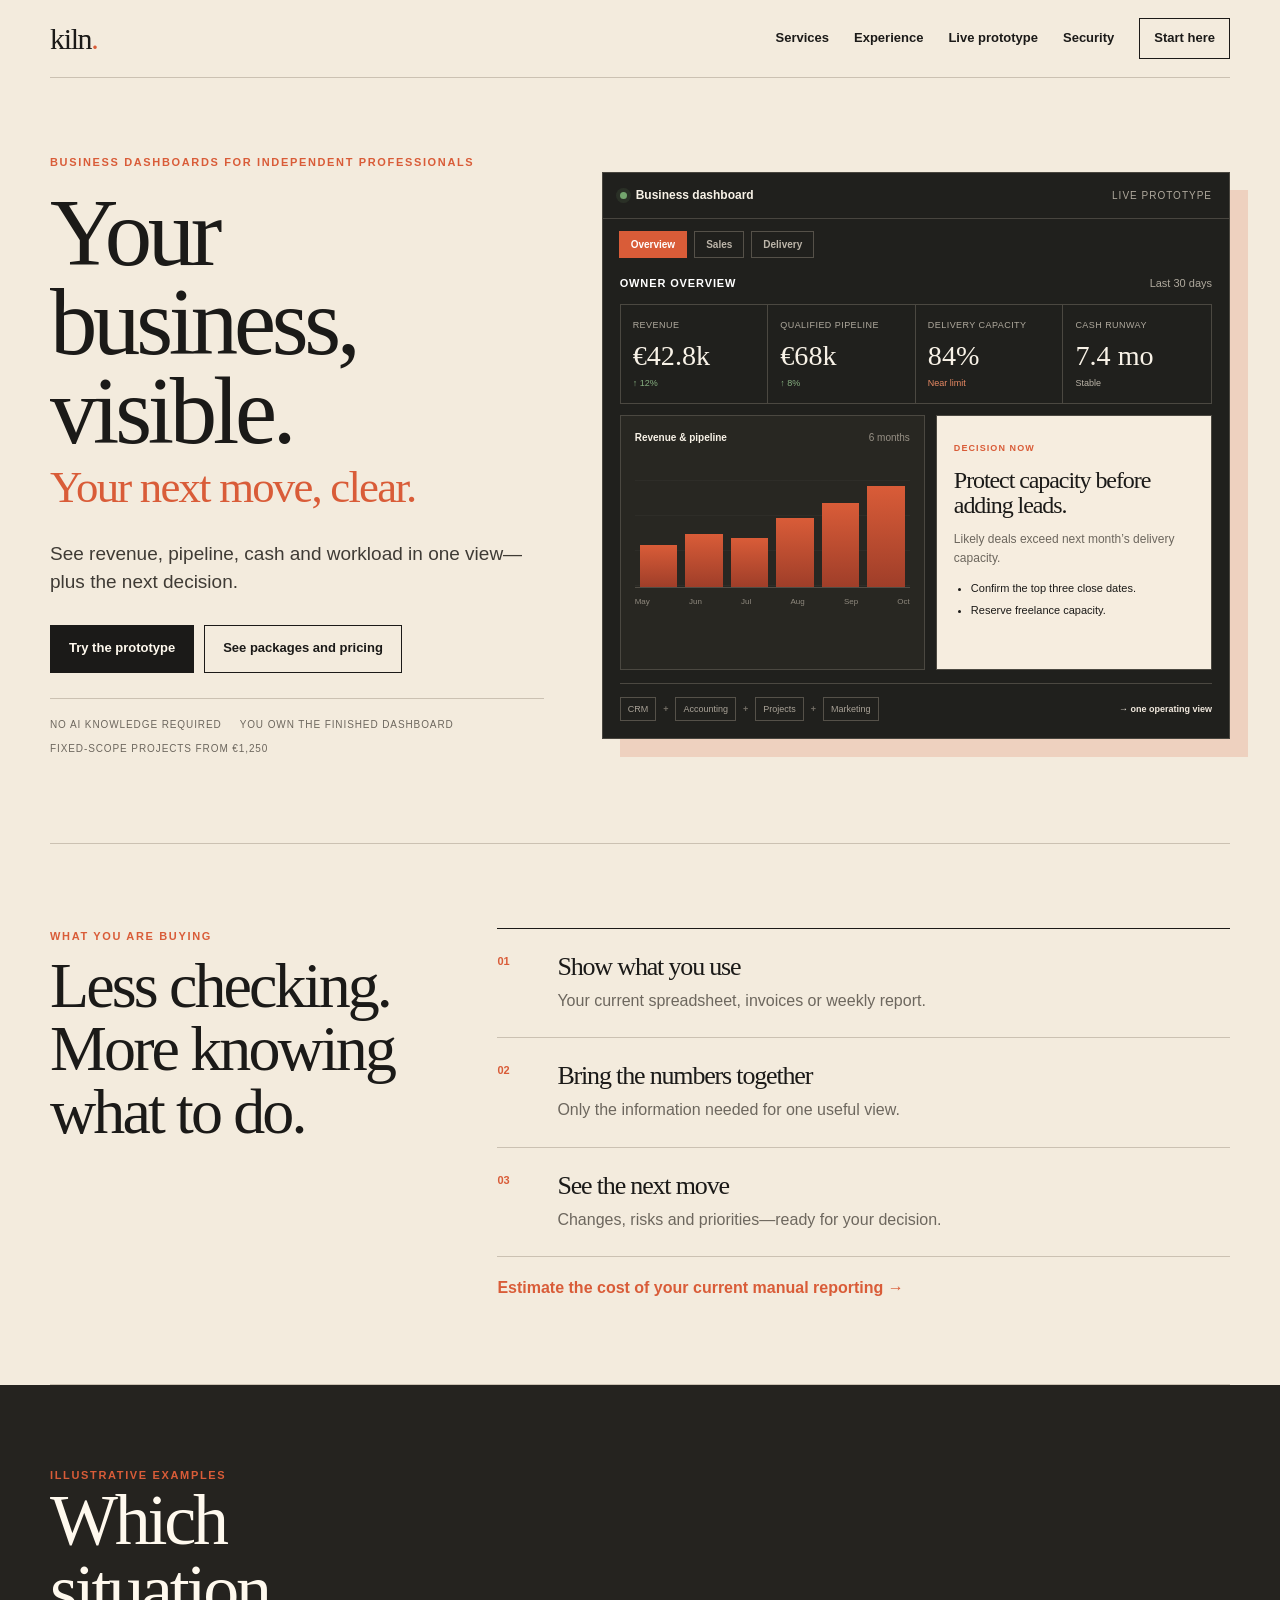
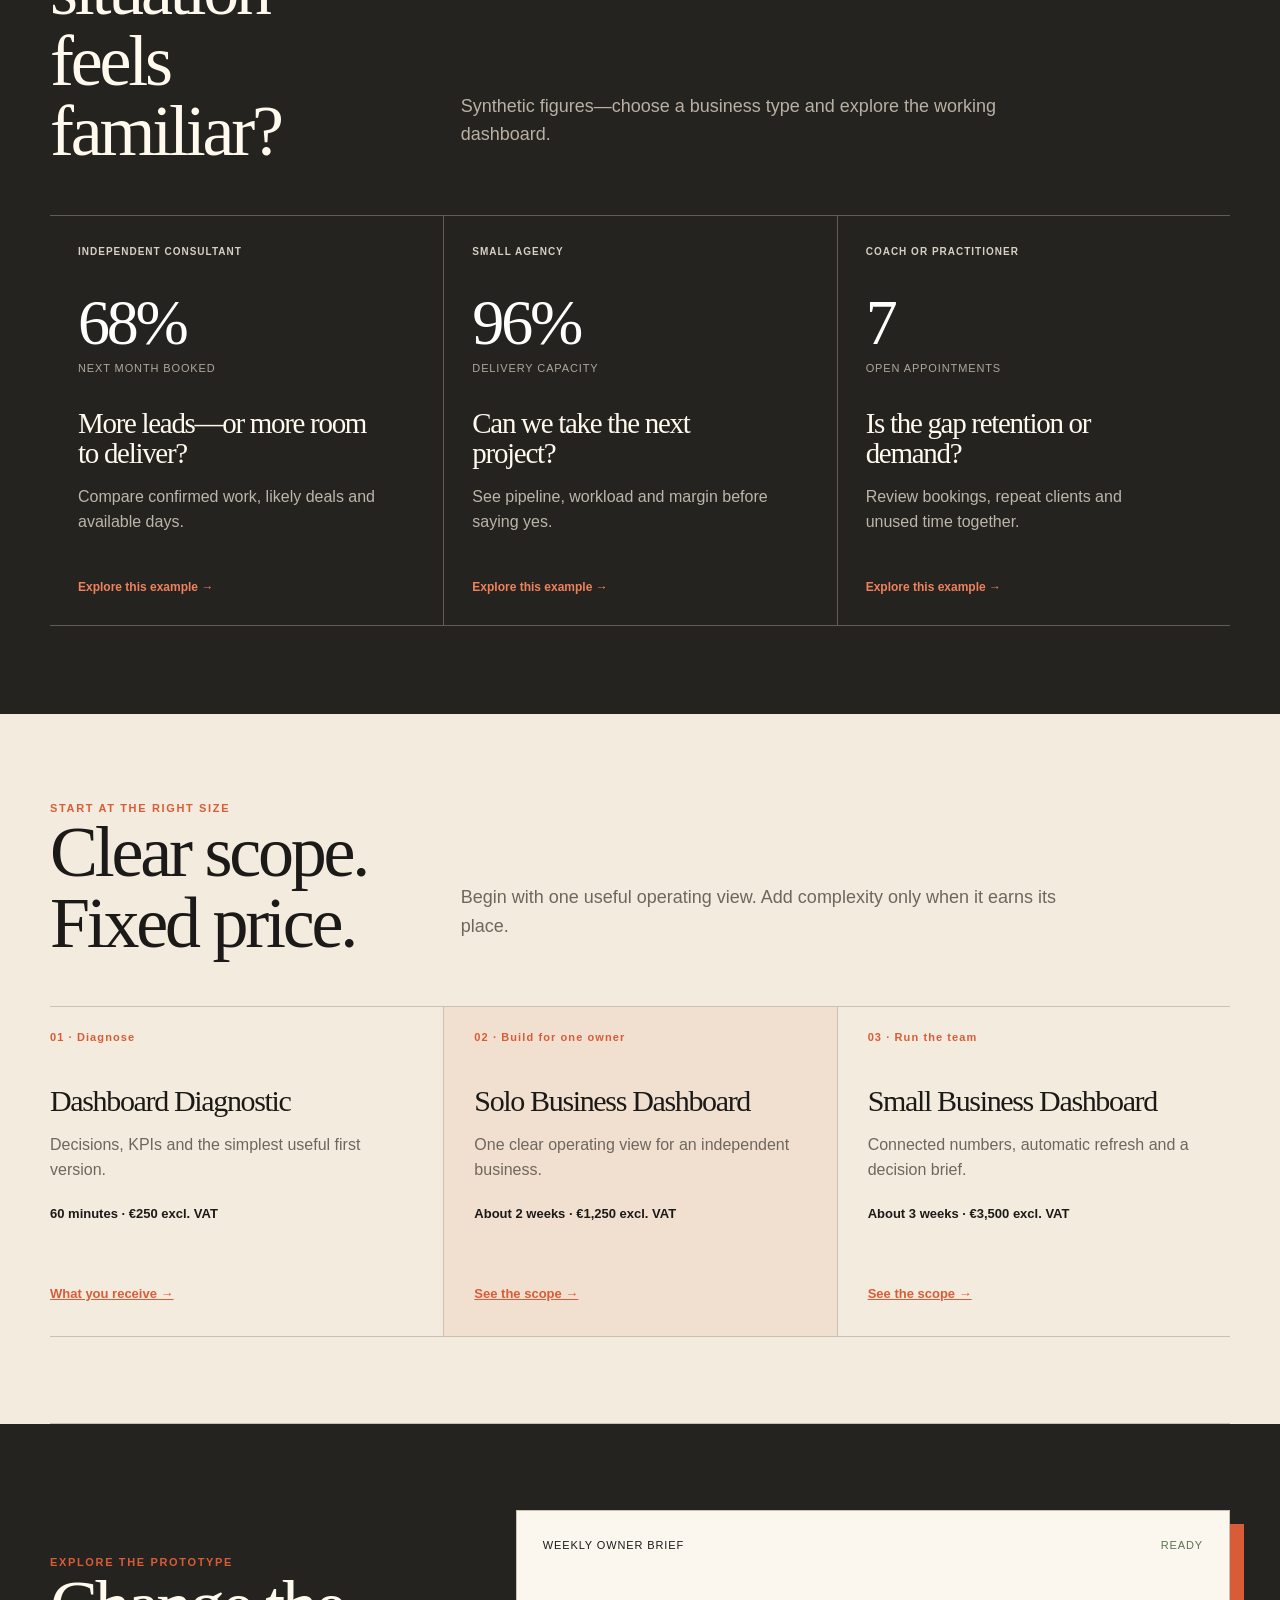
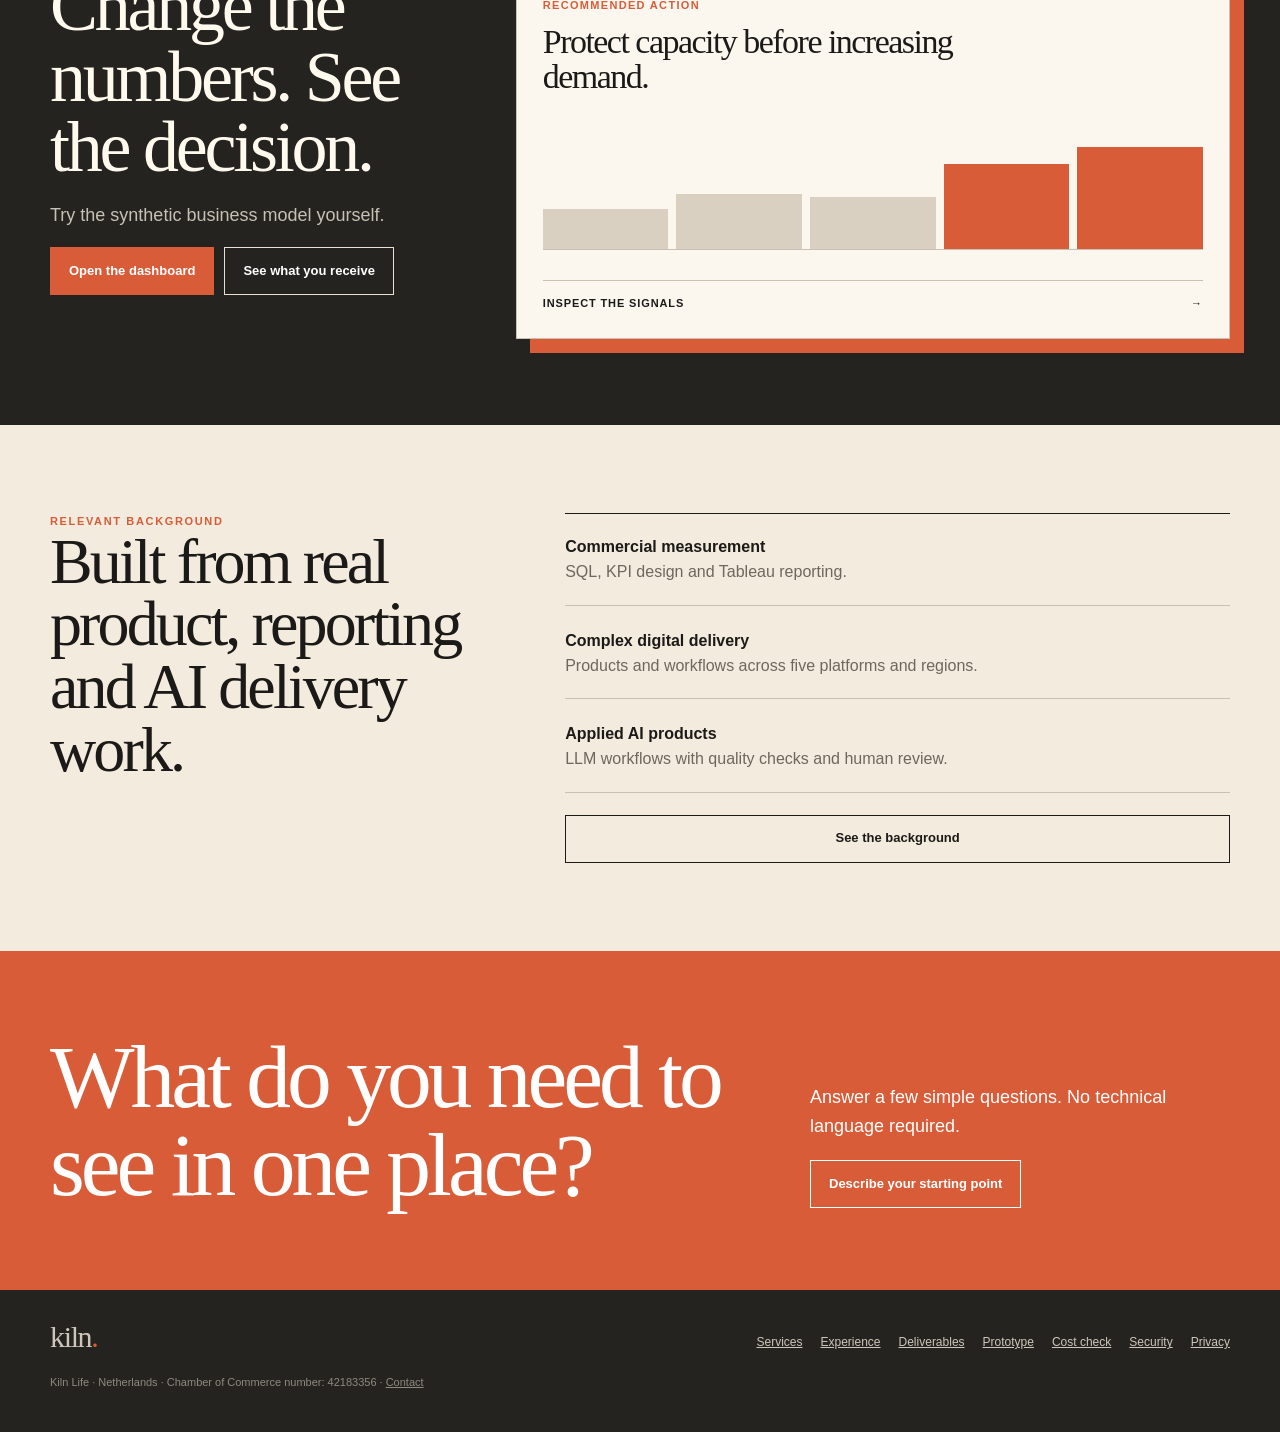
==== index.html @ 5aada0b3 "Add business examples and company registration" ====
<!doctype html>
<html lang="en">
<head>
  <meta charset="utf-8">
  <meta name="viewport" content="width=device-width,initial-scale=1">
  <title>Kiln — Your business, visible. Your next move, clear.</title>
  <meta name="description" content="Kiln builds clear business dashboards for independent professionals and small service businesses—bringing revenue, customers, workload and next actions into one view.">
  <link rel="icon" href="favicon.svg" type="image/svg+xml">
  <meta property="og:type" content="website"><meta property="og:site_name" content="Kiln"><meta property="og:title" content="Your business, visible. Your next move, clear."><meta property="og:description" content="Clear business dashboards for independent professionals and small service businesses."><meta property="og:url" content="https://kiln.life/"><meta property="og:image" content="https://kiln.life/og-card.png"><meta name="twitter:card" content="summary_large_image">
  <link rel="stylesheet" href="site.css">
</head>
<body>
  <header class="wrap top">
    <a class="brand" href="index.html">kiln<span>.</span></a>
    <nav aria-label="Primary">
      <a href="services.html">Services</a>
      <a href="work.html">Experience</a>
      <a href="sample.html">Live prototype</a>
      <a href="security.html">Security</a>
      <a class="nav-cta" href="start.html">Start here</a>
    </nav>
  </header>

  <main>
    <section class="wrap console-hero">
      <div class="console-hero-copy">
        <p class="eyebrow">Business dashboards for independent professionals</p>
        <h1>Your business,<br>visible.</h1>
        <p class="console-tagline">Your next move, clear.</p>
        <p class="hero-lead">See revenue, pipeline, cash and workload in one view—plus the next decision.</p>
        <div class="actions">
          <a class="button primary" href="#live-dashboard">Try the prototype</a>
          <a class="button" href="services.html">See packages and pricing</a>
        </div>
        <div class="hero-trust"><span>No AI knowledge required</span><span>You own the finished dashboard</span><span>Fixed-scope projects from €1,250</span></div>
      </div>

      <div class="business-console" id="live-dashboard" aria-label="Interactive small business dashboard prototype">
        <div class="console-topbar">
          <div><span class="console-dot"></span><strong>Business dashboard</strong></div>
          <span class="console-status">Live prototype</span>
        </div>
        <div class="console-tabs" role="tablist" aria-label="Business dashboard views">
          <button class="console-tab active" type="button" data-console="overview">Overview</button>
          <button class="console-tab" type="button" data-console="sales">Sales</button>
          <button class="console-tab" type="button" data-console="delivery">Delivery</button>
        </div>
        <div class="console-body">
          <div class="console-period"><span id="viewLabel">Owner overview</span><span id="consolePeriod">Last 30 days</span></div>
          <div class="console-kpis">
            <div class="console-kpi"><small>Revenue</small><strong id="kpiRevenue">€42.8k</strong><span id="kpiRevenueDelta" class="up">↑ 12%</span></div>
            <div class="console-kpi"><small>Qualified pipeline</small><strong id="kpiPipeline">€68k</strong><span id="kpiPipelineDelta" class="up">↑ 8%</span></div>
            <div class="console-kpi"><small>Delivery capacity</small><strong id="kpiCapacity">84%</strong><span id="kpiCapacityDelta" class="warn">Near limit</span></div>
            <div class="console-kpi"><small>Cash runway</small><strong id="kpiRunway">7.4 mo</strong><span id="kpiRunwayDelta">Stable</span></div>
          </div>
          <div class="console-main-grid">
            <div class="console-chart-card">
              <div class="console-card-head"><strong id="chartTitle">Revenue &amp; pipeline</strong><span>6 months</span></div>
              <div class="console-chart" id="consoleChart" aria-hidden="true">
                <span style="height:34%"></span><span style="height:43%"></span><span style="height:40%"></span><span style="height:56%"></span><span style="height:68%"></span><span style="height:82%"></span>
              </div>
              <div class="console-chart-labels"><span>May</span><span>Jun</span><span>Jul</span><span>Aug</span><span>Sep</span><span>Oct</span></div>
            </div>
            <div class="decision-card">
              <span class="decision-label">Decision now</span>
              <h3 id="decisionTitle">Protect capacity before adding leads.</h3>
              <p id="decisionText">Likely deals exceed next month’s delivery capacity.</p>
              <ul id="decisionActions"><li>Confirm the top three close dates.</li><li>Reserve freelance capacity.</li></ul>
            </div>
          </div>
          <div class="console-sources"><span>CRM</span><b>+</b><span>Accounting</span><b>+</b><span>Projects</span><b>+</b><span>Marketing</span><strong>→ one operating view</strong></div>
        </div>
      </div>
    </section>

    <section class="wrap plain-explainer" aria-labelledby="plain-title">
      <div><p class="kicker">What you are buying</p><h2 id="plain-title">Less checking. More knowing what to do.</h2></div>
      <div class="plain-steps">
        <article><span>01</span><h3>Show what you use</h3><p>Your current spreadsheet, invoices or weekly report.</p></article>
        <article><span>02</span><h3>Bring the numbers together</h3><p>Only the information needed for one useful view.</p></article>
        <article><span>03</span><h3>See the next move</h3><p>Changes, risks and priorities—ready for your decision.</p></article>
        <a class="text-cta" href="value.html">Estimate the cost of your current manual reporting →</a>
      </div>
    </section>

    <section class="owner-examples" aria-labelledby="examples-title">
      <div class="wrap">
        <div class="section-head compact-head"><div><p class="kicker">Illustrative examples</p><h2 id="examples-title">Which situation feels familiar?</h2></div><p>Synthetic figures—choose a business type and explore the working dashboard.</p></div>
        <div class="example-grid">
          <a class="example-card" href="sample.html?business=consultant"><span>Independent consultant</span><div class="example-stat"><strong>68%</strong><small>next month booked</small></div><h3>More leads—or more room to deliver?</h3><p>Compare confirmed work, likely deals and available days.</p><b>Explore this example →</b></a>
          <a class="example-card" href="sample.html?business=agency"><span>Small agency</span><div class="example-stat"><strong>96%</strong><small>delivery capacity</small></div><h3>Can we take the next project?</h3><p>See pipeline, workload and margin before saying yes.</p><b>Explore this example →</b></a>
          <a class="example-card" href="sample.html?business=coach"><span>Coach or practitioner</span><div class="example-stat"><strong>7</strong><small>open appointments</small></div><h3>Is the gap retention or demand?</h3><p>Review bookings, repeat clients and unused time together.</p><b>Explore this example →</b></a>
        </div>
      </div>
    </section>

    <section class="wrap section offer-section" id="offers">
      <div class="section-head compact-head"><div><p class="kicker">Start at the right size</p><h2>Clear scope. Fixed price.</h2></div><p>Begin with one useful operating view. Add complexity only when it earns its place.</p></div>
      <div class="offer-path clear-offers">
        <article class="offer-step"><span class="offer-num">01 · Diagnose</span><h3>Dashboard Diagnostic</h3><p>Decisions, KPIs and the simplest useful first version.</p><span class="price">60 minutes · €250 excl. VAT</span><a href="services.html#diagnostic">What you receive →</a></article>
        <article class="offer-step featured-offer"><span class="offer-num">02 · Build for one owner</span><h3>Solo Business Dashboard</h3><p>One clear operating view for an independent business.</p><span class="price">About 2 weeks · €1,250 excl. VAT</span><a href="services.html#solo">See the scope →</a></article>
        <article class="offer-step"><span class="offer-num">03 · Run the team</span><h3>Small Business Dashboard</h3><p>Connected numbers, automatic refresh and a decision brief.</p><span class="price">About 3 weeks · €3,500 excl. VAT</span><a href="services.html#business">See the scope →</a></article>
      </div>
    </section>

    <section class="sample-band">
      <div class="wrap sample-grid sample-grid-short">
        <div class="sample-copy"><p class="eyebrow">Explore the prototype</p><h2>Change the numbers. See the decision.</h2><p>Try the synthetic business model yourself.</p><div class="actions"><a class="button primary" href="sample.html">Open the dashboard</a><a class="button" href="deliverables.html">See what you receive</a></div></div>
        <a class="sample-visual-link" href="sample.html" aria-label="Open the full interactive business dashboard"><div class="mini-brief"><div class="mini-brief-top"><span>Weekly owner brief</span><span class="mini-status">Ready</span></div><p class="mini-label">Recommended action</p><h3>Protect capacity before increasing demand.</h3><div class="mini-chart" aria-hidden="true"><span></span><span></span><span></span><span></span><span></span></div><div class="mini-footer"><span>Inspect the signals</span><span>→</span></div></div></a>
      </div>
    </section>

    <section class="wrap proof-strip">
      <div><p class="kicker">Relevant background</p><h2>Built from real product, reporting and AI delivery work.</h2></div>
      <div class="proof-points"><p><strong>Commercial measurement</strong><br>SQL, KPI design and Tableau reporting.</p><p><strong>Complex digital delivery</strong><br>Products and workflows across five platforms and regions.</p><p><strong>Applied AI products</strong><br>LLM workflows with quality checks and human review.</p><a class="button" href="work.html">See the background</a></div>
    </section>

    <section class="final-cta"><div class="wrap final-grid"><h2>What do you need to see in one place?</h2><div><p>Answer a few simple questions. No technical language required.</p><a class="button" href="start.html">Describe your starting point</a></div></div></section>
  </main>

  <footer><div class="wrap"><div class="footer-grid"><a class="brand" href="index.html">kiln<span>.</span></a><div class="footer-links"><a href="services.html">Services</a><a href="work.html">Experience</a><a href="deliverables.html">Deliverables</a><a href="sample.html">Prototype</a><a href="value.html">Cost check</a><a href="security.html">Security</a><a href="privacy.html">Privacy</a></div></div><p class="legal">Kiln Life · Netherlands · Chamber of Commerce number: 42183356 · <a href="start.html">Contact</a></p></div></footer>

  <script>
    (() => {
      const states = {
        overview: {label:'Owner overview',period:'Last 30 days',chart:'Revenue & pipeline', revenue:'€42.8k', revenueDelta:'↑ 12%', pipeline:'€68k', pipelineDelta:'↑ 8%', capacity:'84%', capacityDelta:'Near limit', runway:'7.4 mo', runwayDelta:'Stable', bars:[34,43,40,56,68,82], title:'Protect capacity before adding leads.', text:'Likely deals exceed next month’s delivery capacity.', actions:['Confirm the top three close dates.','Reserve freelance capacity.']},
        sales: {label:'Sales view',period:'Current pipeline',chart:'Pipeline by stage', revenue:'€42.8k', revenueDelta:'↑ 12%', pipeline:'€92k', pipelineDelta:'↑ 35%', capacity:'84%', capacityDelta:'Near limit', runway:'7.4 mo', runwayDelta:'Stable', bars:[23,31,46,58,72,91], title:'Focus on the deals most likely to close.', text:'Nearly half of the pipeline is still early-stage.', actions:['Prioritise confirmed budgets.','Follow up stalled decisions.']},
        delivery: {label:'Delivery view',period:'Next 30 days',chart:'Committed workload', revenue:'€42.8k', revenueDelta:'↑ 12%', pipeline:'€68k', pipelineDelta:'↑ 8%', capacity:'96%', capacityDelta:'Over limit', runway:'7.4 mo', runwayDelta:'Stable', bars:[52,61,66,78,88,96], title:'Add support before accepting more work.', text:'Next month is already above sustainable capacity.', actions:['Reserve support for peak weeks.','Move one low-margin project.']}
      };
      const ids = ['Revenue','RevenueDelta','Pipeline','PipelineDelta','Capacity','CapacityDelta','Runway','RunwayDelta'];
      document.querySelectorAll('.console-tab').forEach(tab => tab.addEventListener('click', () => {
        document.querySelectorAll('.console-tab').forEach(t => t.classList.toggle('active', t === tab));
        const state = states[tab.dataset.console];
        document.getElementById('viewLabel').textContent = state.label;
        document.getElementById('consolePeriod').textContent = state.period;
        document.getElementById('chartTitle').textContent = state.chart;
        ids.forEach(id => document.getElementById('kpi' + id).textContent = state[id.charAt(0).toLowerCase() + id.slice(1)]);
        document.querySelectorAll('#consoleChart span').forEach((bar, i) => bar.style.height = state.bars[i] + '%');
        document.getElementById('decisionTitle').textContent = state.title;
        document.getElementById('decisionText').textContent = state.text;
        document.getElementById('decisionActions').innerHTML = state.actions.map(a => `<li>${a}</li>`).join('');
      }));
    })();
  </script>
</body>
</html>
---- site.css ----
:root{--ink:#1B1A18;--ivory:#F3EBDD;--paper:#FBF7EF;--clay:#D95C38;--clay-dark:#A83E24;--muted:#6D675E;--line:#CBC1B2;--coal:#25231F;--cream:#FFF9EE;--green:#587452;--max:1180px;--serif:"Iowan Old Style","Palatino Linotype",Palatino,Georgia,serif;--sans:"Avenir Next",Avenir,"Helvetica Neue",Helvetica,Arial,sans-serif}
*{box-sizing:border-box}html{scroll-behavior:smooth}body{margin:0;overflow-x:hidden;background:var(--ivory);color:var(--ink);font:16px/1.58 var(--sans)}a{color:inherit}.wrap{width:min(var(--max),calc(100% - 48px));margin:auto}.top{min-height:78px;display:flex;align-items:center;justify-content:space-between;border-bottom:1px solid var(--line);gap:28px}.brand{font:500 30px/1 var(--serif);letter-spacing:-.045em;text-decoration:none}.brand span{color:var(--clay)}nav{display:flex;gap:25px;align-items:center}nav a{text-decoration:none;font-size:13px;font-weight:700}nav a:hover{color:var(--clay)}.nav-cta{border:1px solid var(--ink);padding:9px 14px}.button{min-height:48px;padding:0 18px;display:inline-flex;align-items:center;justify-content:center;border:1px solid var(--ink);background:transparent;color:var(--ink);text-decoration:none;font-size:13px;font-weight:800;cursor:pointer}.button.primary{background:var(--ink);color:var(--cream)}.button.clay{background:var(--clay);border-color:var(--clay);color:#fff}.button:hover{border-color:var(--clay);color:var(--clay)}.button.primary:hover,.button.clay:hover{background:var(--clay-dark);border-color:var(--clay-dark);color:#fff}.actions{display:flex;gap:10px;flex-wrap:wrap}.eyebrow,.kicker{margin:0;text-transform:uppercase;letter-spacing:.15em;font-size:11px;font-weight:800;color:var(--clay)}h1,h2,h3{font-family:var(--serif);font-weight:500;letter-spacing:-.045em;margin:0}h1{font-size:clamp(58px,8.6vw,112px);line-height:.94}h2{font-size:clamp(42px,5.8vw,72px);line-height:.98}h3{font-size:30px;line-height:1.04}.hero{display:grid;grid-template-columns:1.35fr .65fr;gap:72px;padding:88px 0 76px;border-bottom:1px solid var(--line)}.hero-copy{align-self:end}.hero-copy>p{font-size:20px;color:#3F3B35;margin:0 0 26px}.hero-meta{display:flex;gap:18px;flex-wrap:wrap;margin-top:30px;padding-top:18px;border-top:1px solid var(--line);font-size:11px;text-transform:uppercase;letter-spacing:.08em;color:var(--muted)}.section{padding:86px 0;border-bottom:1px solid var(--line)}.section-head{display:grid;grid-template-columns:.62fr 1.38fr;gap:65px;margin-bottom:48px}.section-head p:not(.kicker){max-width:620px;color:var(--muted);font-size:18px}.statement{display:grid;grid-template-columns:.62fr 1.38fr;gap:65px;padding:74px 0;border-bottom:1px solid var(--line)}.statement blockquote{font:500 clamp(34px,4.4vw,58px)/1.08 var(--serif);letter-spacing:-.035em;margin:0}.offer-path{display:grid;grid-template-columns:repeat(3,1fr);border-top:1px solid var(--line)}.offer-step{padding:28px 30px 32px 0;border-bottom:1px solid var(--line);min-height:330px;display:flex;flex-direction:column}.offer-step+.offer-step{padding-left:30px;border-left:1px solid var(--line)}.offer-num{font-size:11px;color:var(--clay);font-weight:800;letter-spacing:.1em}.offer-step h3{margin:38px 0 16px}.offer-step p{color:var(--muted);margin:0}.offer-step .price{display:block;font-size:13px;font-weight:800;margin:22px 0}.offer-step a:last-child{margin-top:auto;font-size:13px;font-weight:800;color:var(--clay)}.sample-band{background:var(--coal);color:var(--cream);padding:86px 0}.sample-grid{display:grid;grid-template-columns:.72fr 1.28fr;gap:64px;align-items:center}.sample-copy p:not(.eyebrow){color:#C7C0B4;font-size:18px}.sample-copy .button{border-color:#E8E0D3;color:#fff}.sample-copy .button.primary{background:var(--clay);border-color:var(--clay)}.sample-window{background:#EEE8DC;color:var(--ink);border:1px solid #5A554C;box-shadow:0 24px 70px rgba(0,0,0,.2)}.window-top{padding:14px 17px;border-bottom:1px solid var(--line);display:flex;justify-content:space-between;font-size:11px;font-weight:800}.window-status{color:var(--green);text-transform:uppercase;letter-spacing:.08em}.window-metrics{display:grid;grid-template-columns:repeat(3,1fr);border-bottom:1px solid var(--line)}.window-metric{padding:17px;border-right:1px solid var(--line)}.window-metric:last-child{border-right:0}.window-metric span{display:block;color:var(--muted);font-size:9px;text-transform:uppercase;letter-spacing:.09em}.window-metric strong{display:block;font:500 27px/1 var(--serif);margin-top:6px}.window-body{display:grid;grid-template-columns:1.25fr .75fr}.window-chart{padding:18px;border-right:1px solid var(--line)}.window-chart svg{width:100%;height:180px}.chart-grid{stroke:#D6CEC1;stroke-width:1}.chart-base{fill:none;stroke:#898278;stroke-width:2}.chart-line{fill:none;stroke:var(--clay);stroke-width:3;stroke-linecap:round;stroke-dasharray:800;animation:draw 1.2s ease both}.window-brief{padding:18px;background:var(--cream)}.window-brief span{font-size:9px;color:var(--clay);text-transform:uppercase;letter-spacing:.1em;font-weight:800}.window-brief h3{font-size:25px;margin:12px 0}.window-brief p{font-size:12px;color:var(--muted)}.proof{display:grid;grid-template-columns:.72fr 1.28fr;gap:64px}.proof-copy>p{font-size:19px;color:#45413A}.proof-list{border-top:1px solid var(--line)}.proof-row{display:grid;grid-template-columns:42px 1fr;gap:16px;padding:18px 0;border-bottom:1px solid var(--line)}.proof-row span{font-size:11px;color:var(--clay);font-weight:800}.proof-row strong{display:block;font-size:14px}.proof-row p{margin:3px 0 0;color:var(--muted);font-size:13px}.security-strip{display:grid;grid-template-columns:.72fr 1.28fr;gap:64px;padding:42px 0}.security-strip p{margin:0;color:var(--muted)}.dot-rule{position:relative;height:78px;margin:0 0 24px}.dot-rule:before{content:"";position:absolute;left:0;right:0;top:38px;height:1px;background:var(--line)}.dot-rule:after{content:"";position:absolute;left:42%;top:23px;width:30px;height:30px;border-radius:50%;background:var(--clay);box-shadow:62px 0 0 var(--ink),124px 0 0 transparent;border:1px solid var(--clay)}.final-cta{background:var(--clay);color:#fff;padding:82px 0}.final-grid{display:grid;grid-template-columns:1.25fr .75fr;gap:60px;align-items:end}.final-cta h2{font-size:clamp(50px,7vw,92px)}.final-cta p{font-size:18px;margin:0 0 20px}.final-cta .button{border-color:#fff;color:#fff}.final-cta .button:hover{background:#fff;color:var(--clay)}footer{background:var(--coal);color:#CEC6BA;padding:32px 0 40px}.footer-grid{display:flex;justify-content:space-between;gap:30px;align-items:flex-end}.footer-links{display:flex;gap:18px;flex-wrap:wrap}.footer-links a{font-size:12px;color:#CEC6BA}.legal{margin:22px 0 0;color:#8F897F;font-size:11px}.page-hero{padding:74px 0 64px;border-bottom:1px solid var(--line)}.page-hero h1{max-width:1000px}.page-hero .lead{max-width:720px;font-size:20px;color:#47423B;margin:28px 0 0}.crumb{display:inline-block;margin-bottom:38px;color:var(--muted);font-size:12px}.content-grid{display:grid;grid-template-columns:.52fr 1.48fr;gap:72px}.side-note{position:sticky;top:24px;align-self:start}.side-note p{color:var(--muted);font-size:13px}.ledger{border-top:1px solid var(--line)}.ledger-row{display:grid;grid-template-columns:90px 1fr;gap:28px;padding:28px 0;border-bottom:1px solid var(--line)}.ledger-num{font:500 30px/1 var(--serif);color:var(--clay)}.ledger-row h2{font-size:38px}.ledger-row h3{font-size:28px}.ledger-row p{color:var(--muted);margin:10px 0}.meta-line{display:flex;gap:14px;flex-wrap:wrap;font-size:11px;text-transform:uppercase;letter-spacing:.08em;color:var(--muted);margin:13px 0}.detail-list{display:grid;grid-template-columns:repeat(2,1fr);gap:0 28px;margin:18px 0 0;padding:0;list-style:none}.detail-list li{padding:10px 0;border-top:1px solid var(--line);font-size:13px}.case{padding:42px 0;border-top:1px solid var(--line)}.case:first-child{border-top:0;padding-top:0}.case-title{display:grid;grid-template-columns:.52fr 1.48fr;gap:52px}.case-title h2{font-size:46px}.case-facts{display:grid;grid-template-columns:repeat(3,1fr);gap:24px;margin-top:28px}.case-fact{border-top:1px solid var(--line);padding-top:14px}.case-fact span{display:block;font-size:10px;text-transform:uppercase;letter-spacing:.1em;color:var(--clay);font-weight:800}.case-fact p{font-size:13px;color:var(--muted)}.notice{padding:22px 24px;background:var(--paper);border:1px solid var(--line);font-size:13px;color:var(--muted)}.deliverable-row{display:grid;grid-template-columns:64px .72fr 1.28fr;gap:25px;padding:22px 0;border-top:1px solid var(--line)}.deliverable-row span{font:500 28px/1 var(--serif);color:var(--clay)}.deliverable-row strong{font-size:14px}.deliverable-row p{margin:0;color:var(--muted);font-size:13px}.policy-grid{display:grid;grid-template-columns:repeat(2,1fr);border-top:1px solid var(--line)}.policy{padding:26px 28px 30px 0;border-bottom:1px solid var(--line)}.policy:nth-child(even){padding-left:28px;border-left:1px solid var(--line)}.policy h3{font-family:var(--sans);font-size:15px;letter-spacing:0;font-weight:800;margin-bottom:10px}.policy p{font-size:13px;color:var(--muted)}.tool-shell{background:var(--coal);color:var(--cream);padding:38px}.tool-grid{display:grid;grid-template-columns:1fr 1fr;gap:0;border-top:1px solid #5B574E}.tool-form{padding:30px 34px 20px 0}.field{margin-bottom:20px}.field label{display:block;margin-bottom:7px;font-size:10px;text-transform:uppercase;letter-spacing:.1em;color:#C9C2B7;font-weight:800}.field input,.field textarea{width:100%;padding:12px 13px;border:1px solid #666057;background:#302E29;color:#fff;font:inherit;border-radius:0}.field textarea{min-height:82px;resize:vertical}.tool-result{border-left:1px solid #5B574E;padding:30px 0 20px 34px}.score{font:500 58px/1 var(--serif);color:#FF8267}.tool-result pre{white-space:pre-wrap;font:13px/1.6 ui-monospace,SFMono-Regular,Menlo,monospace;color:#DDD5C9}.small{font-size:12px;color:var(--muted)}@keyframes draw{from{stroke-dashoffset:800}to{stroke-dashoffset:0}}
@media(max-width:900px){.hero,.section-head,.statement,.sample-grid,.proof,.security-strip,.final-grid,.content-grid,.case-title{grid-template-columns:1fr;gap:30px}.offer-path{grid-template-columns:1fr}.offer-step+.offer-step{border-left:0;padding-left:0}.offer-step{min-height:0}.window-body{grid-template-columns:1fr}.window-chart{border-right:0;border-bottom:1px solid var(--line)}.case-facts{grid-template-columns:1fr}.side-note{position:static}.tool-grid{grid-template-columns:1fr}.tool-result{border-left:0;border-top:1px solid #5B574E;padding:28px 0}.tool-form{padding-right:0}}
@media(max-width:720px){.wrap{width:min(var(--max),calc(100% - 30px))}.top{min-height:70px;gap:12px}.brand{font-size:27px}nav a:not(.nav-cta){display:none}.nav-cta{padding:8px 10px;font-size:11px;white-space:nowrap}.hero{padding:58px 0}.hero h1{font-size:50px;line-height:.98}.hero-meta{gap:10px}.section{padding:64px 0}.window-metrics{grid-template-columns:1fr}.window-metric{border-right:0;border-bottom:1px solid var(--line)}.window-metric:last-child{border-bottom:0}.proof-row{grid-template-columns:30px 1fr}.policy-grid{grid-template-columns:1fr}.policy:nth-child(even){border-left:0;padding-left:0}.detail-list{grid-template-columns:1fr}.ledger-row{grid-template-columns:46px 1fr;gap:14px}.ledger-row h2{font-size:32px}.case-title h2{font-size:38px}.deliverable-row{grid-template-columns:40px 1fr}.deliverable-row p{grid-column:2}.footer-grid{display:block}.footer-links{margin-top:20px}.final-cta{padding:64px 0}.page-hero h1{font-size:48px;line-height:1}.tool-shell{padding:24px}.sample-band{padding:68px 0}}
/* Decision-led homepage and services */
.hero-decision{grid-template-columns:1.08fr .92fr;align-items:end;gap:68px;padding-top:72px}.hero-main{align-self:end}.hero-lead{max-width:700px;font-size:21px;line-height:1.5;color:#3F3B35;margin:28px 0}.decision-figure{margin:0;background:var(--coal);border:1px solid #403C35}.decision-figure img{display:block;width:100%;height:auto}.decision-figure figcaption{padding:13px 16px;color:#C9C0B3;border-top:1px solid #4B463E;font-size:11px;letter-spacing:.08em;text-transform:uppercase}.choice-section{display:grid;grid-template-columns:.7fr 1.3fr;gap:72px;padding:88px 0;border-bottom:1px solid var(--line)}.choice-intro h2{margin:10px 0 20px}.choice-intro>p:last-child{max-width:390px;color:var(--muted);font-size:17px}.choice-list{border-top:1px solid var(--ink)}.choice-row{display:grid;grid-template-columns:46px 1fr 40px;align-items:center;gap:18px;min-height:132px;border-bottom:1px solid var(--line);text-decoration:none;padding:20px 4px;transition:background .2s ease,padding .2s ease}.choice-row:hover{background:rgba(217,92,56,.07);padding-left:14px;padding-right:14px}.choice-number{color:var(--clay);font-size:12px;font-weight:800}.choice-copy{display:grid;gap:8px}.choice-copy strong{font:500 clamp(22px,2.1vw,31px)/1.08 var(--serif);letter-spacing:-.025em}.choice-copy small{color:var(--muted);font-size:14px}.choice-arrow{font-size:28px;color:var(--clay);text-align:right}.decision-band{background:var(--coal);color:var(--ivory);padding:78px 0}.decision-band-grid{display:grid;grid-template-columns:.68fr 1.32fr;gap:70px;align-items:center}.decision-band h2{max-width:480px;font-size:clamp(40px,5vw,64px)}.decision-flow{display:grid;grid-template-columns:1fr 24px 1fr 24px 1fr 24px 1fr;align-items:center}.flow-step{min-height:150px;display:flex;flex-direction:column;justify-content:center;border-top:1px solid #71695E;border-bottom:1px solid #71695E;padding:16px 8px}.flow-step span{font-size:11px;color:#AAA196}.flow-step strong{font:500 26px/1 var(--serif);margin:10px 0}.flow-step small{color:#BEB5A8;line-height:1.35}.flow-step.active{background:var(--clay);border-color:var(--clay);padding-left:17px;padding-right:17px}.flow-step.active span,.flow-step.active small{color:white}.flow-line{height:1px;background:#71695E}.compact-head{align-items:end}.compact-head>p{max-width:330px}.clear-offers .offer-step{padding-top:22px}.featured-offer{background:rgba(217,92,56,.08);padding-right:22px!important}.sample-grid-short{align-items:center}.sample-visual-link{text-decoration:none}.mini-brief{background:var(--paper);color:var(--ink);border:1px solid var(--line);padding:26px;box-shadow:14px 14px 0 var(--clay)}.mini-brief-top,.mini-footer{display:flex;justify-content:space-between;align-items:center;font-size:11px;text-transform:uppercase;letter-spacing:.08em}.mini-status{color:var(--green)}.mini-label{color:var(--clay);font-size:11px;font-weight:800;text-transform:uppercase;letter-spacing:.12em;margin:42px 0 10px}.mini-brief h3{max-width:430px;font-size:34px}.mini-chart{height:125px;display:flex;align-items:flex-end;gap:8px;margin:30px 0;border-bottom:1px solid var(--line)}.mini-chart span{flex:1;background:#D9D0C2}.mini-chart span:nth-child(1){height:32%}.mini-chart span:nth-child(2){height:44%}.mini-chart span:nth-child(3){height:42%}.mini-chart span:nth-child(4){height:68%;background:var(--clay)}.mini-chart span:nth-child(5){height:82%;background:var(--clay)}.mini-footer{padding-top:14px;border-top:1px solid var(--line);font-weight:800}.proof-strip{display:grid;grid-template-columns:.8fr 1.2fr;gap:72px;padding:88px 0}.proof-strip h2{font-size:clamp(40px,5vw,66px)}.proof-points{display:grid;gap:22px;border-top:1px solid var(--ink);padding-top:20px}.proof-points p{margin:0;padding-bottom:20px;border-bottom:1px solid var(--line);color:var(--muted)}.proof-points strong{color:var(--ink)}
.service-hero{max-width:none;padding:48px 0 52px}.service-hero .crumb{margin-bottom:24px}.service-hero h1{max-width:1080px;font-size:clamp(58px,6.3vw,88px)}.service-hero .lead{max-width:760px}.situation-section{padding:20px 0 90px}.situation-grid{display:grid;grid-template-columns:repeat(3,1fr);border-top:1px solid var(--ink);margin-top:42px}.situation-card{padding:28px 28px 34px 0;border-bottom:1px solid var(--line)}.situation-card+.situation-card{border-left:1px solid var(--line);padding-left:28px}.situation-card>span{font-size:12px;color:var(--clay);font-weight:800}.situation-card h3{margin:22px 0 15px}.situation-question{font:500 21px/1.25 var(--serif);min-height:106px}.situation-card ul,.level-output ul{padding-left:18px;color:var(--muted)}.situation-card li,.level-output li{margin:7px 0}.service-flow-band{padding:48px 0}.service-flow-wrap{display:grid;gap:24px}.service-flow{display:flex;align-items:center;justify-content:space-between;gap:14px;font:500 clamp(17px,2vw,25px)/1.2 var(--serif)}.service-flow b{color:#81796E;font:400 16px/1 var(--sans)}.flow-focus{background:var(--clay);padding:10px 13px}.service-levels{padding:40px 0 90px}.service-level{display:grid;grid-template-columns:100px 1.2fr .8fr;gap:46px;padding:54px 0;border-bottom:1px solid var(--line)}.level-marker{display:flex;flex-direction:column;gap:6px}.level-marker span{font:500 42px/1 var(--serif);color:var(--clay)}.level-marker small{text-transform:uppercase;letter-spacing:.1em;font-size:10px;font-weight:800}.level-main h2{margin:8px 0 18px}.level-summary{font-size:19px;max-width:670px;color:#3F3B35}.level-output{border-left:1px solid var(--line);padding-left:34px}.level-output>p{margin-top:0}.featured-level{background:rgba(217,92,56,.06);margin-left:-24px;margin-right:-24px;padding-left:24px;padding-right:24px}.fit-panel{display:grid;grid-template-columns:1fr 1fr;gap:72px;padding:10px 0 90px}.fit-panel h2{font-size:clamp(38px,4.8vw,62px)}.fit-checks{border-top:1px solid var(--ink)}.fit-checks p{margin:0;padding:18px 0;border-bottom:1px solid var(--line)}.fit-checks span{color:var(--clay);font-weight:900;margin-right:10px}
@media(max-width:900px){.hero-decision,.choice-section,.decision-band-grid,.proof-strip,.fit-panel{grid-template-columns:1fr;gap:38px}.decision-figure{max-width:620px}.decision-flow{grid-template-columns:1fr}.flow-line{height:22px;width:1px;margin-left:20px}.flow-step{min-height:auto;padding:18px}.situation-grid{grid-template-columns:1fr}.situation-card+.situation-card{border-left:0;padding-left:0}.situation-question{min-height:0}.service-flow{flex-wrap:wrap;justify-content:flex-start}.service-level{grid-template-columns:70px 1fr}.level-output{grid-column:2;border-left:0;padding-left:0}.featured-level{margin-left:-15px;margin-right:-15px;padding-left:15px;padding-right:15px}}
@media(max-width:720px){.hero-decision{padding-top:46px}.hero-lead{font-size:18px}.decision-figure figcaption{font-size:9px}.choice-section{padding:64px 0}.choice-row{grid-template-columns:32px 1fr 25px;gap:10px;min-height:150px}.choice-copy strong{font-size:23px}.decision-band{padding:60px 0}.decision-flow{margin-top:6px}.clear-offers .offer-step{padding:25px 0}.featured-offer{margin-left:-15px;margin-right:-15px;padding-left:15px!important;padding-right:15px!important}.mini-brief{box-shadow:8px 8px 0 var(--clay)}.proof-strip{padding:64px 0}.service-hero h1{font-size:46px}.situation-section{padding-bottom:64px}.service-flow{font-size:17px;gap:9px}.service-levels{padding-bottom:64px}.service-level{grid-template-columns:42px 1fr;gap:18px;padding:42px 0}.level-marker span{font-size:30px}.level-marker small{writing-mode:vertical-rl}.level-summary{font-size:17px}.level-output{grid-column:1 / -1}.fit-panel{padding-bottom:64px}}
@media(prefers-reduced-motion:reduce){html{scroll-behavior:auto}.chart-line{animation:none}.choice-row{transition:none}}
/* Business dashboard positioning */
.console-hero{display:grid;grid-template-columns:.88fr 1.12fr;gap:58px;align-items:center;padding:76px 0 86px;border-bottom:1px solid var(--line)}.console-hero-copy h1{font-size:clamp(62px,7.4vw,104px);margin:18px 0 0}.console-tagline{font:500 clamp(31px,3.5vw,49px)/1.05 var(--serif);letter-spacing:-.04em;color:var(--clay);margin:8px 0 25px}.console-hero-copy .hero-lead{font-size:19px;max-width:610px}.hero-trust{display:flex;flex-wrap:wrap;gap:9px 18px;margin-top:25px;padding-top:18px;border-top:1px solid var(--line);font-size:10px;text-transform:uppercase;letter-spacing:.09em;color:var(--muted)}.business-console{background:#20201D;color:#F8F2E7;border:1px solid #49463F;box-shadow:18px 18px 0 rgba(217,92,56,.18)}.console-topbar,.console-period,.console-card-head{display:flex;justify-content:space-between;align-items:center}.console-topbar{padding:13px 17px;border-bottom:1px solid #48453F;font-size:12px}.console-dot{display:inline-block;width:7px;height:7px;border-radius:50%;background:#73A56D;margin-right:9px;box-shadow:0 0 0 4px rgba(115,165,109,.12)}.console-status{color:#AFA99D;font-size:10px;text-transform:uppercase;letter-spacing:.1em}.console-tabs{display:flex;padding:12px 16px 0;gap:7px}.console-tab{border:1px solid #555149;background:transparent;color:#BDB6AA;padding:7px 11px;font:700 10px var(--sans);cursor:pointer}.console-tab.active{background:var(--clay);border-color:var(--clay);color:#fff}.console-body{padding:17px}.console-period{font-size:11px;color:#AFA99D;margin-bottom:12px}.console-period span:first-child{color:#fff;font-weight:800;text-transform:uppercase;letter-spacing:.08em}.console-kpis{display:grid;grid-template-columns:repeat(4,1fr);border:1px solid #4B4841}.console-kpi{padding:13px 12px;border-right:1px solid #4B4841;min-width:0}.console-kpi:last-child{border-right:0}.console-kpi small,.console-kpi span{display:block}.console-kpi small{color:#AFA99D;font-size:9px;text-transform:uppercase;letter-spacing:.05em}.console-kpi strong{display:block;font:500 clamp(20px,2.2vw,29px)/1 var(--serif);margin:9px 0 6px}.console-kpi span{font-size:9px;color:#BBB4A8}.console-kpi .up{color:#86AF80}.console-kpi .warn{color:#E88963}.console-main-grid{display:grid;grid-template-columns:1.05fr .95fr;grid-auto-rows:255px;gap:11px;margin-top:11px}.console-chart-card,.decision-card{border:1px solid #4B4841;background:#282722;min-height:0;height:100%;overflow:hidden}.console-chart-card{padding:14px}.console-card-head{font-size:10px}.console-card-head span{color:#999287}.console-chart{height:142px;display:flex;align-items:end;gap:8px;padding:18px 5px 0;border-bottom:1px solid #514D45;background:repeating-linear-gradient(to bottom,transparent 0,transparent 34px,rgba(255,255,255,.055) 35px)}.console-chart span{flex:1;background:linear-gradient(to top,#9F3E29,var(--clay));transition:height .35s ease}.console-chart-labels{display:flex;justify-content:space-between;color:#8F897E;font-size:8px;padding-top:8px}.decision-card{padding:17px;background:#F6EDDF;color:var(--ink)}.decision-label{font-size:9px;text-transform:uppercase;letter-spacing:.12em;color:var(--clay);font-weight:800}.decision-card h3{font-size:24px;margin:10px 0}.decision-card p{font-size:12px;color:var(--muted)}.decision-card ul{font-size:11px;padding-left:17px;margin-bottom:0}.decision-card li{margin:5px 0}.console-sources{display:flex;align-items:center;gap:7px;flex-wrap:wrap;border-top:1px solid #4B4841;margin-top:13px;padding-top:13px;font-size:9px;color:#AAA398}.console-sources span{border:1px solid #555149;padding:4px 7px}.console-sources b{color:#726D65}.console-sources strong{margin-left:auto;color:#F2EADF}.visibility-section{padding:90px 0}.visibility-intro{display:grid;grid-template-columns:.55fr 1.45fr;gap:60px;align-items:start}.visibility-intro h2{max-width:850px}.visibility-grid{display:grid;grid-template-columns:repeat(4,1fr);margin-top:55px;border-top:1px solid var(--ink)}.visibility-grid article{padding:28px 24px 10px 0;border-bottom:1px solid var(--line)}.visibility-grid article+article{border-left:1px solid var(--line);padding-left:24px}.visibility-grid article>span{font-size:11px;color:var(--clay);font-weight:800}.visibility-grid h3{margin:18px 0 12px}.visibility-grid p{color:var(--muted);font-size:14px}.console-process{display:grid;grid-template-columns:.8fr 1.2fr;gap:70px;align-items:center}.console-process h2{font-size:clamp(40px,5vw,64px)}.process-chain{display:flex;align-items:center;justify-content:space-between;gap:10px;font:500 clamp(17px,1.9vw,23px)/1.15 var(--serif);flex-wrap:wrap}.process-chain b{color:#81796E;font:400 14px var(--sans)}
@media(max-width:1000px){.console-hero{grid-template-columns:1fr;gap:45px}.business-console{max-width:760px}.console-process,.visibility-intro{grid-template-columns:1fr;gap:30px}.visibility-grid{grid-template-columns:repeat(2,1fr)}.visibility-grid article:nth-child(3){border-left:0;padding-left:0}}
@media(max-width:650px){.console-hero{padding:48px 0 64px}.console-hero-copy h1{font-size:55px}.console-tagline{font-size:31px}.business-console{box-shadow:8px 8px 0 rgba(217,92,56,.22)}.console-kpis{grid-template-columns:repeat(2,1fr)}.console-kpi:nth-child(2){border-right:0}.console-kpi:nth-child(-n+2){border-bottom:1px solid #4B4841}.console-main-grid{grid-template-columns:1fr;grid-auto-rows:auto}.console-chart-card,.decision-card{min-height:0;height:auto;overflow:visible}.console-sources strong{width:100%;margin-left:0}.process-chain{align-items:flex-start;flex-direction:column}.process-chain b{transform:rotate(90deg);margin-left:10px}}

/* Plain-language positioning, proof and enquiry */
.plain-explainer{display:grid;grid-template-columns:.68fr 1.32fr;gap:70px;padding:84px 0;border-bottom:1px solid var(--line)}.plain-explainer h2{font-size:clamp(42px,5vw,66px);margin-top:10px}.plain-steps{border-top:1px solid var(--ink)}.plain-steps article{display:grid;grid-template-columns:42px 1fr;gap:8px 18px;padding:24px 0;border-bottom:1px solid var(--line)}.plain-steps article>span{grid-row:1 / 3;color:var(--clay);font-size:11px;font-weight:800}.plain-steps h3{font-size:26px}.plain-steps p{margin:0;color:var(--muted)}
.experience-summary{display:grid;grid-template-columns:.75fr 1.25fr;gap:70px;align-items:center;padding:58px 0;border-top:1px solid var(--line);border-bottom:1px solid var(--line)}.experience-summary h2{font-size:clamp(36px,4.6vw,58px);margin-top:10px}.background-chain{display:flex;flex-wrap:wrap;align-items:center;gap:12px;font:500 21px/1.2 var(--serif)}.background-chain b{font:400 13px var(--sans);color:var(--clay)}.case-stack{padding-top:24px}.method-note{align-self:center;border:1px solid #5B574E;padding:28px;background:#302E29;color:#D8D0C5}.method-note strong{color:#fff}.method-note p{margin-bottom:0}
.start-hero{padding:58px 0 48px;border-bottom:1px solid var(--line)}.start-hero h1{font-size:clamp(56px,7vw,94px);max-width:1080px;margin:20px 0 24px}.start-hero .lead{max-width:760px}.enquiry-layout{display:grid;grid-template-columns:.68fr 1.32fr;gap:72px;padding:64px 0 90px}.enquiry-guide{align-self:start;position:sticky;top:24px}.enquiry-guide ol{list-style:none;padding:0;margin:25px 0}.enquiry-guide li{display:grid;grid-template-columns:34px 1fr;gap:12px;padding:18px 0;border-top:1px solid var(--line)}.enquiry-guide li>span{color:var(--clay);font-weight:800}.enquiry-guide p{margin:5px 0 0;color:var(--muted);font-size:14px}.privacy-box{padding:20px;border:1px solid var(--line);background:rgba(255,255,255,.25)}.enquiry-form{padding:34px;border:1px solid var(--line);background:var(--paper)}.form-head{padding-bottom:24px;border-bottom:1px solid var(--line);margin-bottom:8px}.form-head h2{font-size:44px;margin:8px 0}.form-head p:last-child{color:var(--muted);margin-bottom:0}.enquiry-form label{display:grid;gap:8px;padding:16px 0;font-size:13px;font-weight:800}.enquiry-form input,.enquiry-form select,.enquiry-form textarea{width:100%;border:1px solid var(--line);background:#fffaf1;color:var(--ink);padding:13px 14px;font:15px/1.45 var(--sans);border-radius:0}.enquiry-form textarea{resize:vertical}.enquiry-form input:focus,.enquiry-form select:focus,.enquiry-form textarea:focus{outline:2px solid rgba(217,92,56,.35);border-color:var(--clay)}.form-two{display:grid;grid-template-columns:1fr 1fr;gap:18px}.form-actions{display:flex;gap:10px;flex-wrap:wrap;margin-top:16px}.form-status{min-height:24px;color:var(--green);font-weight:700;font-size:13px}.ai-plain{display:grid;grid-template-columns:.75fr 1.25fr;gap:70px;padding:70px 0 90px;border-top:1px solid var(--line)}.ai-plain h2{font-size:clamp(38px,4.8vw,62px);margin-top:10px}.ai-plain>div:last-child{font-size:18px}.legal a{color:inherit}
@media(max-width:900px){.plain-explainer,.experience-summary,.enquiry-layout,.ai-plain{grid-template-columns:1fr;gap:34px}.enquiry-guide{position:static}.background-chain{font-size:19px}}
@media(max-width:650px){.plain-explainer{padding:60px 0}.plain-steps article{grid-template-columns:28px 1fr}.experience-summary{padding:48px 0}.background-chain{align-items:flex-start;flex-direction:column}.background-chain b{transform:rotate(90deg);margin-left:9px}.start-hero{padding:46px 0 38px}.start-hero h1{font-size:52px}.enquiry-layout{padding:44px 0 64px}.enquiry-form{padding:22px 18px}.form-two{grid-template-columns:1fr;gap:0}.form-actions .button{width:100%}.ai-plain{padding:54px 0 64px}}
.owner-examples{padding:82px 0 88px;background:var(--coal);color:var(--cream)}.owner-examples .section-head{border-bottom-color:#5A554D}.owner-examples .section-head>p{color:#B8B0A4}.example-grid{display:grid;grid-template-columns:repeat(3,1fr);border-top:1px solid #625D54}.example-card{display:flex;flex-direction:column;min-height:410px;padding:28px;color:var(--cream);text-decoration:none;border-bottom:1px solid #625D54;transition:background .2s ease,transform .2s ease}.example-card+.example-card{border-left:1px solid #625D54}.example-card:hover{background:#302E29;transform:translateY(-3px)}.example-card>span{color:#D7CFC3;text-transform:uppercase;letter-spacing:.1em;font-size:10px;font-weight:800}.example-stat{margin:34px 0 30px}.example-stat strong{display:block;font:500 64px/.9 var(--serif);letter-spacing:-.05em;color:#fff}.example-stat small{display:block;margin-top:9px;color:#AFA79C;font-size:11px;text-transform:uppercase;letter-spacing:.08em}.example-card h3{font-size:29px;max-width:300px}.example-card p{color:#BDB5AA;margin:16px 0 24px;max-width:310px}.example-card b{margin-top:auto;color:#F0815D;font-size:12px}
@media(max-width:900px){.example-grid{grid-template-columns:1fr}.example-card{min-height:0}.example-card+.example-card{border-left:0}.example-stat{margin:24px 0}.example-stat strong{font-size:54px}}
@media(max-width:650px){.owner-examples{padding:60px 0 64px}.owner-examples .section-head{gap:18px;margin-bottom:26px}.example-card{padding:26px 0}.example-card h3{font-size:27px}}
.text-cta{display:inline-block;margin-top:18px;color:var(--clay);font-weight:800;text-decoration:none}.text-cta:hover{text-decoration:underline}.diagnostic-details{display:grid;grid-template-columns:.7fr 1.3fr;gap:64px;padding:20px 0 90px;border-bottom:1px solid var(--line)}.diagnostic-intro h2{font-size:clamp(38px,4.6vw,60px);margin:10px 0 20px}.diagnostic-intro>p{color:var(--muted)}.diagnostic-grid{display:grid;grid-template-columns:1fr 1fr;border-top:1px solid var(--ink)}.diagnostic-grid article{padding:22px 24px 18px 0;border-bottom:1px solid var(--line)}.diagnostic-grid article:nth-child(even){border-left:1px solid var(--line);padding-left:24px}.diagnostic-grid span{font-weight:800;font-size:12px;color:var(--clay);text-transform:uppercase;letter-spacing:.08em}.diagnostic-grid p{color:var(--muted);font-size:14px}.value-layout{display:grid;grid-template-columns:.75fr 1.25fr;gap:0;padding:64px 0 90px}.value-form{border:1px solid var(--line);background:var(--paper);padding:30px}.value-form label{display:grid;gap:8px;padding:13px 0;font-size:13px;font-weight:800}.value-form input,.value-form select{width:100%;border:1px solid var(--line);background:#fffaf1;padding:13px 14px;font:15px var(--sans);border-radius:0}.value-form .note{font-size:12px;color:var(--muted)}.value-results{background:var(--coal);color:var(--cream);padding:38px}.value-main{padding:24px 0;border-bottom:1px solid #514d45}.value-main span,.value-grid span{display:block;color:#aaa399;font-size:11px;text-transform:uppercase;letter-spacing:.08em}.value-main strong{display:block;font:500 clamp(48px,6vw,78px)/1 var(--serif);margin-top:8px}.value-grid{display:grid;grid-template-columns:1fr 1fr}.value-grid>div{padding:20px 18px 20px 0;border-bottom:1px solid #514d45}.value-grid>div:nth-child(even){border-left:1px solid #514d45;padding-left:18px}.value-grid strong{display:block;font:500 28px/1 var(--serif);margin-top:8px}.value-warning{margin:24px 0;padding:18px;border:1px solid #625e55;color:#d8d0c5}.value-warning p{margin-bottom:0;font-size:13px}
@media(max-width:900px){.diagnostic-details,.value-layout{grid-template-columns:1fr;gap:34px}.diagnostic-grid{grid-template-columns:1fr}.diagnostic-grid article:nth-child(even){border-left:0;padding-left:0}}
@media(max-width:650px){.diagnostic-details{padding-bottom:64px}.value-layout{padding:44px 0 64px}.value-form,.value-results{padding:22px 18px}.value-grid{grid-template-columns:1fr}.value-grid>div:nth-child(even){border-left:0;padding-left:0}.value-main strong{font-size:48px}}
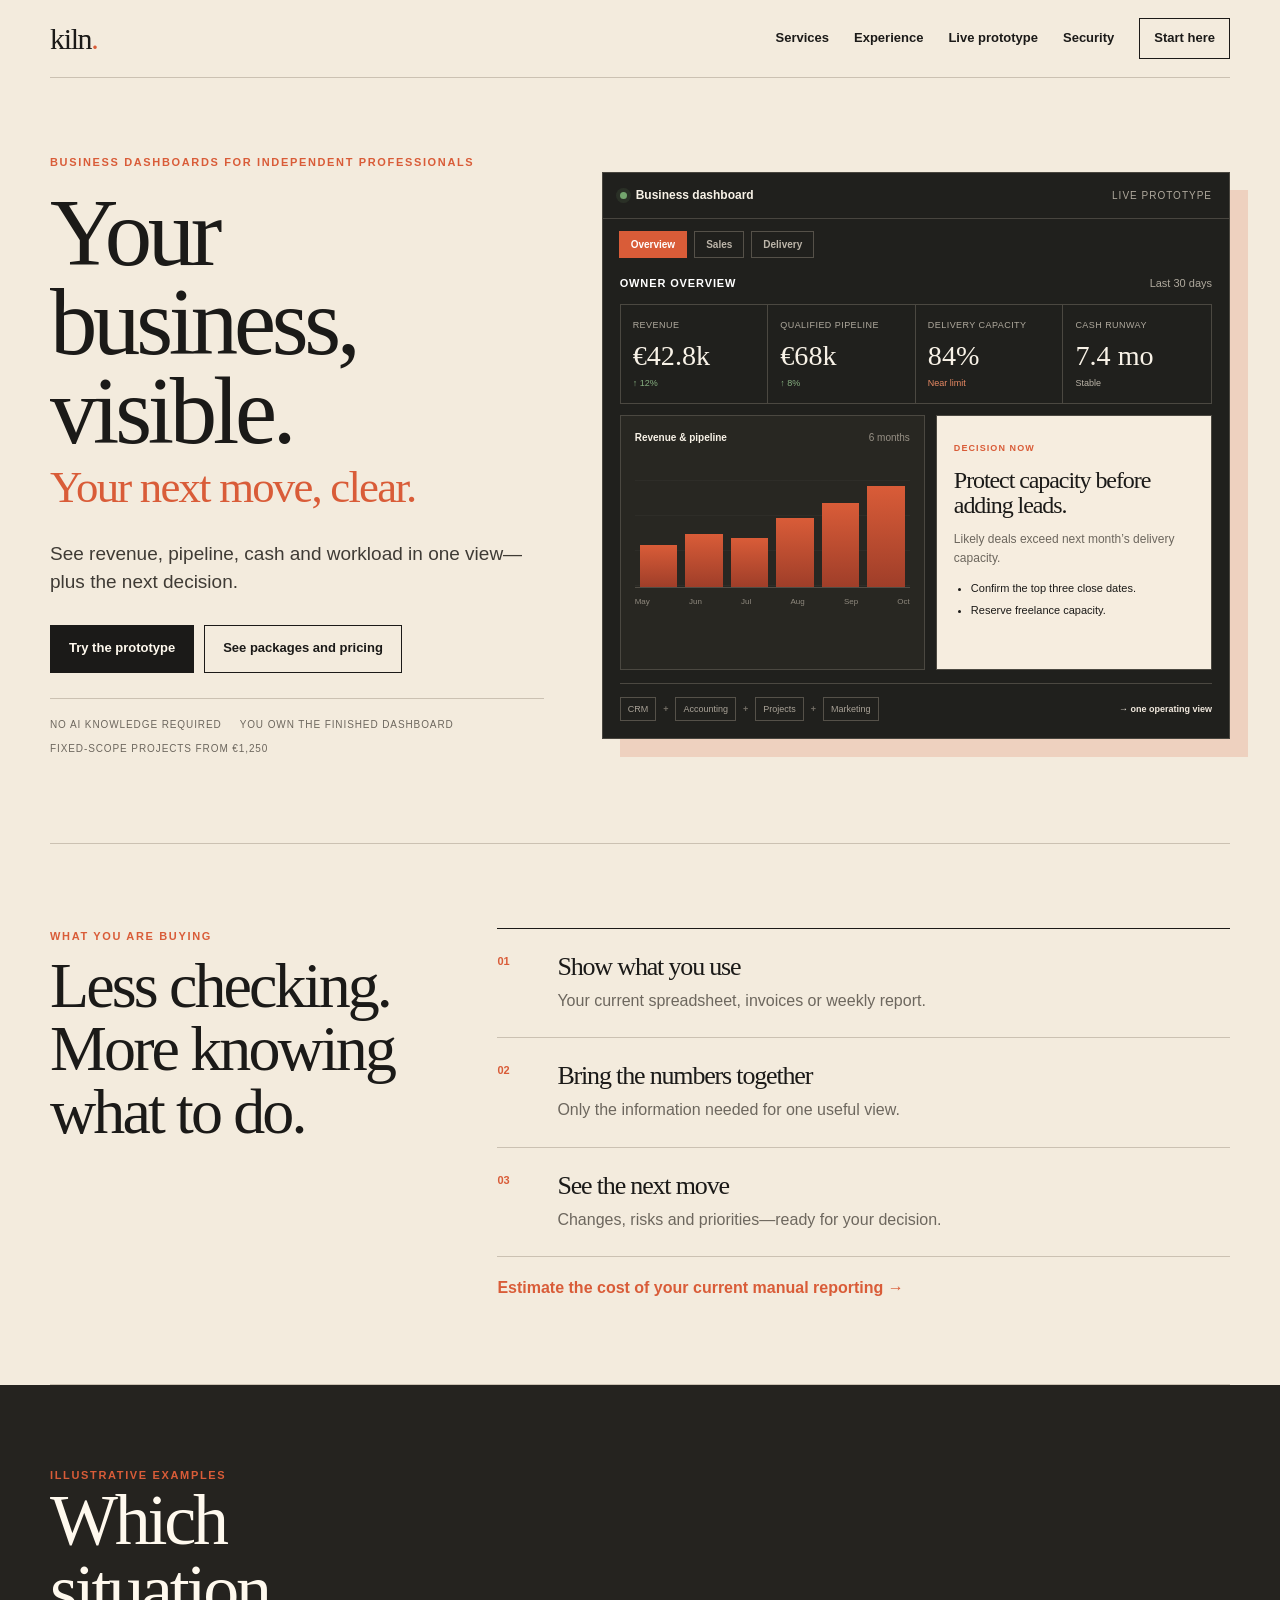
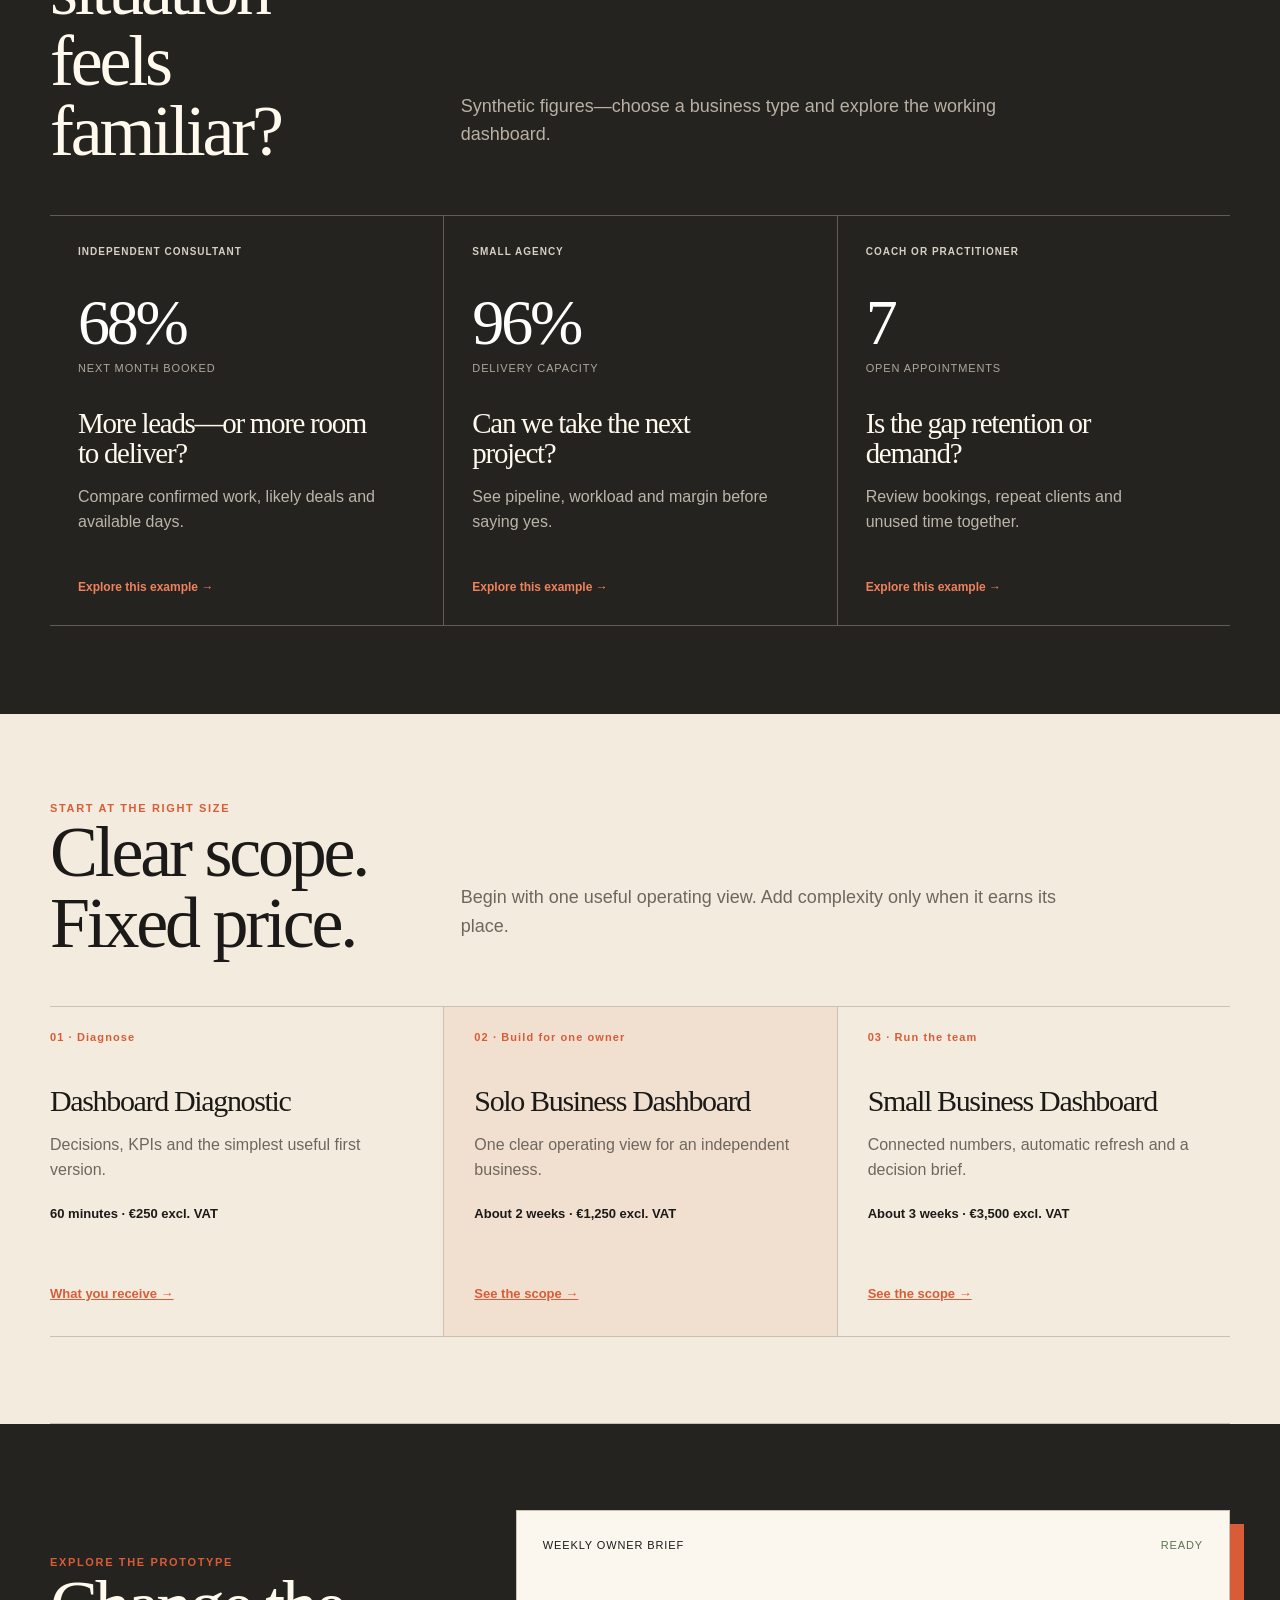
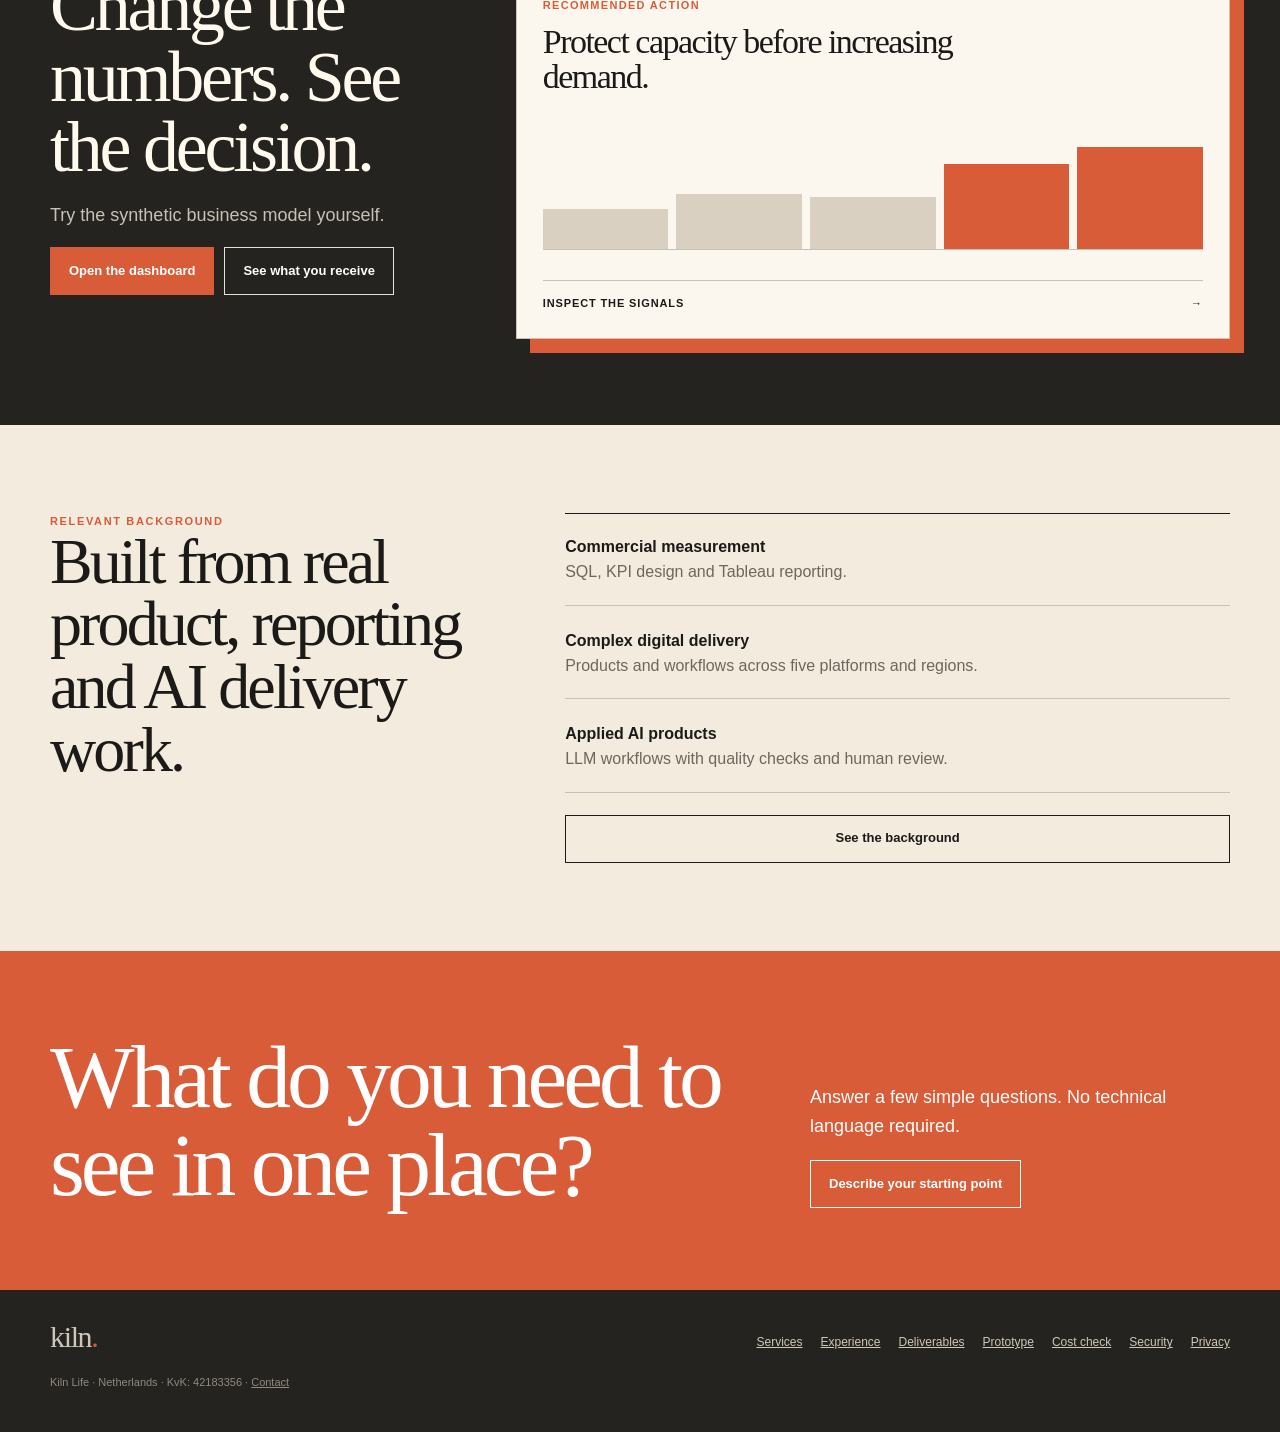
==== commit 1de62da5: "Use concise KvK business details" ====
--- a/index.html
+++ b/index.html
@@ -118,7 +118,7 @@
     <section class="final-cta"><div class="wrap final-grid"><h2>What do you need to see in one place?</h2><div><p>Answer a few simple questions. No technical language required.</p><a class="button" href="start.html">Describe your starting point</a></div></div></section>
   </main>
 
-  <footer><div class="wrap"><div class="footer-grid"><a class="brand" href="index.html">kiln<span>.</span></a><div class="footer-links"><a href="services.html">Services</a><a href="work.html">Experience</a><a href="deliverables.html">Deliverables</a><a href="sample.html">Prototype</a><a href="value.html">Cost check</a><a href="security.html">Security</a><a href="privacy.html">Privacy</a></div></div><p class="legal">Kiln Life · Netherlands · Chamber of Commerce number: 42183356 · <a href="start.html">Contact</a></p></div></footer>
+  <footer><div class="wrap"><div class="footer-grid"><a class="brand" href="index.html">kiln<span>.</span></a><div class="footer-links"><a href="services.html">Services</a><a href="work.html">Experience</a><a href="deliverables.html">Deliverables</a><a href="sample.html">Prototype</a><a href="value.html">Cost check</a><a href="security.html">Security</a><a href="privacy.html">Privacy</a></div></div><p class="legal">Kiln Life · Netherlands · KvK: 42183356 · <a href="start.html">Contact</a></p></div></footer>
 
   <script>
     (() => {
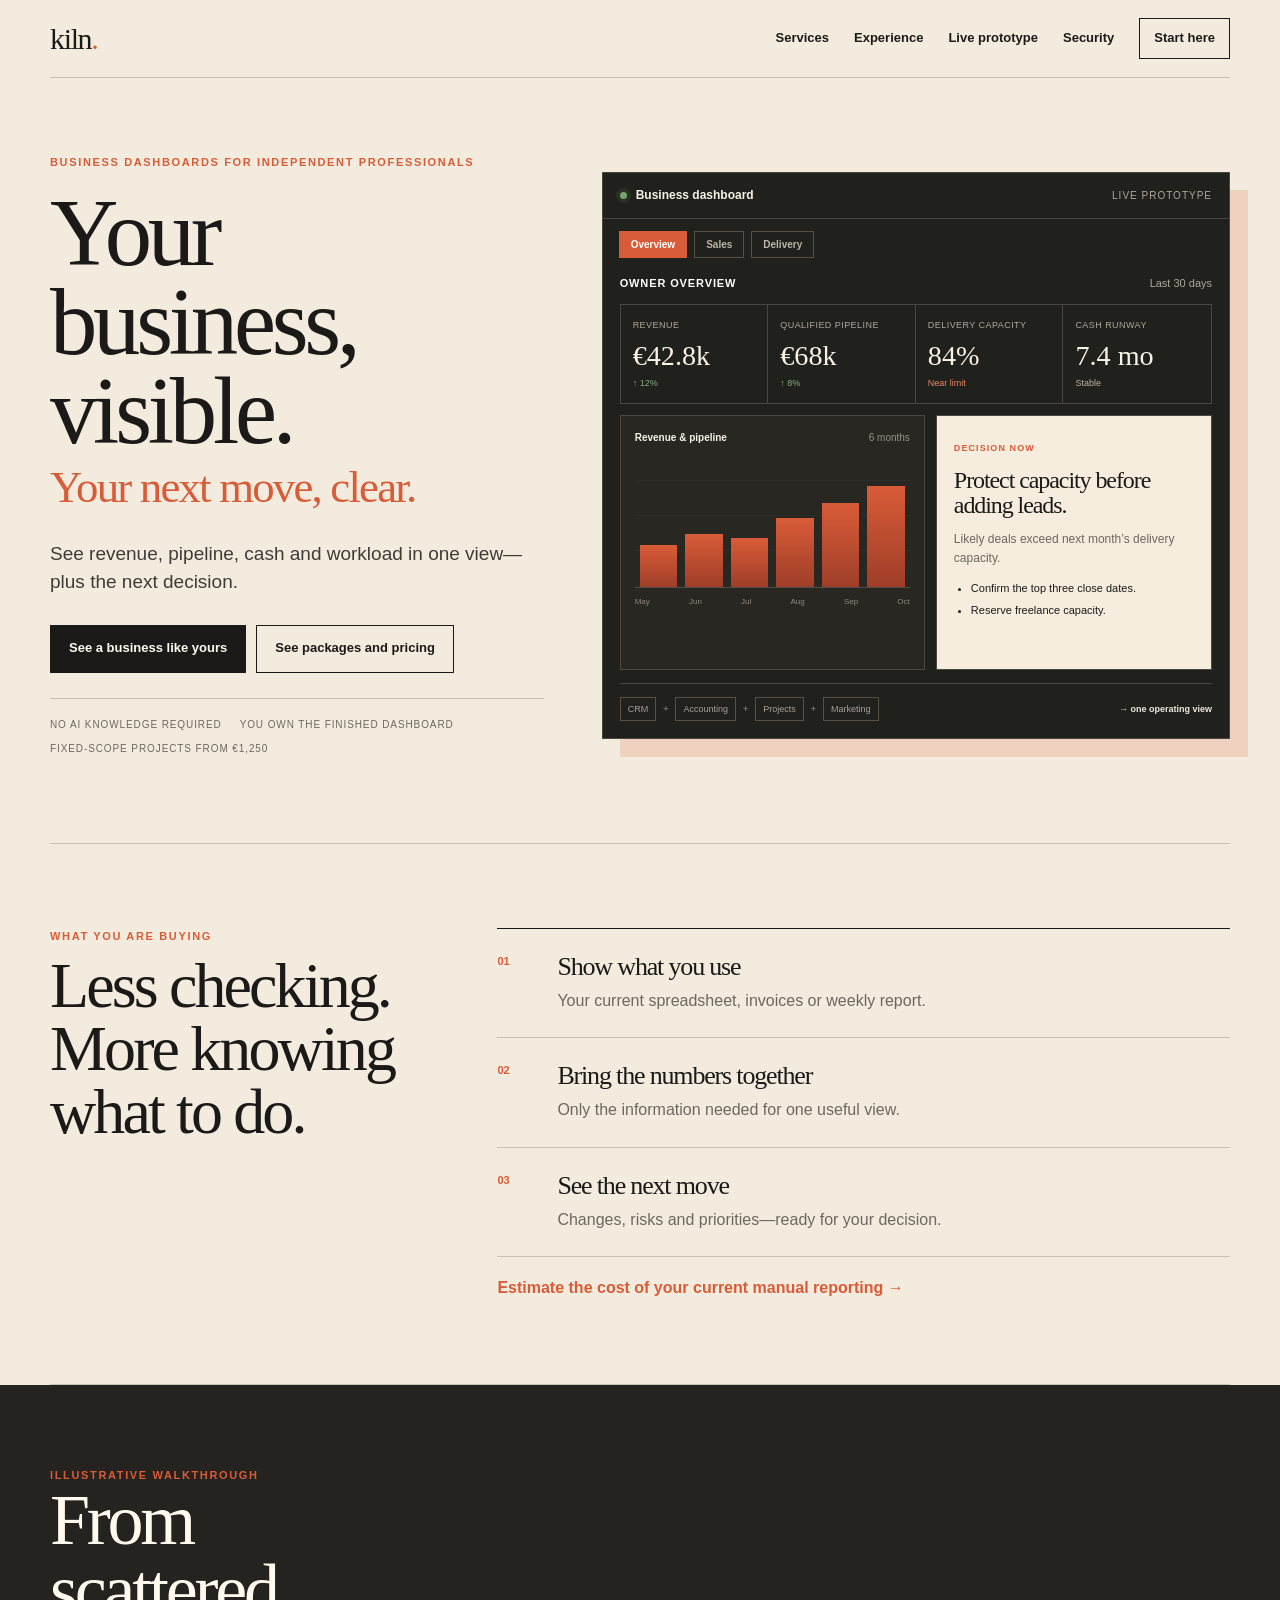
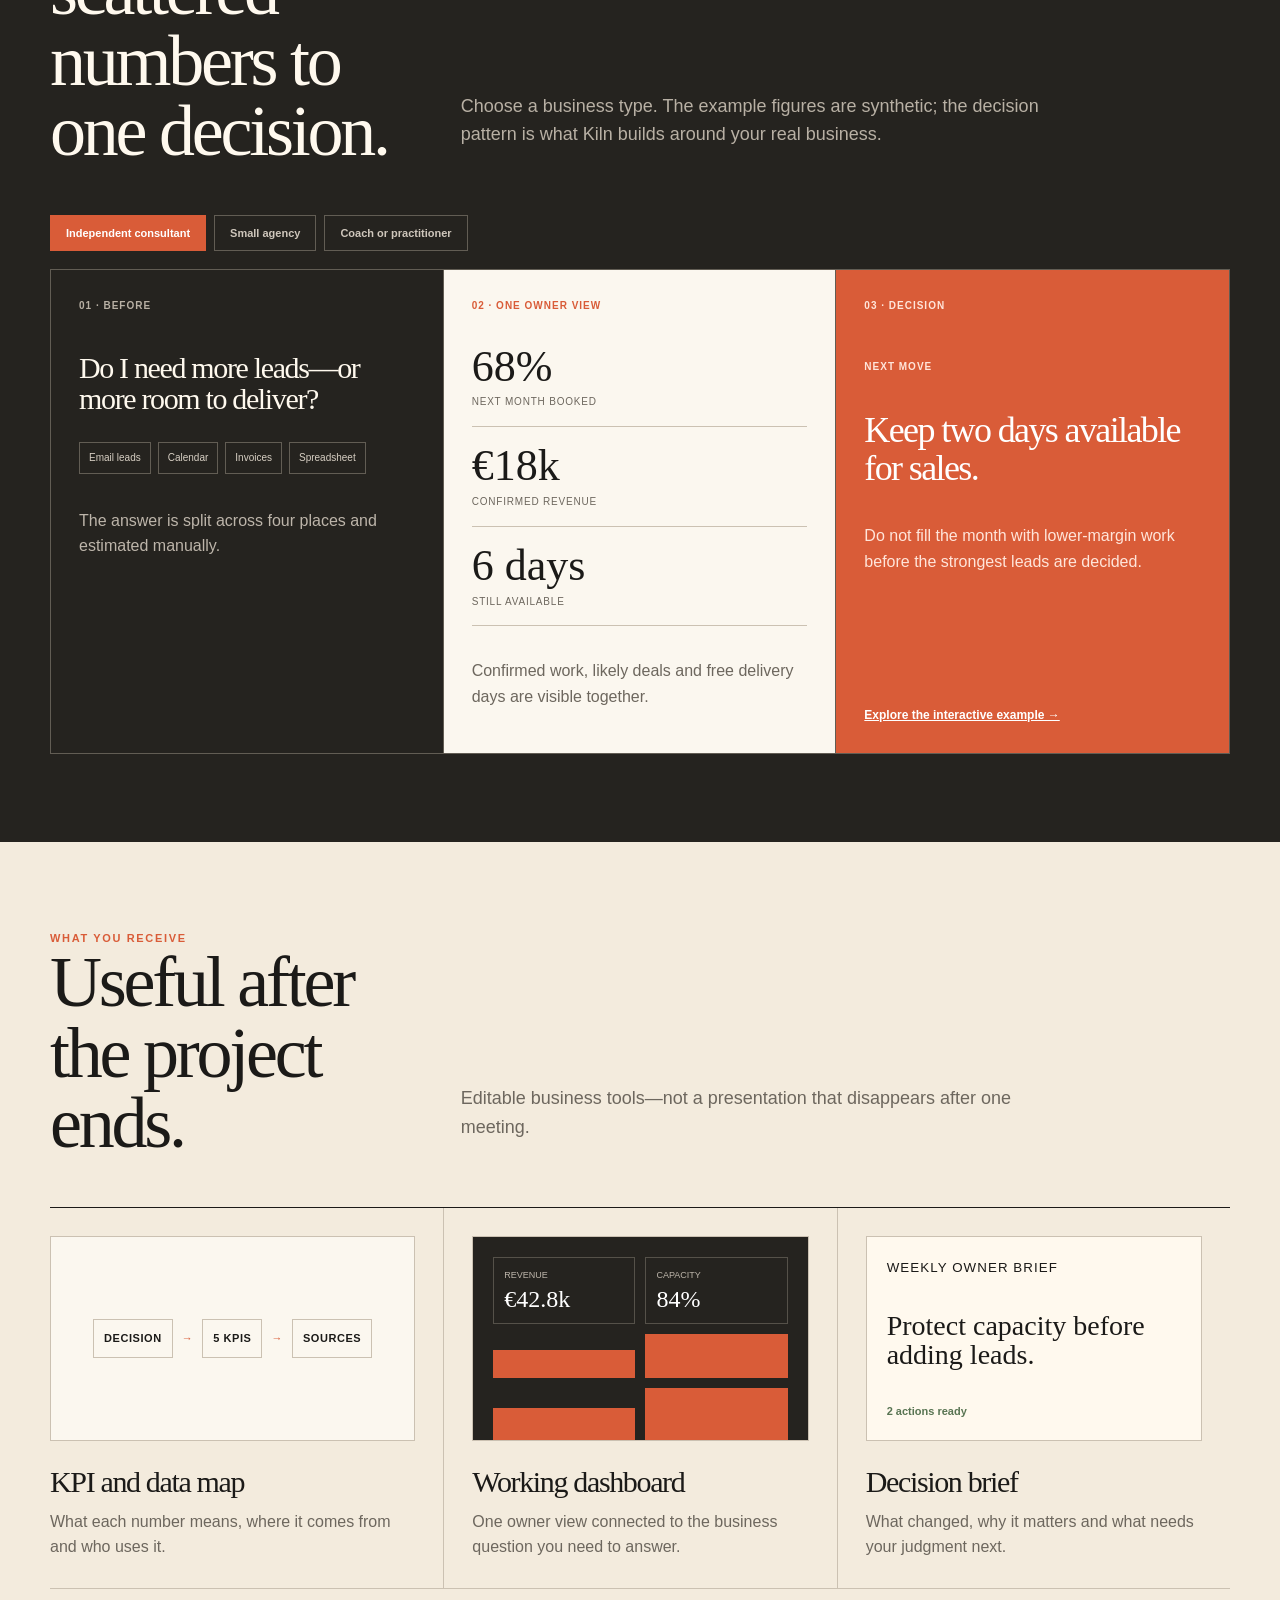
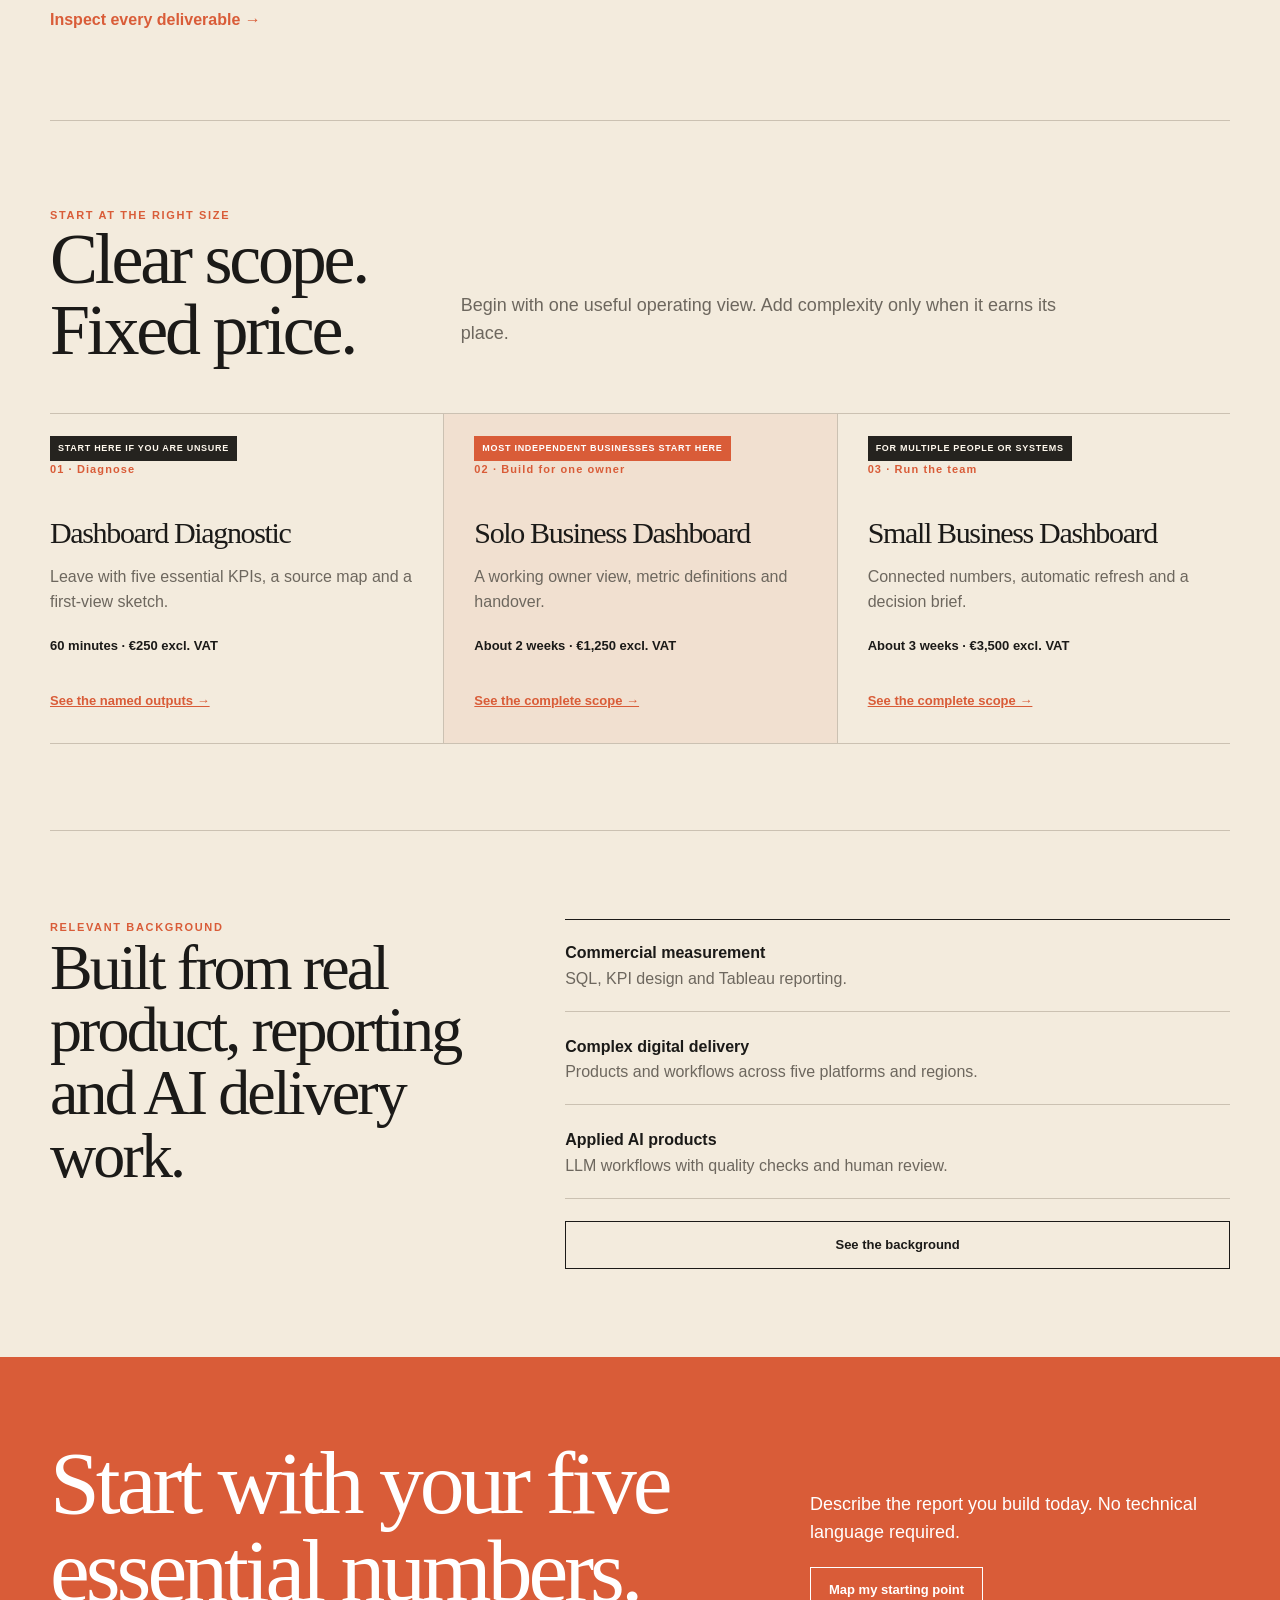
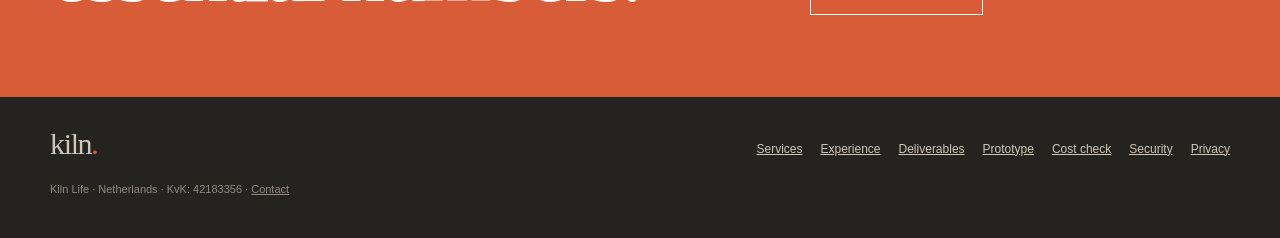
==== commit f455ed04: "Show the buyer journey and tangible deliverables" ====
--- a/index.html
+++ b/index.html
@@ -29,7 +29,7 @@
         <p class="console-tagline">Your next move, clear.</p>
         <p class="hero-lead">See revenue, pipeline, cash and workload in one view—plus the next decision.</p>
         <div class="actions">
-          <a class="button primary" href="#live-dashboard">Try the prototype</a>
+          <a class="button primary" href="#business-example">See a business like yours</a>
           <a class="button" href="services.html">See packages and pricing</a>
         </div>
         <div class="hero-trust"><span>No AI knowledge required</span><span>You own the finished dashboard</span><span>Fixed-scope projects from €1,250</span></div>
@@ -83,30 +83,38 @@
       </div>
     </section>
 
-    <section class="owner-examples" aria-labelledby="examples-title">
+    <section class="owner-examples" id="business-example" aria-labelledby="examples-title">
       <div class="wrap">
-        <div class="section-head compact-head"><div><p class="kicker">Illustrative examples</p><h2 id="examples-title">Which situation feels familiar?</h2></div><p>Synthetic figures—choose a business type and explore the working dashboard.</p></div>
-        <div class="example-grid">
-          <a class="example-card" href="sample.html?business=consultant"><span>Independent consultant</span><div class="example-stat"><strong>68%</strong><small>next month booked</small></div><h3>More leads—or more room to deliver?</h3><p>Compare confirmed work, likely deals and available days.</p><b>Explore this example →</b></a>
-          <a class="example-card" href="sample.html?business=agency"><span>Small agency</span><div class="example-stat"><strong>96%</strong><small>delivery capacity</small></div><h3>Can we take the next project?</h3><p>See pipeline, workload and margin before saying yes.</p><b>Explore this example →</b></a>
-          <a class="example-card" href="sample.html?business=coach"><span>Coach or practitioner</span><div class="example-stat"><strong>7</strong><small>open appointments</small></div><h3>Is the gap retention or demand?</h3><p>Review bookings, repeat clients and unused time together.</p><b>Explore this example →</b></a>
+        <div class="section-head compact-head"><div><p class="kicker">Illustrative walkthrough</p><h2 id="examples-title">From scattered numbers to one decision.</h2></div><p>Choose a business type. The example figures are synthetic; the decision pattern is what Kiln builds around your real business.</p></div>
+        <div class="example-tabs" role="tablist" aria-label="Choose an illustrative business">
+          <button class="example-tab active" type="button" data-example="consultant" aria-selected="true">Independent consultant</button>
+          <button class="example-tab" type="button" data-example="agency" aria-selected="false">Small agency</button>
+          <button class="example-tab" type="button" data-example="coach" aria-selected="false">Coach or practitioner</button>
+        </div>
+        <div class="walkthrough-grid">
+          <article class="walkthrough-card before-card"><span class="walkthrough-num">01 · Before</span><h3 id="exampleQuestion">Do I need more leads—or more room to deliver?</h3><div class="source-pills" id="exampleSources"><span>Email leads</span><span>Calendar</span><span>Invoices</span><span>Spreadsheet</span></div><p id="exampleBefore">The answer is split across four places and estimated manually.</p></article>
+          <article class="walkthrough-card dashboard-card"><span class="walkthrough-num">02 · One owner view</span><div class="walkthrough-metrics"><div><strong id="exampleMetricOne">68%</strong><small id="exampleLabelOne">next month booked</small></div><div><strong id="exampleMetricTwo">€18k</strong><small id="exampleLabelTwo">confirmed revenue</small></div><div><strong id="exampleMetricThree">6 days</strong><small id="exampleLabelThree">still available</small></div></div><p id="exampleDashboard">Confirmed work, likely deals and free delivery days are visible together.</p></article>
+          <article class="walkthrough-card action-card"><span class="walkthrough-num">03 · Decision</span><p class="decision-prompt">Next move</p><h3 id="exampleDecision">Keep two days available for sales.</h3><p id="exampleReason">Do not fill the month with lower-margin work before the strongest leads are decided.</p><a id="exampleLink" href="sample.html?business=consultant">Explore the interactive example →</a></article>
         </div>
       </div>
+    </section>
+
+    <section class="wrap artifact-section" aria-labelledby="artifacts-title">
+      <div class="section-head compact-head"><div><p class="kicker">What you receive</p><h2 id="artifacts-title">Useful after the project ends.</h2></div><p>Editable business tools—not a presentation that disappears after one meeting.</p></div>
+      <div class="artifact-grid">
+        <article class="artifact-card"><div class="artifact-preview map-preview"><span>Decision</span><b>→</b><span>5 KPIs</span><b>→</b><span>Sources</span></div><h3>KPI and data map</h3><p>What each number means, where it comes from and who uses it.</p></article>
+        <article class="artifact-card"><div class="artifact-preview dashboard-preview"><div><span>Revenue</span><strong>€42.8k</strong></div><div><span>Capacity</span><strong>84%</strong></div><i></i><i></i><i></i><i></i></div><h3>Working dashboard</h3><p>One owner view connected to the business question you need to answer.</p></article>
+        <article class="artifact-card"><div class="artifact-preview brief-preview"><small>Weekly owner brief</small><strong>Protect capacity before adding leads.</strong><span>2 actions ready</span></div><h3>Decision brief</h3><p>What changed, why it matters and what needs your judgment next.</p></article>
+      </div>
+      <a class="text-cta" href="deliverables.html">Inspect every deliverable →</a>
     </section>
 
     <section class="wrap section offer-section" id="offers">
       <div class="section-head compact-head"><div><p class="kicker">Start at the right size</p><h2>Clear scope. Fixed price.</h2></div><p>Begin with one useful operating view. Add complexity only when it earns its place.</p></div>
       <div class="offer-path clear-offers">
-        <article class="offer-step"><span class="offer-num">01 · Diagnose</span><h3>Dashboard Diagnostic</h3><p>Decisions, KPIs and the simplest useful first version.</p><span class="price">60 minutes · €250 excl. VAT</span><a href="services.html#diagnostic">What you receive →</a></article>
-        <article class="offer-step featured-offer"><span class="offer-num">02 · Build for one owner</span><h3>Solo Business Dashboard</h3><p>One clear operating view for an independent business.</p><span class="price">About 2 weeks · €1,250 excl. VAT</span><a href="services.html#solo">See the scope →</a></article>
-        <article class="offer-step"><span class="offer-num">03 · Run the team</span><h3>Small Business Dashboard</h3><p>Connected numbers, automatic refresh and a decision brief.</p><span class="price">About 3 weeks · €3,500 excl. VAT</span><a href="services.html#business">See the scope →</a></article>
-      </div>
-    </section>
-
-    <section class="sample-band">
-      <div class="wrap sample-grid sample-grid-short">
-        <div class="sample-copy"><p class="eyebrow">Explore the prototype</p><h2>Change the numbers. See the decision.</h2><p>Try the synthetic business model yourself.</p><div class="actions"><a class="button primary" href="sample.html">Open the dashboard</a><a class="button" href="deliverables.html">See what you receive</a></div></div>
-        <a class="sample-visual-link" href="sample.html" aria-label="Open the full interactive business dashboard"><div class="mini-brief"><div class="mini-brief-top"><span>Weekly owner brief</span><span class="mini-status">Ready</span></div><p class="mini-label">Recommended action</p><h3>Protect capacity before increasing demand.</h3><div class="mini-chart" aria-hidden="true"><span></span><span></span><span></span><span></span><span></span></div><div class="mini-footer"><span>Inspect the signals</span><span>→</span></div></div></a>
+        <article class="offer-step"><span class="offer-fit">Start here if you are unsure</span><span class="offer-num">01 · Diagnose</span><h3>Dashboard Diagnostic</h3><p>Leave with five essential KPIs, a source map and a first-view sketch.</p><span class="price">60 minutes · €250 excl. VAT</span><a href="services.html#diagnostic">See the named outputs →</a></article>
+        <article class="offer-step featured-offer"><span class="offer-fit">Most independent businesses start here</span><span class="offer-num">02 · Build for one owner</span><h3>Solo Business Dashboard</h3><p>A working owner view, metric definitions and handover.</p><span class="price">About 2 weeks · €1,250 excl. VAT</span><a href="services.html#solo">See the complete scope →</a></article>
+        <article class="offer-step"><span class="offer-fit">For multiple people or systems</span><span class="offer-num">03 · Run the team</span><h3>Small Business Dashboard</h3><p>Connected numbers, automatic refresh and a decision brief.</p><span class="price">About 3 weeks · €3,500 excl. VAT</span><a href="services.html#business">See the complete scope →</a></article>
       </div>
     </section>
 
@@ -115,7 +123,7 @@
       <div class="proof-points"><p><strong>Commercial measurement</strong><br>SQL, KPI design and Tableau reporting.</p><p><strong>Complex digital delivery</strong><br>Products and workflows across five platforms and regions.</p><p><strong>Applied AI products</strong><br>LLM workflows with quality checks and human review.</p><a class="button" href="work.html">See the background</a></div>
     </section>
 
-    <section class="final-cta"><div class="wrap final-grid"><h2>What do you need to see in one place?</h2><div><p>Answer a few simple questions. No technical language required.</p><a class="button" href="start.html">Describe your starting point</a></div></div></section>
+    <section class="final-cta"><div class="wrap final-grid"><h2>Start with your five essential numbers.</h2><div><p>Describe the report you build today. No technical language required.</p><a class="button" href="start.html">Map my starting point</a></div></div></section>
   </main>
 
   <footer><div class="wrap"><div class="footer-grid"><a class="brand" href="index.html">kiln<span>.</span></a><div class="footer-links"><a href="services.html">Services</a><a href="work.html">Experience</a><a href="deliverables.html">Deliverables</a><a href="sample.html">Prototype</a><a href="value.html">Cost check</a><a href="security.html">Security</a><a href="privacy.html">Privacy</a></div></div><p class="legal">Kiln Life · Netherlands · KvK: 42183356 · <a href="start.html">Contact</a></p></div></footer>
@@ -140,6 +148,20 @@
         document.getElementById('decisionText').textContent = state.text;
         document.getElementById('decisionActions').innerHTML = state.actions.map(a => `<li>${a}</li>`).join('');
       }));
+      const examples = {
+        consultant:{question:'Do I need more leads—or more room to deliver?',sources:['Email leads','Calendar','Invoices','Spreadsheet'],before:'The answer is split across four places and estimated manually.',metrics:[['68%','next month booked'],['€18k','confirmed revenue'],['6 days','still available']],dashboard:'Confirmed work, likely deals and free delivery days are visible together.',decision:'Keep two days available for sales.',reason:'Do not fill the month with lower-margin work before the strongest leads are decided.',href:'sample.html?business=consultant'},
+        agency:{question:'Can we take the next project without hurting delivery?',sources:['CRM','Project plan','Timesheets','Accounting'],before:'Pipeline and workload are reviewed separately, so the constraint appears late.',metrics:[['96%','delivery capacity'],['€42k','qualified pipeline'],['1 project','below target margin']],dashboard:'Likely sales, committed work and project margin are compared in one view.',decision:'Reserve support before accepting the next project.',reason:'The pipeline is healthy, but next month is already above sustainable capacity.',href:'sample.html?business=agency'},
+        coach:{question:'Is the booking gap caused by retention or demand?',sources:['Booking tool','Payments','Client list','Calendar'],before:'Open appointments are visible, but the reason behind them is not.',metrics:[['7','open appointments'],['41%','repeat bookings'],['72%','schedule filled']],dashboard:'Bookings, returning clients and unused time show where the gap starts.',decision:'Rebook current clients before increasing ad spend.',reason:'Retention is the clearer near-term opportunity; test demand after the rebooking cycle.',href:'sample.html?business=coach'}
+      };
+      const exampleIds=['Question','Before','Dashboard','Decision','Reason'];
+      document.querySelectorAll('.example-tab').forEach(tab => tab.addEventListener('click', () => {
+        const selected=examples[tab.dataset.example];
+        document.querySelectorAll('.example-tab').forEach(button=>{button.classList.toggle('active',button===tab);button.setAttribute('aria-selected',button===tab?'true':'false')});
+        exampleIds.forEach(id=>document.getElementById('example'+id).textContent=selected[id.toLowerCase()]);
+        document.getElementById('exampleSources').innerHTML=selected.sources.map(source=>`<span>${source}</span>`).join('');
+        selected.metrics.forEach((metric,index)=>{const suffix=['One','Two','Three'][index];document.getElementById('exampleMetric'+suffix).textContent=metric[0];document.getElementById('exampleLabel'+suffix).textContent=metric[1]});
+        document.getElementById('exampleLink').href=selected.href;
+      }));
     })();
   </script>
 </body>
--- a/site.css
+++ b/site.css
@@ -19,9 +19,9 @@
 .start-hero{padding:58px 0 48px;border-bottom:1px solid var(--line)}.start-hero h1{font-size:clamp(56px,7vw,94px);max-width:1080px;margin:20px 0 24px}.start-hero .lead{max-width:760px}.enquiry-layout{display:grid;grid-template-columns:.68fr 1.32fr;gap:72px;padding:64px 0 90px}.enquiry-guide{align-self:start;position:sticky;top:24px}.enquiry-guide ol{list-style:none;padding:0;margin:25px 0}.enquiry-guide li{display:grid;grid-template-columns:34px 1fr;gap:12px;padding:18px 0;border-top:1px solid var(--line)}.enquiry-guide li>span{color:var(--clay);font-weight:800}.enquiry-guide p{margin:5px 0 0;color:var(--muted);font-size:14px}.privacy-box{padding:20px;border:1px solid var(--line);background:rgba(255,255,255,.25)}.enquiry-form{padding:34px;border:1px solid var(--line);background:var(--paper)}.form-head{padding-bottom:24px;border-bottom:1px solid var(--line);margin-bottom:8px}.form-head h2{font-size:44px;margin:8px 0}.form-head p:last-child{color:var(--muted);margin-bottom:0}.enquiry-form label{display:grid;gap:8px;padding:16px 0;font-size:13px;font-weight:800}.enquiry-form input,.enquiry-form select,.enquiry-form textarea{width:100%;border:1px solid var(--line);background:#fffaf1;color:var(--ink);padding:13px 14px;font:15px/1.45 var(--sans);border-radius:0}.enquiry-form textarea{resize:vertical}.enquiry-form input:focus,.enquiry-form select:focus,.enquiry-form textarea:focus{outline:2px solid rgba(217,92,56,.35);border-color:var(--clay)}.form-two{display:grid;grid-template-columns:1fr 1fr;gap:18px}.form-actions{display:flex;gap:10px;flex-wrap:wrap;margin-top:16px}.form-status{min-height:24px;color:var(--green);font-weight:700;font-size:13px}.ai-plain{display:grid;grid-template-columns:.75fr 1.25fr;gap:70px;padding:70px 0 90px;border-top:1px solid var(--line)}.ai-plain h2{font-size:clamp(38px,4.8vw,62px);margin-top:10px}.ai-plain>div:last-child{font-size:18px}.legal a{color:inherit}
 @media(max-width:900px){.plain-explainer,.experience-summary,.enquiry-layout,.ai-plain{grid-template-columns:1fr;gap:34px}.enquiry-guide{position:static}.background-chain{font-size:19px}}
 @media(max-width:650px){.plain-explainer{padding:60px 0}.plain-steps article{grid-template-columns:28px 1fr}.experience-summary{padding:48px 0}.background-chain{align-items:flex-start;flex-direction:column}.background-chain b{transform:rotate(90deg);margin-left:9px}.start-hero{padding:46px 0 38px}.start-hero h1{font-size:52px}.enquiry-layout{padding:44px 0 64px}.enquiry-form{padding:22px 18px}.form-two{grid-template-columns:1fr;gap:0}.form-actions .button{width:100%}.ai-plain{padding:54px 0 64px}}
-.owner-examples{padding:82px 0 88px;background:var(--coal);color:var(--cream)}.owner-examples .section-head{border-bottom-color:#5A554D}.owner-examples .section-head>p{color:#B8B0A4}.example-grid{display:grid;grid-template-columns:repeat(3,1fr);border-top:1px solid #625D54}.example-card{display:flex;flex-direction:column;min-height:410px;padding:28px;color:var(--cream);text-decoration:none;border-bottom:1px solid #625D54;transition:background .2s ease,transform .2s ease}.example-card+.example-card{border-left:1px solid #625D54}.example-card:hover{background:#302E29;transform:translateY(-3px)}.example-card>span{color:#D7CFC3;text-transform:uppercase;letter-spacing:.1em;font-size:10px;font-weight:800}.example-stat{margin:34px 0 30px}.example-stat strong{display:block;font:500 64px/.9 var(--serif);letter-spacing:-.05em;color:#fff}.example-stat small{display:block;margin-top:9px;color:#AFA79C;font-size:11px;text-transform:uppercase;letter-spacing:.08em}.example-card h3{font-size:29px;max-width:300px}.example-card p{color:#BDB5AA;margin:16px 0 24px;max-width:310px}.example-card b{margin-top:auto;color:#F0815D;font-size:12px}
-@media(max-width:900px){.example-grid{grid-template-columns:1fr}.example-card{min-height:0}.example-card+.example-card{border-left:0}.example-stat{margin:24px 0}.example-stat strong{font-size:54px}}
-@media(max-width:650px){.owner-examples{padding:60px 0 64px}.owner-examples .section-head{gap:18px;margin-bottom:26px}.example-card{padding:26px 0}.example-card h3{font-size:27px}}
+.owner-examples{padding:82px 0 88px;background:var(--coal);color:var(--cream)}.owner-examples .section-head{border-bottom-color:#5A554D}.owner-examples .section-head>p{color:#B8B0A4}.example-tabs{display:flex;gap:8px;margin-bottom:18px;overflow-x:auto}.example-tab{border:1px solid #625D54;background:transparent;color:#CFC7BC;padding:11px 15px;white-space:nowrap;font:800 11px var(--sans);cursor:pointer}.example-tab.active{background:var(--clay);border-color:var(--clay);color:#fff}.walkthrough-grid{display:grid;grid-template-columns:repeat(3,1fr);border:1px solid #625D54}.walkthrough-card{min-height:410px;padding:28px;display:flex;flex-direction:column;border-right:1px solid #625D54}.walkthrough-card:last-child{border-right:0}.walkthrough-num{font-size:10px;text-transform:uppercase;letter-spacing:.1em;font-weight:800;color:#B8B0A4}.walkthrough-card h3{font-size:30px;margin:38px 0 20px}.walkthrough-card p{color:#BDB5AA}.source-pills{display:flex;flex-wrap:wrap;gap:7px;margin:8px 0 18px}.source-pills span{border:1px solid #625D54;padding:7px 9px;color:#D7CFC3;font-size:10px}.dashboard-card{background:var(--paper);color:var(--ink)}.dashboard-card .walkthrough-num{color:var(--clay)}.dashboard-card p{color:var(--muted);margin-top:auto}.walkthrough-metrics{margin:32px 0;display:grid;gap:18px}.walkthrough-metrics>div{padding-bottom:16px;border-bottom:1px solid var(--line)}.walkthrough-metrics strong,.walkthrough-metrics small{display:block}.walkthrough-metrics strong{font:500 44px/.95 var(--serif)}.walkthrough-metrics small{margin-top:7px;color:var(--muted);font-size:10px;text-transform:uppercase;letter-spacing:.08em}.action-card{background:var(--clay);color:#fff}.action-card .walkthrough-num,.action-card p{color:#FFE5DA}.action-card .decision-prompt{margin:45px 0 0;text-transform:uppercase;letter-spacing:.1em;font-size:10px;font-weight:800}.action-card h3{font-size:36px}.action-card a{margin-top:auto;color:#fff;font-size:12px;font-weight:800}.artifact-section{padding:88px 0;border-bottom:1px solid var(--line)}.artifact-grid{display:grid;grid-template-columns:repeat(3,1fr);border-top:1px solid var(--ink)}.artifact-card{padding:28px 28px 28px 0;border-bottom:1px solid var(--line)}.artifact-card+.artifact-card{padding-left:28px;border-left:1px solid var(--line)}.artifact-card h3{margin:25px 0 12px}.artifact-card p{margin:0;color:var(--muted)}.artifact-preview{height:205px;border:1px solid var(--line);background:var(--paper);padding:20px}.map-preview{display:flex;align-items:center;justify-content:center;gap:9px;font-size:11px;font-weight:800;text-transform:uppercase;letter-spacing:.05em}.map-preview span{border:1px solid var(--line);padding:10px}.map-preview b{color:var(--clay)}.dashboard-preview{display:grid;grid-template-columns:1fr 1fr;gap:10px;background:var(--coal);color:#fff;overflow:hidden}.dashboard-preview div{border:1px solid #555149;padding:10px}.dashboard-preview span,.dashboard-preview strong{display:block}.dashboard-preview span{color:#BDB5AA;font-size:9px;text-transform:uppercase}.dashboard-preview strong{font:500 24px var(--serif);margin-top:4px}.dashboard-preview i{display:block;align-self:end;background:var(--clay);height:28px}.dashboard-preview i:nth-of-type(2){height:44px}.dashboard-preview i:nth-of-type(3){height:62px}.dashboard-preview i:nth-of-type(4){height:82px}.brief-preview{display:flex;flex-direction:column;background:#FFF9EE}.brief-preview small{text-transform:uppercase;letter-spacing:.08em}.brief-preview strong{font:500 28px/1.05 var(--serif);margin:auto 0}.brief-preview span{color:var(--green);font-size:11px;font-weight:800}.offer-fit{align-self:flex-start;min-height:25px;padding:5px 8px;background:var(--coal);color:var(--cream);font-size:9px;text-transform:uppercase;letter-spacing:.08em;font-weight:800}.featured-offer .offer-fit{background:var(--clay);color:#fff}
+@media(max-width:900px){.walkthrough-grid,.artifact-grid{grid-template-columns:1fr}.walkthrough-card{min-height:0;border-right:0;border-bottom:1px solid #625D54}.walkthrough-card:last-child{border-bottom:0}.artifact-card,.artifact-card+.artifact-card{padding:26px 0;border-left:0}.artifact-preview{height:190px}.walkthrough-metrics{grid-template-columns:repeat(3,1fr)}.walkthrough-metrics>div{border-bottom:0;border-right:1px solid var(--line);padding:0 14px}.walkthrough-metrics>div:first-child{padding-left:0}.walkthrough-metrics>div:last-child{border-right:0}}
+@media(max-width:650px){.owner-examples{padding:60px 0 64px}.owner-examples .section-head{gap:18px;margin-bottom:26px}.example-tabs{margin-left:-15px;margin-right:-15px;padding:0 15px}.walkthrough-card{padding:24px 20px}.walkthrough-card h3{margin-top:26px;font-size:27px}.action-card h3{font-size:32px}.walkthrough-metrics{grid-template-columns:1fr;gap:0}.walkthrough-metrics>div,.walkthrough-metrics>div:first-child{padding:13px 0;border-right:0;border-bottom:1px solid var(--line)}.walkthrough-metrics>div:last-child{border-bottom:0}.artifact-section{padding:62px 0}.artifact-card h3{font-size:27px}.map-preview{gap:5px}.map-preview span{padding:8px 6px;font-size:9px}}
 .text-cta{display:inline-block;margin-top:18px;color:var(--clay);font-weight:800;text-decoration:none}.text-cta:hover{text-decoration:underline}.diagnostic-details{display:grid;grid-template-columns:.7fr 1.3fr;gap:64px;padding:20px 0 90px;border-bottom:1px solid var(--line)}.diagnostic-intro h2{font-size:clamp(38px,4.6vw,60px);margin:10px 0 20px}.diagnostic-intro>p{color:var(--muted)}.diagnostic-grid{display:grid;grid-template-columns:1fr 1fr;border-top:1px solid var(--ink)}.diagnostic-grid article{padding:22px 24px 18px 0;border-bottom:1px solid var(--line)}.diagnostic-grid article:nth-child(even){border-left:1px solid var(--line);padding-left:24px}.diagnostic-grid span{font-weight:800;font-size:12px;color:var(--clay);text-transform:uppercase;letter-spacing:.08em}.diagnostic-grid p{color:var(--muted);font-size:14px}.value-layout{display:grid;grid-template-columns:.75fr 1.25fr;gap:0;padding:64px 0 90px}.value-form{border:1px solid var(--line);background:var(--paper);padding:30px}.value-form label{display:grid;gap:8px;padding:13px 0;font-size:13px;font-weight:800}.value-form input,.value-form select{width:100%;border:1px solid var(--line);background:#fffaf1;padding:13px 14px;font:15px var(--sans);border-radius:0}.value-form .note{font-size:12px;color:var(--muted)}.value-results{background:var(--coal);color:var(--cream);padding:38px}.value-main{padding:24px 0;border-bottom:1px solid #514d45}.value-main span,.value-grid span{display:block;color:#aaa399;font-size:11px;text-transform:uppercase;letter-spacing:.08em}.value-main strong{display:block;font:500 clamp(48px,6vw,78px)/1 var(--serif);margin-top:8px}.value-grid{display:grid;grid-template-columns:1fr 1fr}.value-grid>div{padding:20px 18px 20px 0;border-bottom:1px solid #514d45}.value-grid>div:nth-child(even){border-left:1px solid #514d45;padding-left:18px}.value-grid strong{display:block;font:500 28px/1 var(--serif);margin-top:8px}.value-warning{margin:24px 0;padding:18px;border:1px solid #625e55;color:#d8d0c5}.value-warning p{margin-bottom:0;font-size:13px}
 @media(max-width:900px){.diagnostic-details,.value-layout{grid-template-columns:1fr;gap:34px}.diagnostic-grid{grid-template-columns:1fr}.diagnostic-grid article:nth-child(even){border-left:0;padding-left:0}}
 @media(max-width:650px){.diagnostic-details{padding-bottom:64px}.value-layout{padding:44px 0 64px}.value-form,.value-results{padding:22px 18px}.value-grid{grid-template-columns:1fr}.value-grid>div:nth-child(even){border-left:0;padding-left:0}.value-main strong{font-size:48px}}
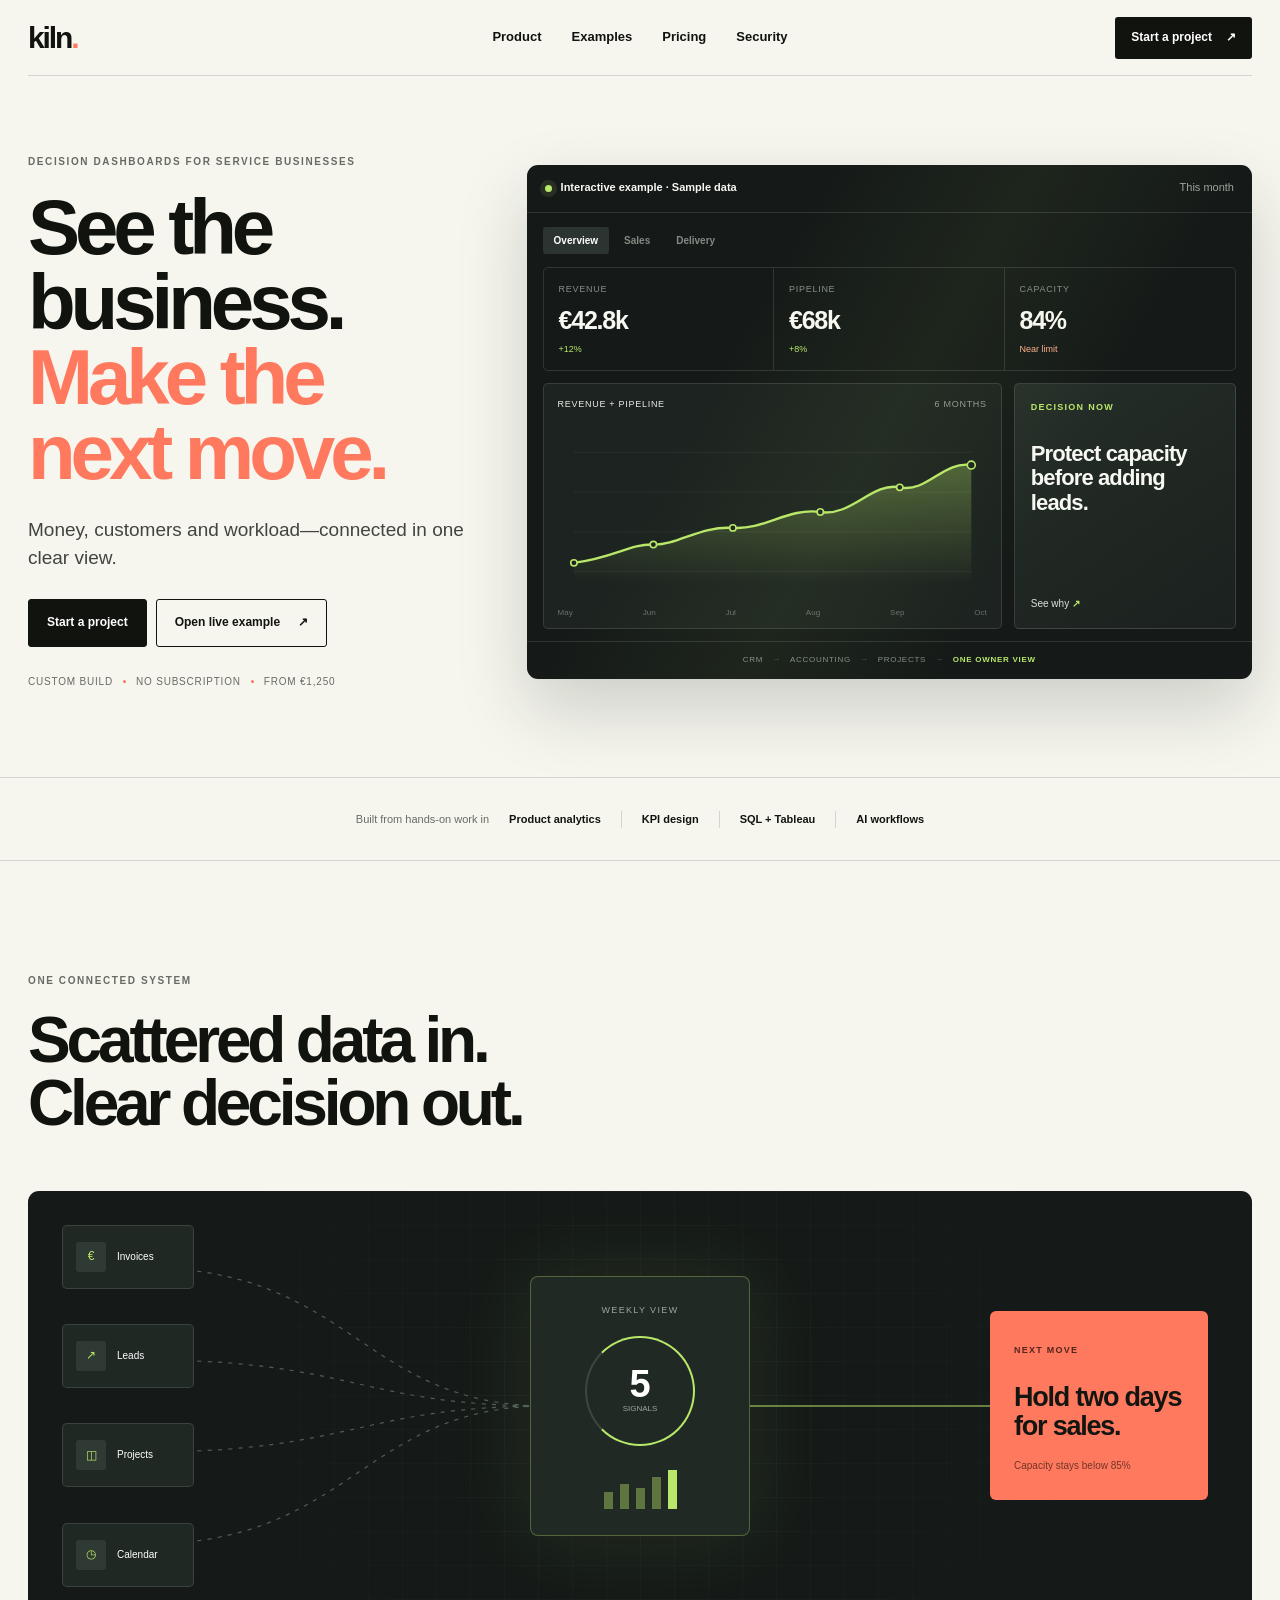
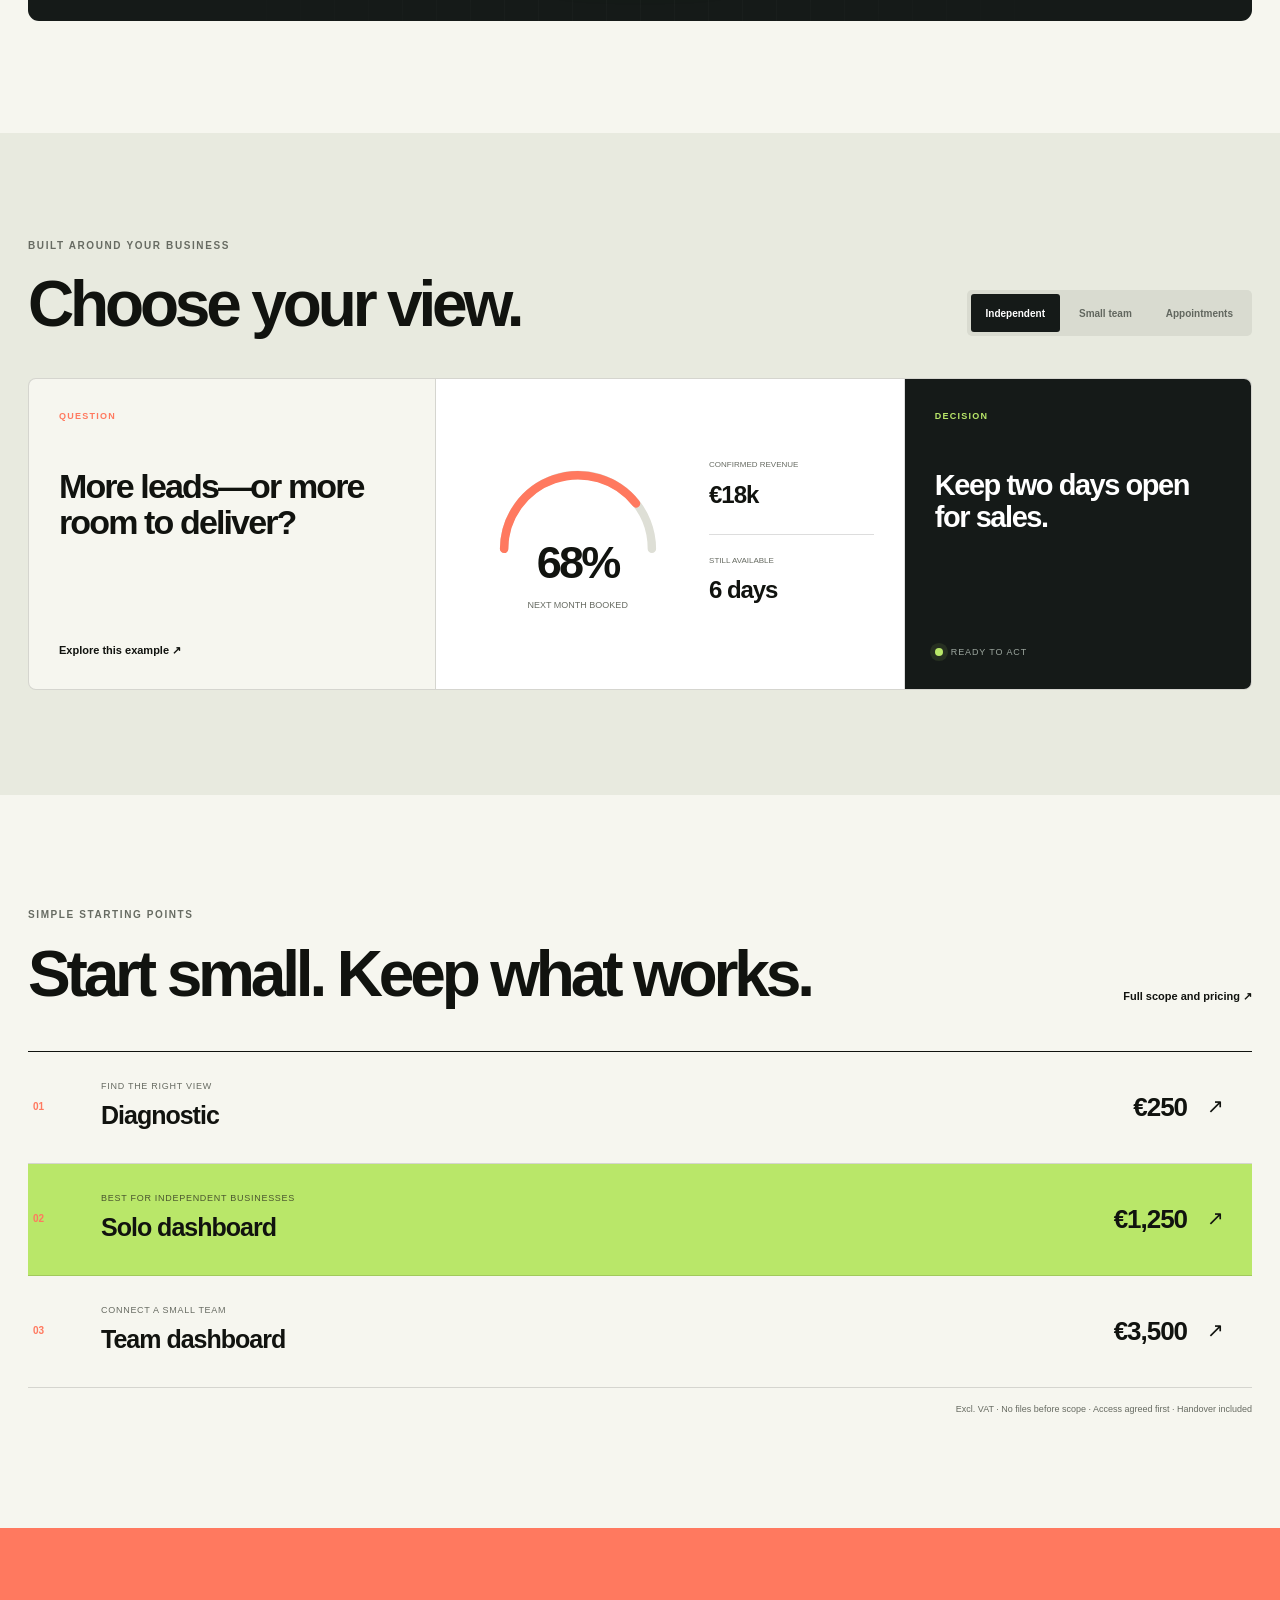
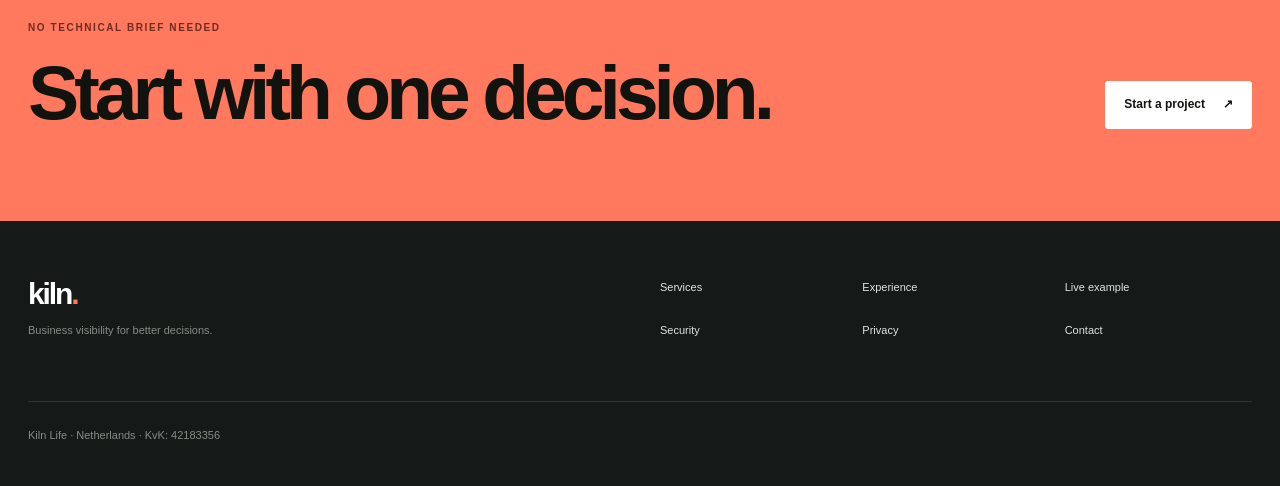
==== commit 3171f16f: "Redesign Kiln around a concise buyer journey" ====
--- a/index.html
+++ b/index.html
@@ -3,165 +3,88 @@
 <head>
   <meta charset="utf-8">
   <meta name="viewport" content="width=device-width,initial-scale=1">
-  <title>Kiln — Your business, visible. Your next move, clear.</title>
-  <meta name="description" content="Kiln builds clear business dashboards for independent professionals and small service businesses—bringing revenue, customers, workload and next actions into one view.">
+  <title>Kiln — See the business. Make the next move.</title>
+  <meta name="description" content="Kiln builds clear business dashboards for independent professionals and small service teams—bringing money, customers, workload and next actions into one view.">
   <link rel="icon" href="favicon.svg" type="image/svg+xml">
-  <meta property="og:type" content="website"><meta property="og:site_name" content="Kiln"><meta property="og:title" content="Your business, visible. Your next move, clear."><meta property="og:description" content="Clear business dashboards for independent professionals and small service businesses."><meta property="og:url" content="https://kiln.life/"><meta property="og:image" content="https://kiln.life/og-card.png"><meta name="twitter:card" content="summary_large_image">
+  <meta property="og:type" content="website"><meta property="og:site_name" content="Kiln"><meta property="og:title" content="See the business. Make the next move."><meta property="og:description" content="Clear business dashboards for independent professionals and small service teams."><meta property="og:url" content="https://kiln.life/"><meta property="og:image" content="https://kiln.life/og-card.png"><meta name="twitter:card" content="summary_large_image">
   <link rel="stylesheet" href="site.css">
 </head>
-<body>
-  <header class="wrap top">
-    <a class="brand" href="index.html">kiln<span>.</span></a>
-    <nav aria-label="Primary">
-      <a href="services.html">Services</a>
-      <a href="work.html">Experience</a>
-      <a href="sample.html">Live prototype</a>
-      <a href="security.html">Security</a>
-      <a class="nav-cta" href="start.html">Start here</a>
-    </nav>
+<body class="home-v3">
+  <header class="v3-nav v3-wrap">
+    <a class="v3-brand" href="index.html" aria-label="Kiln home">kiln<span>.</span></a>
+    <nav aria-label="Primary"><a href="#product">Product</a><a href="#examples">Examples</a><a href="#pricing">Pricing</a><a href="security.html">Security</a></nav>
+    <a class="v3-nav-cta" href="start.html">Start a project <span>↗</span></a>
   </header>
 
   <main>
-    <section class="wrap console-hero">
-      <div class="console-hero-copy">
-        <p class="eyebrow">Business dashboards for independent professionals</p>
-        <h1>Your business,<br>visible.</h1>
-        <p class="console-tagline">Your next move, clear.</p>
-        <p class="hero-lead">See revenue, pipeline, cash and workload in one view—plus the next decision.</p>
-        <div class="actions">
-          <a class="button primary" href="#business-example">See a business like yours</a>
-          <a class="button" href="services.html">See packages and pricing</a>
-        </div>
-        <div class="hero-trust"><span>No AI knowledge required</span><span>You own the finished dashboard</span><span>Fixed-scope projects from €1,250</span></div>
+    <section class="v3-hero v3-wrap">
+      <div class="v3-hero-copy">
+        <p class="v3-overline">Decision dashboards for service businesses</p>
+        <h1>See the business.<br><em>Make the next move.</em></h1>
+        <p class="v3-lead">Money, customers and workload—connected in one clear view.</p>
+        <div class="v3-actions"><a class="v3-button v3-primary" href="start.html">Start a project</a><a class="v3-button" href="sample.html">Open live example <span>↗</span></a></div>
+        <div class="v3-proofline"><span>Custom build</span><i></i><span>No subscription</span><i></i><span>From €1,250</span></div>
       </div>
 
-      <div class="business-console" id="live-dashboard" aria-label="Interactive small business dashboard prototype">
-        <div class="console-topbar">
-          <div><span class="console-dot"></span><strong>Business dashboard</strong></div>
-          <span class="console-status">Live prototype</span>
+      <div class="v3-product" id="product" aria-label="Interactive business dashboard preview">
+        <div class="v3-product-head"><div><span class="v3-live"></span><b>Interactive example · Sample data</b></div><span id="v3Period">This month</span></div>
+        <div class="v3-view-tabs" role="tablist" aria-label="Dashboard view"><button class="active" type="button" data-view="overview" aria-selected="true">Overview</button><button type="button" data-view="sales" aria-selected="false">Sales</button><button type="button" data-view="delivery" aria-selected="false">Delivery</button></div>
+        <div class="v3-kpi-row">
+          <div><small id="v3LabelA">Revenue</small><strong id="v3ValueA">€42.8k</strong><span id="v3DeltaA">+12%</span></div>
+          <div><small id="v3LabelB">Pipeline</small><strong id="v3ValueB">€68k</strong><span id="v3DeltaB">+8%</span></div>
+          <div><small id="v3LabelC">Capacity</small><strong id="v3ValueC">84%</strong><span id="v3DeltaC" class="warm">Near limit</span></div>
         </div>
-        <div class="console-tabs" role="tablist" aria-label="Business dashboard views">
-          <button class="console-tab active" type="button" data-console="overview">Overview</button>
-          <button class="console-tab" type="button" data-console="sales">Sales</button>
-          <button class="console-tab" type="button" data-console="delivery">Delivery</button>
+        <div class="v3-product-main">
+          <div class="v3-chart-panel">
+            <div class="v3-panel-label"><span id="v3ChartLabel">Revenue + pipeline</span><span>6 months</span></div>
+            <svg class="v3-chart" viewBox="0 0 540 220" role="img" aria-label="Six month business trend chart"><defs><linearGradient id="areaGlow" x1="0" y1="0" x2="0" y2="1"><stop offset="0" stop-color="#B9E769" stop-opacity=".32"/><stop offset="1" stop-color="#B9E769" stop-opacity="0"/></linearGradient></defs><g class="v3-grid"><path d="M20 35H520M20 85H520M20 135H520M20 185H520"/></g><path id="v3Area" class="v3-area" d="M20 174 C70 168 90 150 120 151 S180 127 220 130 S290 104 330 110 S395 72 430 79 S485 45 520 51 L520 200 L20 200Z"/><path id="v3Line" class="v3-line" d="M20 174 C70 168 90 150 120 151 S180 127 220 130 S290 104 330 110 S395 72 430 79 S485 45 520 51"/><g class="v3-dots"><circle cx="20" cy="174" r="4"/><circle cx="120" cy="151" r="4"/><circle cx="220" cy="130" r="4"/><circle cx="330" cy="110" r="4"/><circle cx="430" cy="79" r="4"/><circle cx="520" cy="51" r="5"/></g></svg>
+            <div class="v3-months"><span>May</span><span>Jun</span><span>Jul</span><span>Aug</span><span>Sep</span><span>Oct</span></div>
+          </div>
+          <div class="v3-decision-panel"><span>Decision now</span><strong id="v3Decision">Protect capacity before adding leads.</strong><a href="sample.html">See why <b>↗</b></a></div>
         </div>
-        <div class="console-body">
-          <div class="console-period"><span id="viewLabel">Owner overview</span><span id="consolePeriod">Last 30 days</span></div>
-          <div class="console-kpis">
-            <div class="console-kpi"><small>Revenue</small><strong id="kpiRevenue">€42.8k</strong><span id="kpiRevenueDelta" class="up">↑ 12%</span></div>
-            <div class="console-kpi"><small>Qualified pipeline</small><strong id="kpiPipeline">€68k</strong><span id="kpiPipelineDelta" class="up">↑ 8%</span></div>
-            <div class="console-kpi"><small>Delivery capacity</small><strong id="kpiCapacity">84%</strong><span id="kpiCapacityDelta" class="warn">Near limit</span></div>
-            <div class="console-kpi"><small>Cash runway</small><strong id="kpiRunway">7.4 mo</strong><span id="kpiRunwayDelta">Stable</span></div>
-          </div>
-          <div class="console-main-grid">
-            <div class="console-chart-card">
-              <div class="console-card-head"><strong id="chartTitle">Revenue &amp; pipeline</strong><span>6 months</span></div>
-              <div class="console-chart" id="consoleChart" aria-hidden="true">
-                <span style="height:34%"></span><span style="height:43%"></span><span style="height:40%"></span><span style="height:56%"></span><span style="height:68%"></span><span style="height:82%"></span>
-              </div>
-              <div class="console-chart-labels"><span>May</span><span>Jun</span><span>Jul</span><span>Aug</span><span>Sep</span><span>Oct</span></div>
-            </div>
-            <div class="decision-card">
-              <span class="decision-label">Decision now</span>
-              <h3 id="decisionTitle">Protect capacity before adding leads.</h3>
-              <p id="decisionText">Likely deals exceed next month’s delivery capacity.</p>
-              <ul id="decisionActions"><li>Confirm the top three close dates.</li><li>Reserve freelance capacity.</li></ul>
-            </div>
-          </div>
-          <div class="console-sources"><span>CRM</span><b>+</b><span>Accounting</span><b>+</b><span>Projects</span><b>+</b><span>Marketing</span><strong>→ one operating view</strong></div>
-        </div>
+        <div class="v3-signal-row" aria-hidden="true"><span>CRM</span><b>→</b><span>Accounting</span><b>→</b><span>Projects</span><b>→</b><strong>One owner view</strong></div>
       </div>
     </section>
 
-    <section class="wrap plain-explainer" aria-labelledby="plain-title">
-      <div><p class="kicker">What you are buying</p><h2 id="plain-title">Less checking. More knowing what to do.</h2></div>
-      <div class="plain-steps">
-        <article><span>01</span><h3>Show what you use</h3><p>Your current spreadsheet, invoices or weekly report.</p></article>
-        <article><span>02</span><h3>Bring the numbers together</h3><p>Only the information needed for one useful view.</p></article>
-        <article><span>03</span><h3>See the next move</h3><p>Changes, risks and priorities—ready for your decision.</p></article>
-        <a class="text-cta" href="value.html">Estimate the cost of your current manual reporting →</a>
+    <section class="v3-trust"><div class="v3-wrap v3-trust-inner"><span>Built from hands-on work in</span><strong>Product analytics</strong><i></i><strong>KPI design</strong><i></i><strong>SQL + Tableau</strong><i></i><strong>AI workflows</strong></div></section>
+
+    <section class="v3-system v3-wrap" aria-labelledby="system-title">
+      <div class="v3-section-intro"><p class="v3-overline">One connected system</p><h2 id="system-title">Scattered data in.<br>Clear decision out.</h2></div>
+      <div class="v3-flow-canvas">
+        <div class="v3-flow-sources"><div><span class="v3-source-icon">€</span><p>Invoices</p></div><div><span class="v3-source-icon">↗</span><p>Leads</p></div><div><span class="v3-source-icon">◫</span><p>Projects</p></div><div><span class="v3-source-icon">◷</span><p>Calendar</p></div></div>
+        <svg class="v3-connectors" viewBox="0 0 1160 400" preserveAspectRatio="none" aria-hidden="true"><path d="M100 62 C300 62 310 200 490 200"/><path d="M100 154 C300 154 310 200 490 200"/><path d="M100 246 C300 246 310 200 490 200"/><path d="M100 338 C300 338 310 200 490 200"/><path class="hot" d="M670 200 C820 200 830 200 1010 200"/></svg>
+        <div class="v3-flow-core"><span>Weekly view</span><div class="v3-ring"><b>5</b><small>signals</small></div><div class="v3-mini-bars"><i style="height:38%"></i><i style="height:56%"></i><i style="height:48%"></i><i style="height:72%"></i><i style="height:88%"></i></div></div>
+        <div class="v3-flow-output"><span>Next move</span><strong>Hold two days for sales.</strong><small>Capacity stays below 85%</small></div>
       </div>
     </section>
 
-    <section class="owner-examples" id="business-example" aria-labelledby="examples-title">
-      <div class="wrap">
-        <div class="section-head compact-head"><div><p class="kicker">Illustrative walkthrough</p><h2 id="examples-title">From scattered numbers to one decision.</h2></div><p>Choose a business type. The example figures are synthetic; the decision pattern is what Kiln builds around your real business.</p></div>
-        <div class="example-tabs" role="tablist" aria-label="Choose an illustrative business">
-          <button class="example-tab active" type="button" data-example="consultant" aria-selected="true">Independent consultant</button>
-          <button class="example-tab" type="button" data-example="agency" aria-selected="false">Small agency</button>
-          <button class="example-tab" type="button" data-example="coach" aria-selected="false">Coach or practitioner</button>
-        </div>
-        <div class="walkthrough-grid">
-          <article class="walkthrough-card before-card"><span class="walkthrough-num">01 · Before</span><h3 id="exampleQuestion">Do I need more leads—or more room to deliver?</h3><div class="source-pills" id="exampleSources"><span>Email leads</span><span>Calendar</span><span>Invoices</span><span>Spreadsheet</span></div><p id="exampleBefore">The answer is split across four places and estimated manually.</p></article>
-          <article class="walkthrough-card dashboard-card"><span class="walkthrough-num">02 · One owner view</span><div class="walkthrough-metrics"><div><strong id="exampleMetricOne">68%</strong><small id="exampleLabelOne">next month booked</small></div><div><strong id="exampleMetricTwo">€18k</strong><small id="exampleLabelTwo">confirmed revenue</small></div><div><strong id="exampleMetricThree">6 days</strong><small id="exampleLabelThree">still available</small></div></div><p id="exampleDashboard">Confirmed work, likely deals and free delivery days are visible together.</p></article>
-          <article class="walkthrough-card action-card"><span class="walkthrough-num">03 · Decision</span><p class="decision-prompt">Next move</p><h3 id="exampleDecision">Keep two days available for sales.</h3><p id="exampleReason">Do not fill the month with lower-margin work before the strongest leads are decided.</p><a id="exampleLink" href="sample.html?business=consultant">Explore the interactive example →</a></article>
-        </div>
+    <section class="v3-examples" id="examples"><div class="v3-wrap">
+      <div class="v3-section-intro v3-section-row"><div><p class="v3-overline">Built around your business</p><h2>Choose your view.</h2></div><div class="v3-audience-tabs" role="tablist" aria-label="Business example"><button class="active" type="button" data-example="consultant" aria-selected="true">Independent</button><button type="button" data-example="agency" aria-selected="false">Small team</button><button type="button" data-example="coach" aria-selected="false">Appointments</button></div></div>
+      <div class="v3-example-stage">
+        <div class="v3-example-question"><span>Question</span><h3 id="v3ExampleQuestion">More leads—or more room to deliver?</h3><a id="v3ExampleLink" href="sample.html?business=consultant">Explore this example ↗</a></div>
+        <div class="v3-example-visual"><div class="v3-gauge"><svg viewBox="0 0 180 100" aria-hidden="true"><path d="M20 88 A70 70 0 0 1 160 88"/><path id="v3Gauge" class="fill" d="M20 88 A70 70 0 0 1 145 45"/></svg><strong id="v3ExampleMain">68%</strong><small id="v3ExampleMainLabel">next month booked</small></div><div class="v3-example-metrics"><div><small id="v3ExampleLabel2">Confirmed revenue</small><strong id="v3ExampleValue2">€18k</strong></div><div><small id="v3ExampleLabel3">Still available</small><strong id="v3ExampleValue3">6 days</strong></div></div></div>
+        <div class="v3-example-decision"><span>Decision</span><strong id="v3ExampleDecision">Keep two days open for sales.</strong><div class="v3-action-state"><i></i><small>Ready to act</small></div></div>
       </div>
+    </div></section>
+
+    <section class="v3-pricing v3-wrap" id="pricing" aria-labelledby="pricing-title">
+      <div class="v3-section-intro v3-section-row"><div><p class="v3-overline">Simple starting points</p><h2 id="pricing-title">Start small. Keep what works.</h2></div><a href="services.html">Full scope and pricing ↗</a></div>
+      <div class="v3-price-row"><a href="services.html#diagnostic"><span>01</span><div><small>Find the right view</small><strong>Diagnostic</strong></div><b>€250</b><i>↗</i></a><a class="recommended" href="services.html#solo"><span>02</span><div><small>Best for independent businesses</small><strong>Solo dashboard</strong></div><b>€1,250</b><i>↗</i></a><a href="services.html#business"><span>03</span><div><small>Connect a small team</small><strong>Team dashboard</strong></div><b>€3,500</b><i>↗</i></a></div>
+      <p class="v3-vat">Excl. VAT · No files before scope · Access agreed first · Handover included</p>
     </section>
 
-    <section class="wrap artifact-section" aria-labelledby="artifacts-title">
-      <div class="section-head compact-head"><div><p class="kicker">What you receive</p><h2 id="artifacts-title">Useful after the project ends.</h2></div><p>Editable business tools—not a presentation that disappears after one meeting.</p></div>
-      <div class="artifact-grid">
-        <article class="artifact-card"><div class="artifact-preview map-preview"><span>Decision</span><b>→</b><span>5 KPIs</span><b>→</b><span>Sources</span></div><h3>KPI and data map</h3><p>What each number means, where it comes from and who uses it.</p></article>
-        <article class="artifact-card"><div class="artifact-preview dashboard-preview"><div><span>Revenue</span><strong>€42.8k</strong></div><div><span>Capacity</span><strong>84%</strong></div><i></i><i></i><i></i><i></i></div><h3>Working dashboard</h3><p>One owner view connected to the business question you need to answer.</p></article>
-        <article class="artifact-card"><div class="artifact-preview brief-preview"><small>Weekly owner brief</small><strong>Protect capacity before adding leads.</strong><span>2 actions ready</span></div><h3>Decision brief</h3><p>What changed, why it matters and what needs your judgment next.</p></article>
-      </div>
-      <a class="text-cta" href="deliverables.html">Inspect every deliverable →</a>
-    </section>
-
-    <section class="wrap section offer-section" id="offers">
-      <div class="section-head compact-head"><div><p class="kicker">Start at the right size</p><h2>Clear scope. Fixed price.</h2></div><p>Begin with one useful operating view. Add complexity only when it earns its place.</p></div>
-      <div class="offer-path clear-offers">
-        <article class="offer-step"><span class="offer-fit">Start here if you are unsure</span><span class="offer-num">01 · Diagnose</span><h3>Dashboard Diagnostic</h3><p>Leave with five essential KPIs, a source map and a first-view sketch.</p><span class="price">60 minutes · €250 excl. VAT</span><a href="services.html#diagnostic">See the named outputs →</a></article>
-        <article class="offer-step featured-offer"><span class="offer-fit">Most independent businesses start here</span><span class="offer-num">02 · Build for one owner</span><h3>Solo Business Dashboard</h3><p>A working owner view, metric definitions and handover.</p><span class="price">About 2 weeks · €1,250 excl. VAT</span><a href="services.html#solo">See the complete scope →</a></article>
-        <article class="offer-step"><span class="offer-fit">For multiple people or systems</span><span class="offer-num">03 · Run the team</span><h3>Small Business Dashboard</h3><p>Connected numbers, automatic refresh and a decision brief.</p><span class="price">About 3 weeks · €3,500 excl. VAT</span><a href="services.html#business">See the complete scope →</a></article>
-      </div>
-    </section>
-
-    <section class="wrap proof-strip">
-      <div><p class="kicker">Relevant background</p><h2>Built from real product, reporting and AI delivery work.</h2></div>
-      <div class="proof-points"><p><strong>Commercial measurement</strong><br>SQL, KPI design and Tableau reporting.</p><p><strong>Complex digital delivery</strong><br>Products and workflows across five platforms and regions.</p><p><strong>Applied AI products</strong><br>LLM workflows with quality checks and human review.</p><a class="button" href="work.html">See the background</a></div>
-    </section>
-
-    <section class="final-cta"><div class="wrap final-grid"><h2>Start with your five essential numbers.</h2><div><p>Describe the report you build today. No technical language required.</p><a class="button" href="start.html">Map my starting point</a></div></div></section>
+    <section class="v3-close"><div class="v3-wrap v3-close-inner"><div><p class="v3-overline">No technical brief needed</p><h2>Start with one decision.</h2></div><a class="v3-button v3-light" href="start.html">Start a project <span>↗</span></a></div></section>
   </main>
 
-  <footer><div class="wrap"><div class="footer-grid"><a class="brand" href="index.html">kiln<span>.</span></a><div class="footer-links"><a href="services.html">Services</a><a href="work.html">Experience</a><a href="deliverables.html">Deliverables</a><a href="sample.html">Prototype</a><a href="value.html">Cost check</a><a href="security.html">Security</a><a href="privacy.html">Privacy</a></div></div><p class="legal">Kiln Life · Netherlands · KvK: 42183356 · <a href="start.html">Contact</a></p></div></footer>
+  <footer class="v3-footer"><div class="v3-wrap"><div><a class="v3-brand" href="index.html">kiln<span>.</span></a><p>Business visibility for better decisions.</p></div><div class="v3-footer-links"><a href="services.html">Services</a><a href="work.html">Experience</a><a href="sample.html">Live example</a><a href="security.html">Security</a><a href="privacy.html">Privacy</a><a href="start.html">Contact</a></div><p class="v3-legal">Kiln Life · Netherlands · KvK: 42183356</p></div></footer>
 
   <script>
     (() => {
-      const states = {
-        overview: {label:'Owner overview',period:'Last 30 days',chart:'Revenue & pipeline', revenue:'€42.8k', revenueDelta:'↑ 12%', pipeline:'€68k', pipelineDelta:'↑ 8%', capacity:'84%', capacityDelta:'Near limit', runway:'7.4 mo', runwayDelta:'Stable', bars:[34,43,40,56,68,82], title:'Protect capacity before adding leads.', text:'Likely deals exceed next month’s delivery capacity.', actions:['Confirm the top three close dates.','Reserve freelance capacity.']},
-        sales: {label:'Sales view',period:'Current pipeline',chart:'Pipeline by stage', revenue:'€42.8k', revenueDelta:'↑ 12%', pipeline:'€92k', pipelineDelta:'↑ 35%', capacity:'84%', capacityDelta:'Near limit', runway:'7.4 mo', runwayDelta:'Stable', bars:[23,31,46,58,72,91], title:'Focus on the deals most likely to close.', text:'Nearly half of the pipeline is still early-stage.', actions:['Prioritise confirmed budgets.','Follow up stalled decisions.']},
-        delivery: {label:'Delivery view',period:'Next 30 days',chart:'Committed workload', revenue:'€42.8k', revenueDelta:'↑ 12%', pipeline:'€68k', pipelineDelta:'↑ 8%', capacity:'96%', capacityDelta:'Over limit', runway:'7.4 mo', runwayDelta:'Stable', bars:[52,61,66,78,88,96], title:'Add support before accepting more work.', text:'Next month is already above sustainable capacity.', actions:['Reserve support for peak weeks.','Move one low-margin project.']}
-      };
-      const ids = ['Revenue','RevenueDelta','Pipeline','PipelineDelta','Capacity','CapacityDelta','Runway','RunwayDelta'];
-      document.querySelectorAll('.console-tab').forEach(tab => tab.addEventListener('click', () => {
-        document.querySelectorAll('.console-tab').forEach(t => t.classList.toggle('active', t === tab));
-        const state = states[tab.dataset.console];
-        document.getElementById('viewLabel').textContent = state.label;
-        document.getElementById('consolePeriod').textContent = state.period;
-        document.getElementById('chartTitle').textContent = state.chart;
-        ids.forEach(id => document.getElementById('kpi' + id).textContent = state[id.charAt(0).toLowerCase() + id.slice(1)]);
-        document.querySelectorAll('#consoleChart span').forEach((bar, i) => bar.style.height = state.bars[i] + '%');
-        document.getElementById('decisionTitle').textContent = state.title;
-        document.getElementById('decisionText').textContent = state.text;
-        document.getElementById('decisionActions').innerHTML = state.actions.map(a => `<li>${a}</li>`).join('');
-      }));
-      const examples = {
-        consultant:{question:'Do I need more leads—or more room to deliver?',sources:['Email leads','Calendar','Invoices','Spreadsheet'],before:'The answer is split across four places and estimated manually.',metrics:[['68%','next month booked'],['€18k','confirmed revenue'],['6 days','still available']],dashboard:'Confirmed work, likely deals and free delivery days are visible together.',decision:'Keep two days available for sales.',reason:'Do not fill the month with lower-margin work before the strongest leads are decided.',href:'sample.html?business=consultant'},
-        agency:{question:'Can we take the next project without hurting delivery?',sources:['CRM','Project plan','Timesheets','Accounting'],before:'Pipeline and workload are reviewed separately, so the constraint appears late.',metrics:[['96%','delivery capacity'],['€42k','qualified pipeline'],['1 project','below target margin']],dashboard:'Likely sales, committed work and project margin are compared in one view.',decision:'Reserve support before accepting the next project.',reason:'The pipeline is healthy, but next month is already above sustainable capacity.',href:'sample.html?business=agency'},
-        coach:{question:'Is the booking gap caused by retention or demand?',sources:['Booking tool','Payments','Client list','Calendar'],before:'Open appointments are visible, but the reason behind them is not.',metrics:[['7','open appointments'],['41%','repeat bookings'],['72%','schedule filled']],dashboard:'Bookings, returning clients and unused time show where the gap starts.',decision:'Rebook current clients before increasing ad spend.',reason:'Retention is the clearer near-term opportunity; test demand after the rebooking cycle.',href:'sample.html?business=coach'}
-      };
-      const exampleIds=['Question','Before','Dashboard','Decision','Reason'];
-      document.querySelectorAll('.example-tab').forEach(tab => tab.addEventListener('click', () => {
-        const selected=examples[tab.dataset.example];
-        document.querySelectorAll('.example-tab').forEach(button=>{button.classList.toggle('active',button===tab);button.setAttribute('aria-selected',button===tab?'true':'false')});
-        exampleIds.forEach(id=>document.getElementById('example'+id).textContent=selected[id.toLowerCase()]);
-        document.getElementById('exampleSources').innerHTML=selected.sources.map(source=>`<span>${source}</span>`).join('');
-        selected.metrics.forEach((metric,index)=>{const suffix=['One','Two','Three'][index];document.getElementById('exampleMetric'+suffix).textContent=metric[0];document.getElementById('exampleLabel'+suffix).textContent=metric[1]});
-        document.getElementById('exampleLink').href=selected.href;
-      }));
+      const views={overview:{period:'This month',labels:['Revenue','Pipeline','Capacity'],values:['€42.8k','€68k','84%'],deltas:['+12%','+8%','Near limit'],chart:'Revenue + pipeline',decision:'Protect capacity before adding leads.',line:'M20 174 C70 168 90 150 120 151 S180 127 220 130 S290 104 330 110 S395 72 430 79 S485 45 520 51',area:'M20 174 C70 168 90 150 120 151 S180 127 220 130 S290 104 330 110 S395 72 430 79 S485 45 520 51 L520 200 L20 200Z'},sales:{period:'Current pipeline',labels:['Won','Qualified','Follow-up'],values:['€18k','€42k','7'],deltas:['+20%','+14%','3 urgent'],chart:'Pipeline by stage',decision:'Follow up the three closest deals.',line:'M20 182 C80 179 85 165 120 165 S185 150 220 142 S295 121 330 116 S390 96 430 78 S486 68 520 40',area:'M20 182 C80 179 85 165 120 165 S185 150 220 142 S295 121 330 116 S390 96 430 78 S486 68 520 40 L520 200 L20 200Z'},delivery:{period:'Next 30 days',labels:['Capacity','Projects','At risk'],values:['96%','8','1'],deltas:['Over limit','2 closing','Margin'],chart:'Committed workload',decision:'Reserve support before new work.',line:'M20 165 C65 155 85 139 120 136 S185 113 220 105 S286 82 330 77 S398 49 430 45 S487 36 520 34',area:'M20 165 C65 155 85 139 120 136 S185 113 220 105 S286 82 330 77 S398 49 430 45 S487 36 520 34 L520 200 L20 200Z'}};
+      const suffixes=['A','B','C'];
+      document.querySelectorAll('.v3-view-tabs button').forEach(button=>button.addEventListener('click',()=>{const view=views[button.dataset.view];document.querySelectorAll('.v3-view-tabs button').forEach(item=>{const on=item===button;item.classList.toggle('active',on);item.setAttribute('aria-selected',String(on))});document.getElementById('v3Period').textContent=view.period;suffixes.forEach((suffix,index)=>{document.getElementById('v3Label'+suffix).textContent=view.labels[index];document.getElementById('v3Value'+suffix).textContent=view.values[index];document.getElementById('v3Delta'+suffix).textContent=view.deltas[index]});document.getElementById('v3ChartLabel').textContent=view.chart;document.getElementById('v3Decision').textContent=view.decision;document.getElementById('v3Line').setAttribute('d',view.line);document.getElementById('v3Area').setAttribute('d',view.area)}));
+      const examples={consultant:{question:'More leads—or more room to deliver?',main:'68%',mainLabel:'next month booked',label2:'Confirmed revenue',value2:'€18k',label3:'Still available',value3:'6 days',decision:'Keep two days open for sales.',href:'sample.html?business=consultant',gauge:'M20 88 A70 70 0 0 1 145 45'},agency:{question:'Can the team take the next project?',main:'96%',mainLabel:'delivery capacity',label2:'Qualified pipeline',value2:'€42k',label3:'Below target margin',value3:'1 project',decision:'Reserve support before accepting.',href:'sample.html?business=agency',gauge:'M20 88 A70 70 0 0 1 158 74'},coach:{question:'Is the gap retention or demand?',main:'72%',mainLabel:'schedule filled',label2:'Repeat bookings',value2:'41%',label3:'Open appointments',value3:'7',decision:'Rebook clients before more ads.',href:'sample.html?business=coach',gauge:'M20 88 A70 70 0 0 1 149 50'}};
+      document.querySelectorAll('.v3-audience-tabs button').forEach(button=>button.addEventListener('click',()=>{const x=examples[button.dataset.example];document.querySelectorAll('.v3-audience-tabs button').forEach(item=>{const on=item===button;item.classList.toggle('active',on);item.setAttribute('aria-selected',String(on))});document.getElementById('v3ExampleQuestion').textContent=x.question;document.getElementById('v3ExampleMain').textContent=x.main;document.getElementById('v3ExampleMainLabel').textContent=x.mainLabel;document.getElementById('v3ExampleLabel2').textContent=x.label2;document.getElementById('v3ExampleValue2').textContent=x.value2;document.getElementById('v3ExampleLabel3').textContent=x.label3;document.getElementById('v3ExampleValue3').textContent=x.value3;document.getElementById('v3ExampleDecision').textContent=x.decision;document.getElementById('v3ExampleLink').href=x.href;document.getElementById('v3Gauge').setAttribute('d',x.gauge)}));
     })();
   </script>
 </body>
--- a/site.css
+++ b/site.css
@@ -1,4 +1,4 @@
-:root{--ink:#1B1A18;--ivory:#F3EBDD;--paper:#FBF7EF;--clay:#D95C38;--clay-dark:#A83E24;--muted:#6D675E;--line:#CBC1B2;--coal:#25231F;--cream:#FFF9EE;--green:#587452;--max:1180px;--serif:"Iowan Old Style","Palatino Linotype",Palatino,Georgia,serif;--sans:"Avenir Next",Avenir,"Helvetica Neue",Helvetica,Arial,sans-serif}
+:root{--ink:#11130F;--ivory:#F6F6EF;--paper:#FFFFFF;--clay:#FF795F;--clay-dark:#D85F49;--muted:#676B62;--line:#CFD1C6;--coal:#151A18;--cream:#F8F8F2;--green:#688845;--max:1180px;--serif:"Avenir Next",Avenir,"Helvetica Neue",Helvetica,Arial,sans-serif;--sans:"Avenir Next",Avenir,"Helvetica Neue",Helvetica,Arial,sans-serif}
 *{box-sizing:border-box}html{scroll-behavior:smooth}body{margin:0;overflow-x:hidden;background:var(--ivory);color:var(--ink);font:16px/1.58 var(--sans)}a{color:inherit}.wrap{width:min(var(--max),calc(100% - 48px));margin:auto}.top{min-height:78px;display:flex;align-items:center;justify-content:space-between;border-bottom:1px solid var(--line);gap:28px}.brand{font:500 30px/1 var(--serif);letter-spacing:-.045em;text-decoration:none}.brand span{color:var(--clay)}nav{display:flex;gap:25px;align-items:center}nav a{text-decoration:none;font-size:13px;font-weight:700}nav a:hover{color:var(--clay)}.nav-cta{border:1px solid var(--ink);padding:9px 14px}.button{min-height:48px;padding:0 18px;display:inline-flex;align-items:center;justify-content:center;border:1px solid var(--ink);background:transparent;color:var(--ink);text-decoration:none;font-size:13px;font-weight:800;cursor:pointer}.button.primary{background:var(--ink);color:var(--cream)}.button.clay{background:var(--clay);border-color:var(--clay);color:#fff}.button:hover{border-color:var(--clay);color:var(--clay)}.button.primary:hover,.button.clay:hover{background:var(--clay-dark);border-color:var(--clay-dark);color:#fff}.actions{display:flex;gap:10px;flex-wrap:wrap}.eyebrow,.kicker{margin:0;text-transform:uppercase;letter-spacing:.15em;font-size:11px;font-weight:800;color:var(--clay)}h1,h2,h3{font-family:var(--serif);font-weight:500;letter-spacing:-.045em;margin:0}h1{font-size:clamp(58px,8.6vw,112px);line-height:.94}h2{font-size:clamp(42px,5.8vw,72px);line-height:.98}h3{font-size:30px;line-height:1.04}.hero{display:grid;grid-template-columns:1.35fr .65fr;gap:72px;padding:88px 0 76px;border-bottom:1px solid var(--line)}.hero-copy{align-self:end}.hero-copy>p{font-size:20px;color:#3F3B35;margin:0 0 26px}.hero-meta{display:flex;gap:18px;flex-wrap:wrap;margin-top:30px;padding-top:18px;border-top:1px solid var(--line);font-size:11px;text-transform:uppercase;letter-spacing:.08em;color:var(--muted)}.section{padding:86px 0;border-bottom:1px solid var(--line)}.section-head{display:grid;grid-template-columns:.62fr 1.38fr;gap:65px;margin-bottom:48px}.section-head p:not(.kicker){max-width:620px;color:var(--muted);font-size:18px}.statement{display:grid;grid-template-columns:.62fr 1.38fr;gap:65px;padding:74px 0;border-bottom:1px solid var(--line)}.statement blockquote{font:500 clamp(34px,4.4vw,58px)/1.08 var(--serif);letter-spacing:-.035em;margin:0}.offer-path{display:grid;grid-template-columns:repeat(3,1fr);border-top:1px solid var(--line)}.offer-step{padding:28px 30px 32px 0;border-bottom:1px solid var(--line);min-height:330px;display:flex;flex-direction:column}.offer-step+.offer-step{padding-left:30px;border-left:1px solid var(--line)}.offer-num{font-size:11px;color:var(--clay);font-weight:800;letter-spacing:.1em}.offer-step h3{margin:38px 0 16px}.offer-step p{color:var(--muted);margin:0}.offer-step .price{display:block;font-size:13px;font-weight:800;margin:22px 0}.offer-step a:last-child{margin-top:auto;font-size:13px;font-weight:800;color:var(--clay)}.sample-band{background:var(--coal);color:var(--cream);padding:86px 0}.sample-grid{display:grid;grid-template-columns:.72fr 1.28fr;gap:64px;align-items:center}.sample-copy p:not(.eyebrow){color:#C7C0B4;font-size:18px}.sample-copy .button{border-color:#E8E0D3;color:#fff}.sample-copy .button.primary{background:var(--clay);border-color:var(--clay)}.sample-window{background:#EEE8DC;color:var(--ink);border:1px solid #5A554C;box-shadow:0 24px 70px rgba(0,0,0,.2)}.window-top{padding:14px 17px;border-bottom:1px solid var(--line);display:flex;justify-content:space-between;font-size:11px;font-weight:800}.window-status{color:var(--green);text-transform:uppercase;letter-spacing:.08em}.window-metrics{display:grid;grid-template-columns:repeat(3,1fr);border-bottom:1px solid var(--line)}.window-metric{padding:17px;border-right:1px solid var(--line)}.window-metric:last-child{border-right:0}.window-metric span{display:block;color:var(--muted);font-size:9px;text-transform:uppercase;letter-spacing:.09em}.window-metric strong{display:block;font:500 27px/1 var(--serif);margin-top:6px}.window-body{display:grid;grid-template-columns:1.25fr .75fr}.window-chart{padding:18px;border-right:1px solid var(--line)}.window-chart svg{width:100%;height:180px}.chart-grid{stroke:#D6CEC1;stroke-width:1}.chart-base{fill:none;stroke:#898278;stroke-width:2}.chart-line{fill:none;stroke:var(--clay);stroke-width:3;stroke-linecap:round;stroke-dasharray:800;animation:draw 1.2s ease both}.window-brief{padding:18px;background:var(--cream)}.window-brief span{font-size:9px;color:var(--clay);text-transform:uppercase;letter-spacing:.1em;font-weight:800}.window-brief h3{font-size:25px;margin:12px 0}.window-brief p{font-size:12px;color:var(--muted)}.proof{display:grid;grid-template-columns:.72fr 1.28fr;gap:64px}.proof-copy>p{font-size:19px;color:#45413A}.proof-list{border-top:1px solid var(--line)}.proof-row{display:grid;grid-template-columns:42px 1fr;gap:16px;padding:18px 0;border-bottom:1px solid var(--line)}.proof-row span{font-size:11px;color:var(--clay);font-weight:800}.proof-row strong{display:block;font-size:14px}.proof-row p{margin:3px 0 0;color:var(--muted);font-size:13px}.security-strip{display:grid;grid-template-columns:.72fr 1.28fr;gap:64px;padding:42px 0}.security-strip p{margin:0;color:var(--muted)}.dot-rule{position:relative;height:78px;margin:0 0 24px}.dot-rule:before{content:"";position:absolute;left:0;right:0;top:38px;height:1px;background:var(--line)}.dot-rule:after{content:"";position:absolute;left:42%;top:23px;width:30px;height:30px;border-radius:50%;background:var(--clay);box-shadow:62px 0 0 var(--ink),124px 0 0 transparent;border:1px solid var(--clay)}.final-cta{background:var(--clay);color:#fff;padding:82px 0}.final-grid{display:grid;grid-template-columns:1.25fr .75fr;gap:60px;align-items:end}.final-cta h2{font-size:clamp(50px,7vw,92px)}.final-cta p{font-size:18px;margin:0 0 20px}.final-cta .button{border-color:#fff;color:#fff}.final-cta .button:hover{background:#fff;color:var(--clay)}footer{background:var(--coal);color:#CEC6BA;padding:32px 0 40px}.footer-grid{display:flex;justify-content:space-between;gap:30px;align-items:flex-end}.footer-links{display:flex;gap:18px;flex-wrap:wrap}.footer-links a{font-size:12px;color:#CEC6BA}.legal{margin:22px 0 0;color:#8F897F;font-size:11px}.page-hero{padding:74px 0 64px;border-bottom:1px solid var(--line)}.page-hero h1{max-width:1000px}.page-hero .lead{max-width:720px;font-size:20px;color:#47423B;margin:28px 0 0}.crumb{display:inline-block;margin-bottom:38px;color:var(--muted);font-size:12px}.content-grid{display:grid;grid-template-columns:.52fr 1.48fr;gap:72px}.side-note{position:sticky;top:24px;align-self:start}.side-note p{color:var(--muted);font-size:13px}.ledger{border-top:1px solid var(--line)}.ledger-row{display:grid;grid-template-columns:90px 1fr;gap:28px;padding:28px 0;border-bottom:1px solid var(--line)}.ledger-num{font:500 30px/1 var(--serif);color:var(--clay)}.ledger-row h2{font-size:38px}.ledger-row h3{font-size:28px}.ledger-row p{color:var(--muted);margin:10px 0}.meta-line{display:flex;gap:14px;flex-wrap:wrap;font-size:11px;text-transform:uppercase;letter-spacing:.08em;color:var(--muted);margin:13px 0}.detail-list{display:grid;grid-template-columns:repeat(2,1fr);gap:0 28px;margin:18px 0 0;padding:0;list-style:none}.detail-list li{padding:10px 0;border-top:1px solid var(--line);font-size:13px}.case{padding:42px 0;border-top:1px solid var(--line)}.case:first-child{border-top:0;padding-top:0}.case-title{display:grid;grid-template-columns:.52fr 1.48fr;gap:52px}.case-title h2{font-size:46px}.case-facts{display:grid;grid-template-columns:repeat(3,1fr);gap:24px;margin-top:28px}.case-fact{border-top:1px solid var(--line);padding-top:14px}.case-fact span{display:block;font-size:10px;text-transform:uppercase;letter-spacing:.1em;color:var(--clay);font-weight:800}.case-fact p{font-size:13px;color:var(--muted)}.notice{padding:22px 24px;background:var(--paper);border:1px solid var(--line);font-size:13px;color:var(--muted)}.deliverable-row{display:grid;grid-template-columns:64px .72fr 1.28fr;gap:25px;padding:22px 0;border-top:1px solid var(--line)}.deliverable-row span{font:500 28px/1 var(--serif);color:var(--clay)}.deliverable-row strong{font-size:14px}.deliverable-row p{margin:0;color:var(--muted);font-size:13px}.policy-grid{display:grid;grid-template-columns:repeat(2,1fr);border-top:1px solid var(--line)}.policy{padding:26px 28px 30px 0;border-bottom:1px solid var(--line)}.policy:nth-child(even){padding-left:28px;border-left:1px solid var(--line)}.policy h3{font-family:var(--sans);font-size:15px;letter-spacing:0;font-weight:800;margin-bottom:10px}.policy p{font-size:13px;color:var(--muted)}.tool-shell{background:var(--coal);color:var(--cream);padding:38px}.tool-grid{display:grid;grid-template-columns:1fr 1fr;gap:0;border-top:1px solid #5B574E}.tool-form{padding:30px 34px 20px 0}.field{margin-bottom:20px}.field label{display:block;margin-bottom:7px;font-size:10px;text-transform:uppercase;letter-spacing:.1em;color:#C9C2B7;font-weight:800}.field input,.field textarea{width:100%;padding:12px 13px;border:1px solid #666057;background:#302E29;color:#fff;font:inherit;border-radius:0}.field textarea{min-height:82px;resize:vertical}.tool-result{border-left:1px solid #5B574E;padding:30px 0 20px 34px}.score{font:500 58px/1 var(--serif);color:#FF8267}.tool-result pre{white-space:pre-wrap;font:13px/1.6 ui-monospace,SFMono-Regular,Menlo,monospace;color:#DDD5C9}.small{font-size:12px;color:var(--muted)}@keyframes draw{from{stroke-dashoffset:800}to{stroke-dashoffset:0}}
 @media(max-width:900px){.hero,.section-head,.statement,.sample-grid,.proof,.security-strip,.final-grid,.content-grid,.case-title{grid-template-columns:1fr;gap:30px}.offer-path{grid-template-columns:1fr}.offer-step+.offer-step{border-left:0;padding-left:0}.offer-step{min-height:0}.window-body{grid-template-columns:1fr}.window-chart{border-right:0;border-bottom:1px solid var(--line)}.case-facts{grid-template-columns:1fr}.side-note{position:static}.tool-grid{grid-template-columns:1fr}.tool-result{border-left:0;border-top:1px solid #5B574E;padding:28px 0}.tool-form{padding-right:0}}
 @media(max-width:720px){.wrap{width:min(var(--max),calc(100% - 30px))}.top{min-height:70px;gap:12px}.brand{font-size:27px}nav a:not(.nav-cta){display:none}.nav-cta{padding:8px 10px;font-size:11px;white-space:nowrap}.hero{padding:58px 0}.hero h1{font-size:50px;line-height:.98}.hero-meta{gap:10px}.section{padding:64px 0}.window-metrics{grid-template-columns:1fr}.window-metric{border-right:0;border-bottom:1px solid var(--line)}.window-metric:last-child{border-bottom:0}.proof-row{grid-template-columns:30px 1fr}.policy-grid{grid-template-columns:1fr}.policy:nth-child(even){border-left:0;padding-left:0}.detail-list{grid-template-columns:1fr}.ledger-row{grid-template-columns:46px 1fr;gap:14px}.ledger-row h2{font-size:32px}.case-title h2{font-size:38px}.deliverable-row{grid-template-columns:40px 1fr}.deliverable-row p{grid-column:2}.footer-grid{display:block}.footer-links{margin-top:20px}.final-cta{padding:64px 0}.page-hero h1{font-size:48px;line-height:1}.tool-shell{padding:24px}.sample-band{padding:68px 0}}
@@ -25,3 +25,13 @@
 .text-cta{display:inline-block;margin-top:18px;color:var(--clay);font-weight:800;text-decoration:none}.text-cta:hover{text-decoration:underline}.diagnostic-details{display:grid;grid-template-columns:.7fr 1.3fr;gap:64px;padding:20px 0 90px;border-bottom:1px solid var(--line)}.diagnostic-intro h2{font-size:clamp(38px,4.6vw,60px);margin:10px 0 20px}.diagnostic-intro>p{color:var(--muted)}.diagnostic-grid{display:grid;grid-template-columns:1fr 1fr;border-top:1px solid var(--ink)}.diagnostic-grid article{padding:22px 24px 18px 0;border-bottom:1px solid var(--line)}.diagnostic-grid article:nth-child(even){border-left:1px solid var(--line);padding-left:24px}.diagnostic-grid span{font-weight:800;font-size:12px;color:var(--clay);text-transform:uppercase;letter-spacing:.08em}.diagnostic-grid p{color:var(--muted);font-size:14px}.value-layout{display:grid;grid-template-columns:.75fr 1.25fr;gap:0;padding:64px 0 90px}.value-form{border:1px solid var(--line);background:var(--paper);padding:30px}.value-form label{display:grid;gap:8px;padding:13px 0;font-size:13px;font-weight:800}.value-form input,.value-form select{width:100%;border:1px solid var(--line);background:#fffaf1;padding:13px 14px;font:15px var(--sans);border-radius:0}.value-form .note{font-size:12px;color:var(--muted)}.value-results{background:var(--coal);color:var(--cream);padding:38px}.value-main{padding:24px 0;border-bottom:1px solid #514d45}.value-main span,.value-grid span{display:block;color:#aaa399;font-size:11px;text-transform:uppercase;letter-spacing:.08em}.value-main strong{display:block;font:500 clamp(48px,6vw,78px)/1 var(--serif);margin-top:8px}.value-grid{display:grid;grid-template-columns:1fr 1fr}.value-grid>div{padding:20px 18px 20px 0;border-bottom:1px solid #514d45}.value-grid>div:nth-child(even){border-left:1px solid #514d45;padding-left:18px}.value-grid strong{display:block;font:500 28px/1 var(--serif);margin-top:8px}.value-warning{margin:24px 0;padding:18px;border:1px solid #625e55;color:#d8d0c5}.value-warning p{margin-bottom:0;font-size:13px}
 @media(max-width:900px){.diagnostic-details,.value-layout{grid-template-columns:1fr;gap:34px}.diagnostic-grid{grid-template-columns:1fr}.diagnostic-grid article:nth-child(even){border-left:0;padding-left:0}}
 @media(max-width:650px){.diagnostic-details{padding-bottom:64px}.value-layout{padding:44px 0 64px}.value-form,.value-results{padding:22px 18px}.value-grid{grid-template-columns:1fr}.value-grid>div:nth-child(even){border-left:0;padding-left:0}.value-main strong{font-size:48px}}
+
+/* Homepage v3 — visual-first decision system */
+.home-v3{--v3-ink:#11130f;--v3-bg:#f6f6ef;--v3-soft:#e9eadf;--v3-dark:#151a18;--v3-panel:#1c2320;--v3-line:rgba(17,19,15,.14);--v3-light-line:rgba(255,255,255,.12);--v3-lime:#b9e769;--v3-coral:#ff795f;--v3-muted:#676b62;background:var(--v3-bg);color:var(--v3-ink);font-family:"Avenir Next",Avenir,"Helvetica Neue",Arial,sans-serif;font-feature-settings:"ss01","ss03"}.home-v3 *{box-sizing:border-box}.v3-wrap{width:min(1240px,calc(100% - 56px));margin-inline:auto}.v3-nav{height:76px;display:grid;grid-template-columns:1fr auto 1fr;align-items:center;border-bottom:1px solid var(--v3-line)}.v3-brand{font:600 30px/1 var(--sans);letter-spacing:-.07em;text-decoration:none}.v3-brand span{color:var(--v3-coral)}.v3-nav nav{display:flex;gap:30px}.v3-nav nav a{font-size:13px;font-weight:600;text-decoration:none}.v3-nav nav a:hover{opacity:.55}.v3-nav-cta{justify-self:end;min-height:42px;display:inline-flex;align-items:center;gap:14px;padding:0 16px;background:var(--v3-ink);color:#fff;text-decoration:none;font-size:12px;font-weight:700;border-radius:3px}.v3-nav-cta:hover{background:#343830}.v3-hero{display:grid;grid-template-columns:.76fr 1.24fr;gap:54px;align-items:center;padding:78px 0 88px}.v3-hero-copy{min-width:0}.v3-overline{margin:0 0 20px;text-transform:uppercase;letter-spacing:.16em;font-size:10px;font-weight:800;color:var(--v3-muted)}.v3-hero h1,.v3-section-intro h2,.v3-close h2{font-family:var(--sans);font-weight:600;letter-spacing:-.065em}.v3-hero h1{font-size:clamp(54px,6.1vw,88px);line-height:.96;margin:0}.v3-hero h1 em{font-style:normal;color:var(--v3-coral)}.v3-lead{max-width:500px;margin:26px 0;font-size:19px;line-height:1.5;color:#41453e}.v3-actions{display:flex;gap:9px;flex-wrap:wrap}.v3-button{min-height:48px;display:inline-flex;align-items:center;justify-content:center;gap:18px;padding:0 18px;border:1px solid var(--v3-ink);border-radius:3px;text-decoration:none;font-size:12px;font-weight:750}.v3-button:hover{background:#fff}.v3-primary{background:var(--v3-ink);color:#fff}.v3-primary:hover{background:var(--v3-coral);border-color:var(--v3-coral);color:#111}.v3-proofline{display:flex;align-items:center;gap:10px;margin-top:27px;color:var(--v3-muted);font-size:10px;text-transform:uppercase;letter-spacing:.08em}.v3-proofline i{width:3px;height:3px;border-radius:50%;background:var(--v3-coral)}
+.v3-product{position:relative;background:var(--v3-dark);color:#f7f8f2;border-radius:11px;overflow:hidden;box-shadow:0 30px 70px rgba(24,28,21,.18)}.v3-product:before{content:"";position:absolute;inset:0;background:linear-gradient(120deg,transparent 30%,rgba(185,231,105,.055),transparent 70%);pointer-events:none}.v3-product-head{height:48px;display:flex;align-items:center;justify-content:space-between;padding:0 18px;border-bottom:1px solid var(--v3-light-line);font-size:11px;color:#9da59d}.v3-product-head div{display:flex;align-items:center;gap:9px;color:#f7f8f2}.v3-live{width:7px;height:7px;background:var(--v3-lime);border-radius:50%;box-shadow:0 0 0 5px rgba(185,231,105,.1)}.v3-view-tabs{display:flex;gap:4px;padding:14px 16px 0}.v3-view-tabs button,.v3-audience-tabs button{border:0;background:transparent;cursor:pointer}.v3-view-tabs button{color:#838b84;padding:8px 11px;font:650 10px var(--sans);border-radius:3px}.v3-view-tabs button.active{background:#2b3430;color:#fff}.v3-kpi-row{display:grid;grid-template-columns:repeat(3,1fr);margin:13px 16px 0;border:1px solid var(--v3-light-line);border-radius:5px}.v3-kpi-row>div{padding:14px 15px;border-right:1px solid var(--v3-light-line)}.v3-kpi-row>div:last-child{border-right:0}.v3-kpi-row small,.v3-kpi-row strong,.v3-kpi-row span{display:block}.v3-kpi-row small{font-size:9px;color:#858d86;text-transform:uppercase;letter-spacing:.08em}.v3-kpi-row strong{margin:5px 0 2px;font-size:25px;letter-spacing:-.05em}.v3-kpi-row span{font-size:9px;color:var(--v3-lime)}.v3-kpi-row .warm{color:#ffb18f}.v3-product-main{display:grid;grid-template-columns:1.55fr .75fr;gap:12px;padding:12px 16px}.v3-chart-panel,.v3-decision-panel{background:var(--v3-panel);border:1px solid var(--v3-light-line);border-radius:5px}.v3-chart-panel{padding:13px 14px 9px}.v3-panel-label{display:flex;justify-content:space-between;font-size:9px;text-transform:uppercase;letter-spacing:.08em;color:#929a93}.v3-panel-label span:first-child{color:#e8ebe5}.v3-chart{width:100%;height:190px;display:block;margin-top:5px}.v3-grid path{stroke:rgba(255,255,255,.075);stroke-width:1}.v3-area{fill:url(#areaGlow);transition:d .35s ease}.v3-line{fill:none;stroke:var(--v3-lime);stroke-width:3;stroke-linecap:round;transition:d .35s ease}.v3-dots circle{fill:var(--v3-panel);stroke:var(--v3-lime);stroke-width:2}.v3-months{display:flex;justify-content:space-between;color:#69716b;font-size:8px}.v3-decision-panel{display:flex;flex-direction:column;padding:16px;background:linear-gradient(145deg,#252e29,#1b211e)}.v3-decision-panel>span,.v3-example-question>span,.v3-example-decision>span,.v3-flow-output>span{font-size:9px;text-transform:uppercase;letter-spacing:.14em;color:var(--v3-lime);font-weight:800}.v3-decision-panel>strong{margin-top:27px;font-size:22px;line-height:1.12;letter-spacing:-.04em}.v3-decision-panel a{margin-top:auto;color:#dfe4dc;text-decoration:none;font-size:10px}.v3-decision-panel a b{color:var(--v3-lime)}.v3-signal-row{display:flex;align-items:center;justify-content:center;gap:9px;padding:12px;border-top:1px solid var(--v3-light-line);color:#858d86;font-size:8px;text-transform:uppercase;letter-spacing:.09em}.v3-signal-row b{color:#535b55}.v3-signal-row strong{color:var(--v3-lime)}
+.v3-trust{border-block:1px solid var(--v3-line)}.v3-trust-inner{min-height:82px;display:flex;align-items:center;justify-content:center;gap:20px;flex-wrap:wrap;font-size:11px}.v3-trust-inner>span{color:var(--v3-muted)}.v3-trust-inner strong{font-weight:700}.v3-trust-inner i{width:1px;height:17px;background:var(--v3-line)}.v3-system{padding:112px 0}.v3-section-intro h2{margin:0;font-size:clamp(43px,5vw,70px);line-height:.98}.v3-flow-canvas{position:relative;height:430px;margin-top:56px;background:var(--v3-dark);border-radius:11px;overflow:hidden;color:#fff}.v3-flow-canvas:after{content:"";position:absolute;inset:0;background-image:linear-gradient(rgba(255,255,255,.035) 1px,transparent 1px),linear-gradient(90deg,rgba(255,255,255,.035) 1px,transparent 1px);background-size:34px 34px;mask-image:radial-gradient(circle,#000,transparent 80%);pointer-events:none}.v3-flow-sources{position:absolute;z-index:2;left:34px;top:34px;bottom:34px;display:flex;flex-direction:column;justify-content:space-between}.v3-flow-sources>div{width:132px;height:64px;display:flex;align-items:center;gap:11px;padding:0 13px;background:#202824;border:1px solid var(--v3-light-line);border-radius:5px}.v3-source-icon{width:30px;height:30px;display:grid;place-items:center;background:#303a34;color:var(--v3-lime);border-radius:3px;font-size:12px}.v3-flow-sources p{margin:0;font-size:10px}.v3-connectors{position:absolute;z-index:1;inset:15px;width:calc(100% - 30px);height:calc(100% - 30px)}.v3-connectors path{fill:none;stroke:#4f5b54;stroke-width:1.2;stroke-dasharray:4 6}.v3-connectors .hot{stroke:var(--v3-lime);stroke-dasharray:none}.v3-flow-core{position:absolute;z-index:3;left:50%;top:50%;width:220px;height:260px;transform:translate(-50%,-50%);display:flex;flex-direction:column;align-items:center;justify-content:center;background:#212925;border:1px solid rgba(185,231,105,.32);border-radius:8px;box-shadow:0 0 80px rgba(185,231,105,.1)}.v3-flow-core>span{font-size:9px;text-transform:uppercase;letter-spacing:.15em;color:#9ca69e}.v3-ring{width:110px;height:110px;margin:19px 0;border:2px solid var(--v3-lime);border-left-color:#3c473f;border-radius:50%;display:grid;place-content:center;text-align:center}.v3-ring b{font-size:38px;line-height:1}.v3-ring small{font-size:8px;color:#9ca69e;text-transform:uppercase}.v3-mini-bars{height:44px;display:flex;align-items:end;gap:7px}.v3-mini-bars i{display:block;width:9px;background:var(--v3-lime);opacity:.4}.v3-mini-bars i:last-child{opacity:1}.v3-flow-output{position:absolute;z-index:3;right:44px;top:50%;transform:translateY(-50%);width:218px;min-height:160px;padding:24px;background:var(--v3-coral);color:#131510;border-radius:6px}.v3-flow-output>span{color:#55251b}.v3-flow-output strong{display:block;margin:23px 0 10px;font-size:27px;line-height:1.08;letter-spacing:-.045em}.v3-flow-output small{font-size:10px;color:#743426}
+.v3-examples{padding:105px 0;background:#e8eadf}.v3-section-row{display:flex;align-items:end;justify-content:space-between;gap:30px}.v3-section-row>a{font-size:11px;font-weight:750;text-decoration:none}.v3-audience-tabs{display:flex;gap:4px;padding:4px;background:#d9dbd0;border-radius:5px}.v3-audience-tabs button{min-height:38px;padding:0 15px;color:#62675f;font:700 10px var(--sans);border-radius:3px}.v3-audience-tabs button.active{background:var(--v3-dark);color:#fff}.v3-example-stage{display:grid;grid-template-columns:1fr 1.15fr .85fr;margin-top:42px;background:var(--v3-bg);border:1px solid var(--v3-line);border-radius:8px;overflow:hidden}.v3-example-stage>div{min-height:310px;padding:30px;border-right:1px solid var(--v3-line)}.v3-example-stage>div:last-child{border-right:0}.v3-example-question{display:flex;flex-direction:column}.v3-example-question>span,.v3-example-decision>span{color:var(--v3-coral)}.v3-example-question h3{margin:45px 0 0;font:600 34px/1.06 var(--sans);letter-spacing:-.055em}.v3-example-question a{margin-top:auto;font-size:11px;font-weight:700;text-decoration:none}.v3-example-visual{display:grid;grid-template-columns:1.15fr .85fr;gap:20px;align-items:center;background:#fff}.v3-gauge{text-align:center}.v3-gauge svg{display:block;width:100%;max-width:190px;margin:auto}.v3-gauge path{fill:none;stroke:#dedfd6;stroke-width:8;stroke-linecap:round}.v3-gauge .fill{stroke:var(--v3-coral);transition:d .35s ease}.v3-gauge strong,.v3-gauge small{display:block}.v3-gauge strong{margin-top:-35px;font-size:45px;letter-spacing:-.06em}.v3-gauge small{font-size:9px;text-transform:uppercase;color:var(--v3-muted)}.v3-example-metrics>div{padding:20px 0;border-bottom:1px solid var(--v3-line)}.v3-example-metrics>div:last-child{border-bottom:0}.v3-example-metrics small,.v3-example-metrics strong{display:block}.v3-example-metrics small{font-size:8px;text-transform:uppercase;color:var(--v3-muted)}.v3-example-metrics strong{margin-top:4px;font-size:24px;letter-spacing:-.045em}.v3-example-decision{display:flex;flex-direction:column;background:var(--v3-dark);color:#fff}.v3-example-decision>span{color:var(--v3-lime)}.v3-example-decision>strong{margin-top:47px;font-size:29px;line-height:1.08;letter-spacing:-.05em}.v3-action-state{display:flex;align-items:center;gap:8px;margin-top:auto}.v3-action-state i{width:8px;height:8px;background:var(--v3-lime);border-radius:50%;box-shadow:0 0 0 5px rgba(185,231,105,.1)}.v3-action-state small{font-size:9px;text-transform:uppercase;letter-spacing:.1em;color:#9ca69e}
+.v3-pricing{padding:112px 0}.v3-price-row{margin-top:45px;border-top:1px solid var(--v3-ink)}.v3-price-row>a{display:grid;grid-template-columns:48px 1fr auto 25px;align-items:center;gap:20px;min-height:112px;padding:0 20px 0 5px;border-bottom:1px solid var(--v3-line);text-decoration:none;transition:padding .2s,background .2s}.v3-price-row>a:hover{padding-left:16px;background:#fff}.v3-price-row>a>span{font-size:10px;color:var(--v3-coral);font-weight:800}.v3-price-row small,.v3-price-row strong{display:block}.v3-price-row small{font-size:9px;color:var(--v3-muted);text-transform:uppercase;letter-spacing:.08em}.v3-price-row strong{margin-top:3px;font-size:25px;letter-spacing:-.04em}.v3-price-row b{font-size:26px;letter-spacing:-.04em}.v3-price-row i{font-style:normal;font-size:20px}.v3-price-row .recommended{background:var(--v3-lime)}.v3-price-row .recommended small{color:#4b572f}.v3-vat{margin:14px 0 0;text-align:right;color:var(--v3-muted);font-size:9px}.v3-close{padding:92px 0;background:var(--v3-coral)}.v3-close-inner{display:flex;align-items:end;justify-content:space-between;gap:40px}.v3-close .v3-overline{color:#6f2c20}.v3-close h2{margin:0;font-size:clamp(48px,6vw,82px);line-height:.95}.v3-light{background:#fff;border-color:#fff}.v3-footer{padding:58px 0 30px;background:var(--v3-dark);color:#fff}.v3-footer>.v3-wrap{display:grid;grid-template-columns:1fr 1fr;gap:40px}.v3-footer p{color:#858d86;font-size:11px}.v3-footer-links{display:grid;grid-template-columns:repeat(3,1fr);gap:15px}.v3-footer-links a{color:#dfe3df;text-decoration:none;font-size:11px}.v3-legal{grid-column:1/-1;padding-top:25px;border-top:1px solid var(--v3-light-line)}
+@media(max-width:1000px){.v3-hero{grid-template-columns:1fr;padding-top:60px}.v3-hero-copy{max-width:760px}.v3-product{max-width:820px}.v3-flow-output{right:25px;width:190px}.v3-example-stage{grid-template-columns:1fr 1fr}.v3-example-stage>div:nth-child(2){border-right:0}.v3-example-decision{grid-column:1/-1;min-height:210px!important;border-top:1px solid var(--v3-line)}}
+@media(max-width:720px){.v3-wrap{width:min(100% - 30px,1240px)}.v3-nav{height:68px;grid-template-columns:1fr auto}.v3-nav nav{display:none}.v3-nav-cta{min-height:39px;padding-inline:13px}.v3-hero{gap:38px;padding:51px 0 60px}.v3-hero h1{font-size:52px}.v3-lead{font-size:17px;margin:20px 0}.v3-actions{display:grid}.v3-button{width:100%}.v3-proofline{justify-content:center;gap:7px;font-size:8px}.v3-product-main{grid-template-columns:1fr}.v3-kpi-row strong{font-size:20px}.v3-kpi-row>div{padding:12px 9px}.v3-chart{height:160px}.v3-decision-panel{min-height:170px}.v3-signal-row{justify-content:flex-start;overflow:hidden;white-space:nowrap}.v3-trust-inner{padding:20px 0;justify-content:flex-start;gap:11px}.v3-trust-inner i{height:1px;width:14px}.v3-system,.v3-pricing{padding:75px 0}.v3-flow-canvas{height:630px;margin-top:35px}.v3-flow-sources{left:20px;right:20px;top:22px;bottom:auto;display:grid;grid-template-columns:1fr 1fr;gap:8px}.v3-flow-sources>div{width:auto}.v3-connectors{display:none}.v3-flow-core{top:53%;width:190px;height:210px}.v3-flow-output{top:auto;left:20px;right:20px;bottom:22px;width:auto;min-height:135px;transform:none}.v3-flow-output strong{font-size:24px;margin:17px 0 8px}.v3-examples{padding:74px 0}.v3-section-row{display:grid;gap:26px}.v3-audience-tabs{overflow-x:auto}.v3-audience-tabs button{white-space:nowrap}.v3-example-stage{grid-template-columns:1fr}.v3-example-stage>div,.v3-example-stage>div:nth-child(2){min-height:260px;border-right:0;border-bottom:1px solid var(--v3-line)}.v3-example-stage>div:last-child{border-bottom:0}.v3-example-question h3{margin-top:32px;font-size:30px}.v3-example-visual{grid-template-columns:1fr 1fr}.v3-example-decision{grid-column:auto}.v3-price-row>a{grid-template-columns:30px 1fr auto;gap:10px;padding-right:8px}.v3-price-row>a>i{display:none}.v3-price-row small{font-size:7px}.v3-price-row strong,.v3-price-row b{font-size:20px}.v3-close{padding:72px 0}.v3-close-inner{display:grid}.v3-footer>.v3-wrap{grid-template-columns:1fr}.v3-footer-links{grid-template-columns:repeat(2,1fr)}.v3-legal{grid-column:auto}}
+@media(prefers-reduced-motion:reduce){.v3-line,.v3-area,.v3-gauge .fill,.v3-price-row>a{transition:none}}
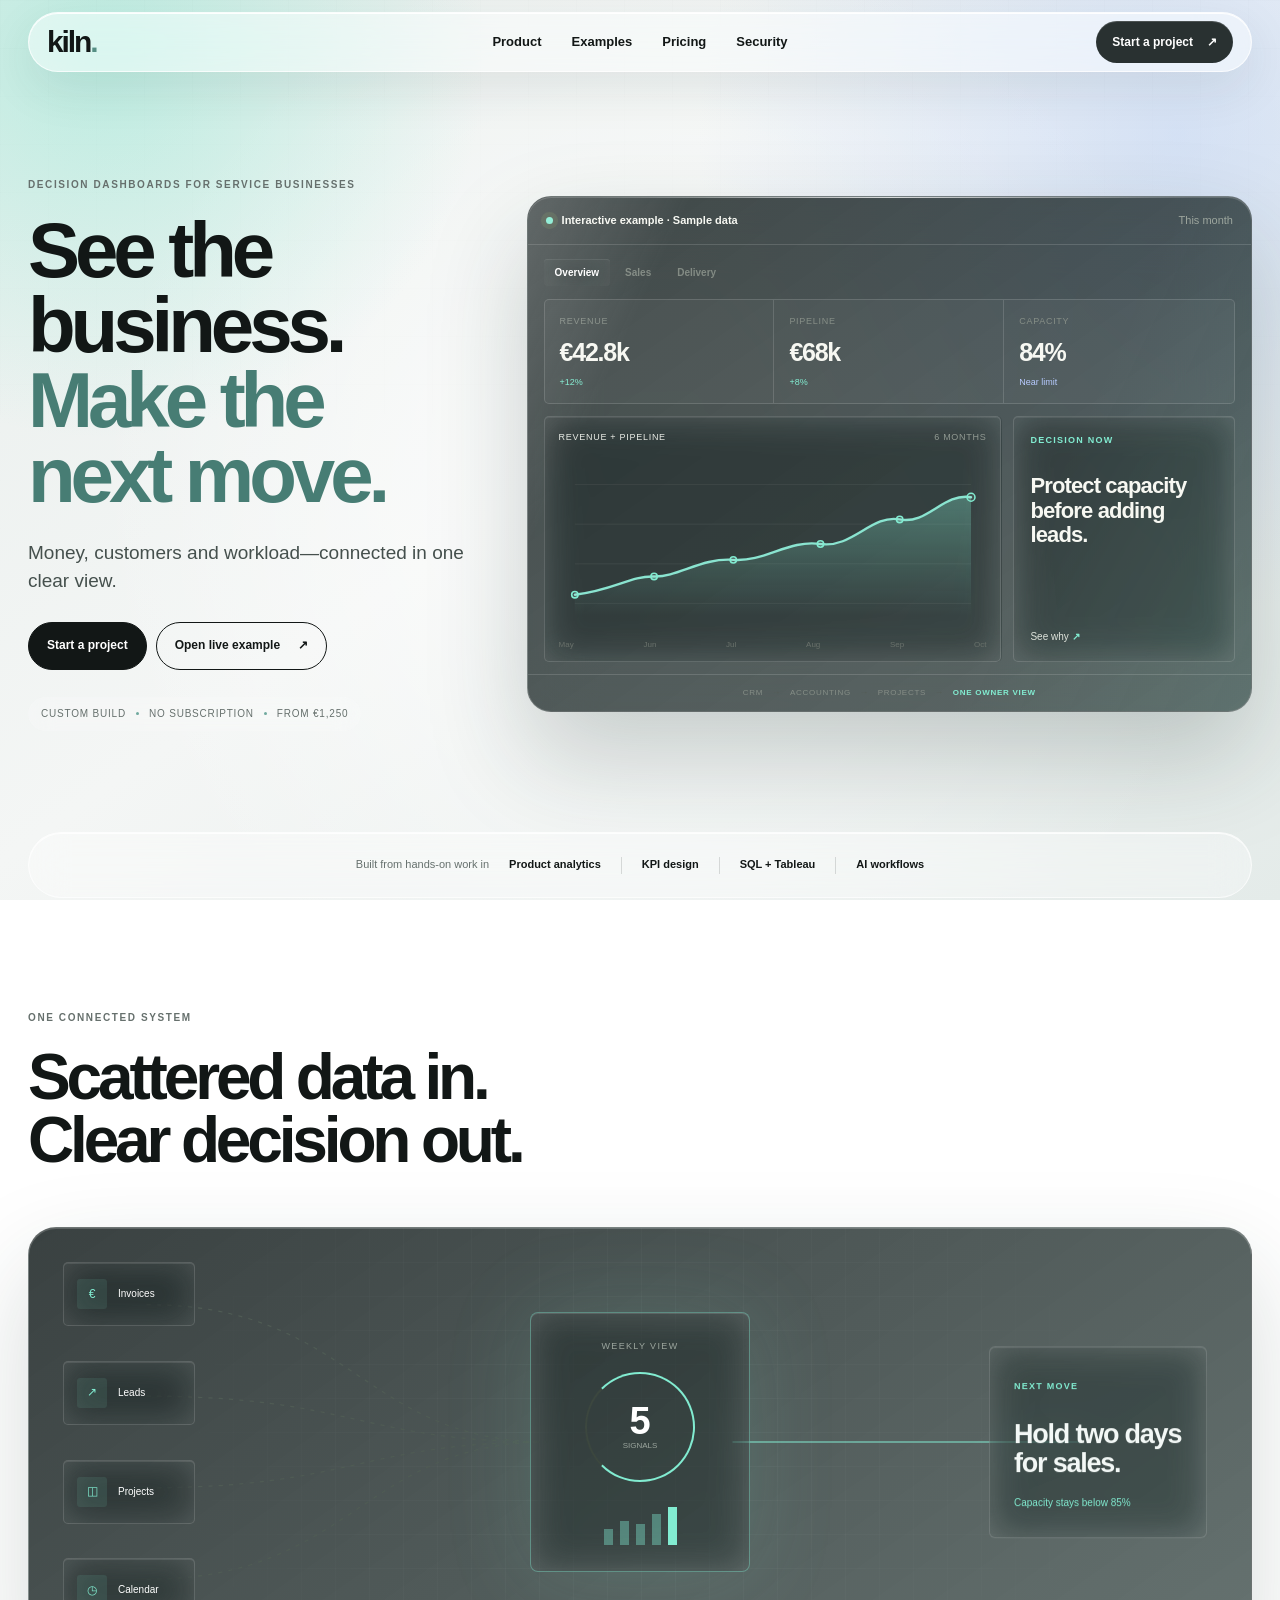
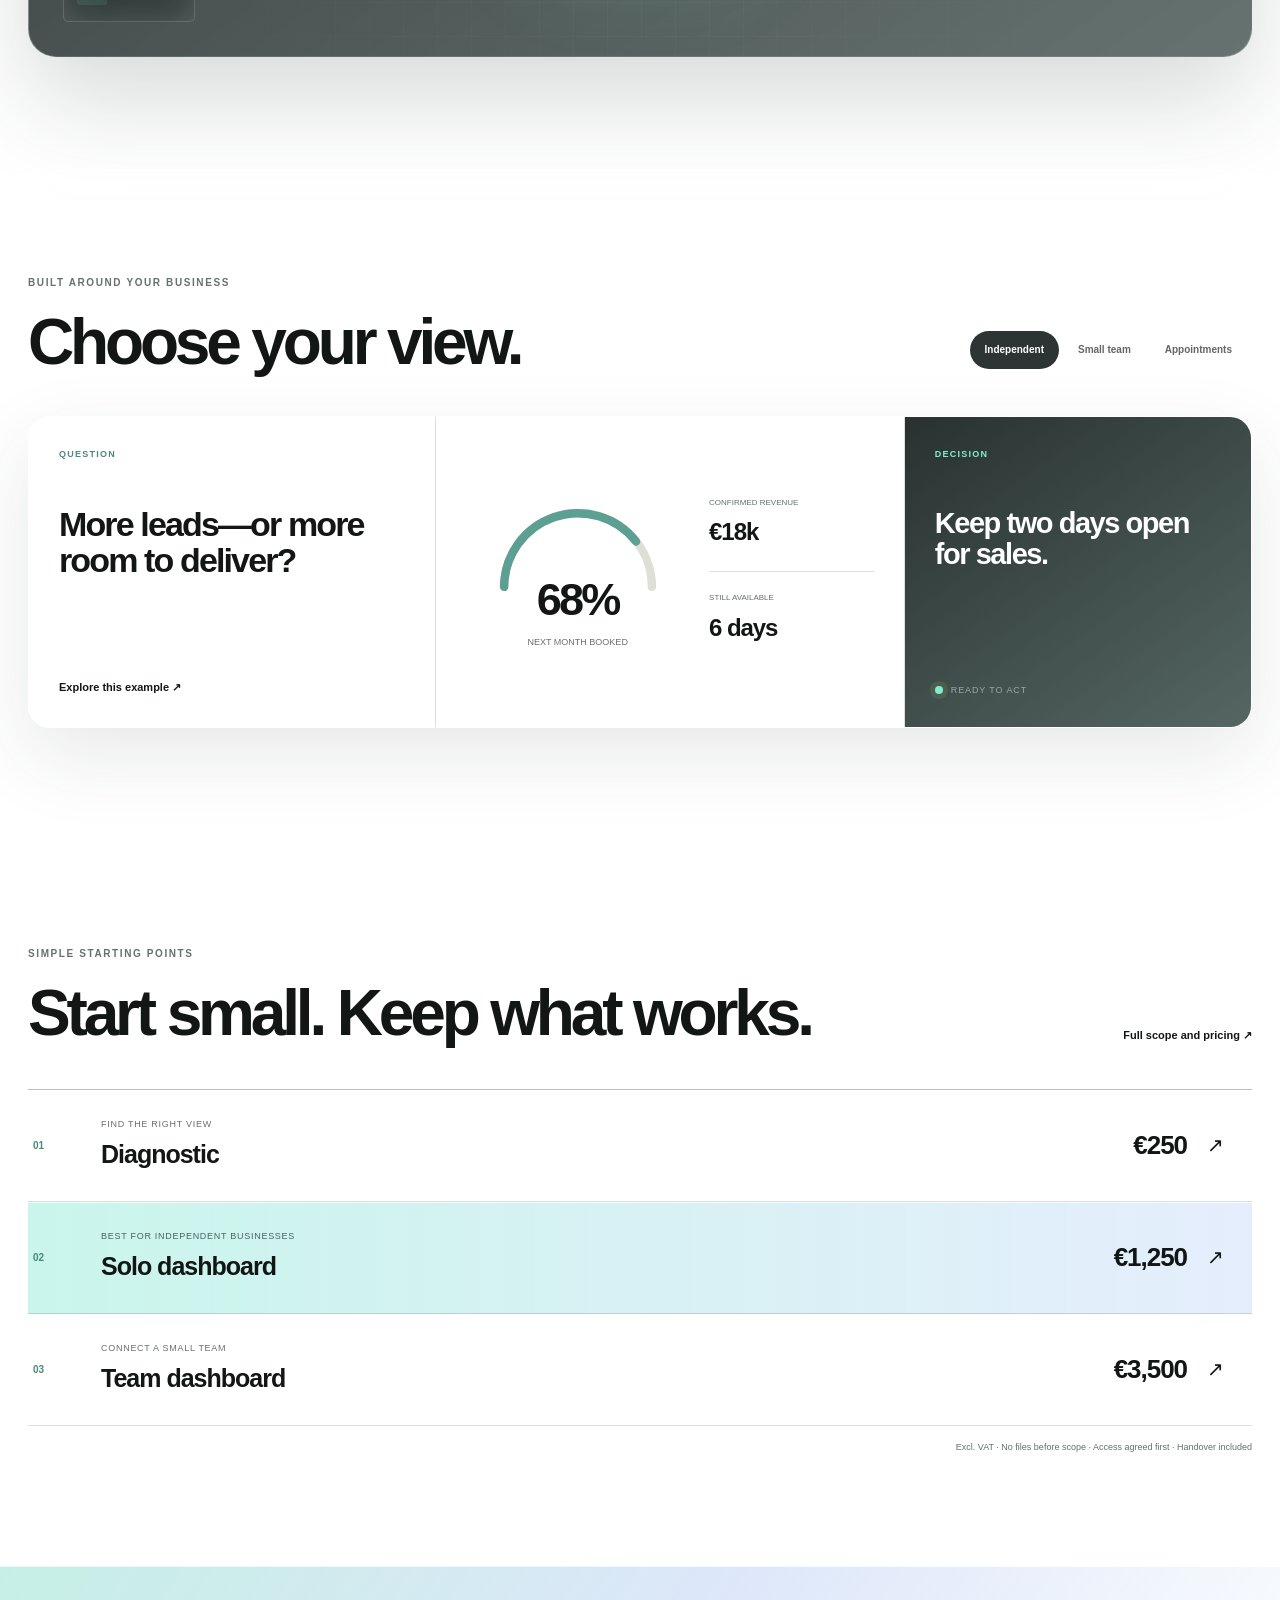
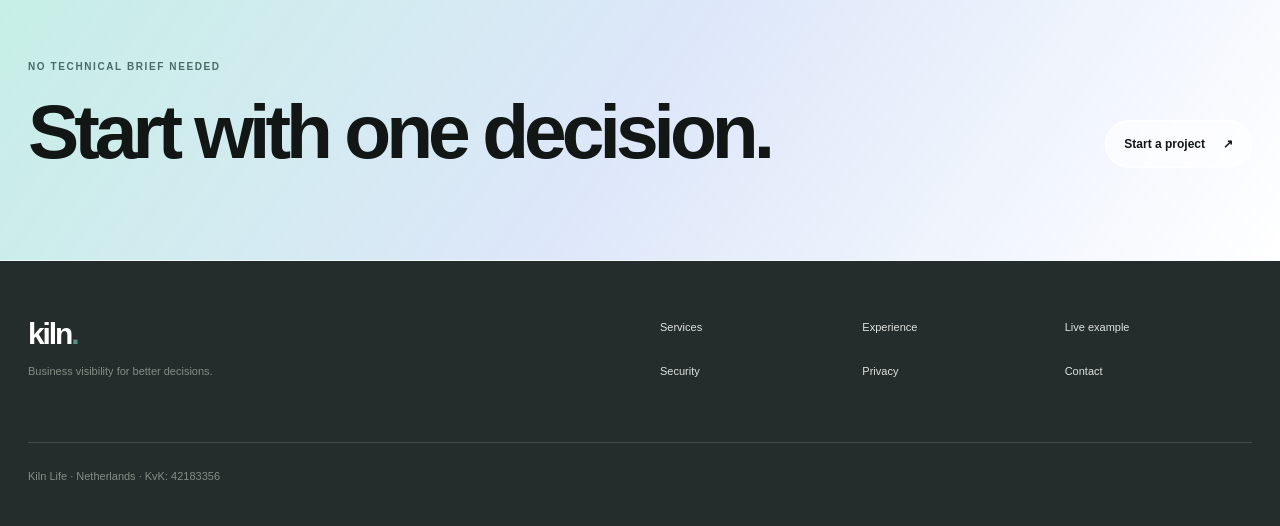
==== commit 08204205: "Shift Kiln to a transparent glass visual system" ====
--- a/index.html
+++ b/index.html
@@ -37,7 +37,7 @@
         <div class="v3-product-main">
           <div class="v3-chart-panel">
             <div class="v3-panel-label"><span id="v3ChartLabel">Revenue + pipeline</span><span>6 months</span></div>
-            <svg class="v3-chart" viewBox="0 0 540 220" role="img" aria-label="Six month business trend chart"><defs><linearGradient id="areaGlow" x1="0" y1="0" x2="0" y2="1"><stop offset="0" stop-color="#B9E769" stop-opacity=".32"/><stop offset="1" stop-color="#B9E769" stop-opacity="0"/></linearGradient></defs><g class="v3-grid"><path d="M20 35H520M20 85H520M20 135H520M20 185H520"/></g><path id="v3Area" class="v3-area" d="M20 174 C70 168 90 150 120 151 S180 127 220 130 S290 104 330 110 S395 72 430 79 S485 45 520 51 L520 200 L20 200Z"/><path id="v3Line" class="v3-line" d="M20 174 C70 168 90 150 120 151 S180 127 220 130 S290 104 330 110 S395 72 430 79 S485 45 520 51"/><g class="v3-dots"><circle cx="20" cy="174" r="4"/><circle cx="120" cy="151" r="4"/><circle cx="220" cy="130" r="4"/><circle cx="330" cy="110" r="4"/><circle cx="430" cy="79" r="4"/><circle cx="520" cy="51" r="5"/></g></svg>
+            <svg class="v3-chart" viewBox="0 0 540 220" role="img" aria-label="Six month business trend chart"><defs><linearGradient id="areaGlow" x1="0" y1="0" x2="0" y2="1"><stop offset="0" stop-color="#82ECD1" stop-opacity=".32"/><stop offset="1" stop-color="#82ECD1" stop-opacity="0"/></linearGradient></defs><g class="v3-grid"><path d="M20 35H520M20 85H520M20 135H520M20 185H520"/></g><path id="v3Area" class="v3-area" d="M20 174 C70 168 90 150 120 151 S180 127 220 130 S290 104 330 110 S395 72 430 79 S485 45 520 51 L520 200 L20 200Z"/><path id="v3Line" class="v3-line" d="M20 174 C70 168 90 150 120 151 S180 127 220 130 S290 104 330 110 S395 72 430 79 S485 45 520 51"/><g class="v3-dots"><circle cx="20" cy="174" r="4"/><circle cx="120" cy="151" r="4"/><circle cx="220" cy="130" r="4"/><circle cx="330" cy="110" r="4"/><circle cx="430" cy="79" r="4"/><circle cx="520" cy="51" r="5"/></g></svg>
             <div class="v3-months"><span>May</span><span>Jun</span><span>Jul</span><span>Aug</span><span>Sep</span><span>Oct</span></div>
           </div>
           <div class="v3-decision-panel"><span>Decision now</span><strong id="v3Decision">Protect capacity before adding leads.</strong><a href="sample.html">See why <b>↗</b></a></div>
--- a/site.css
+++ b/site.css
@@ -1,5 +1,5 @@
-:root{--ink:#11130F;--ivory:#F6F6EF;--paper:#FFFFFF;--clay:#FF795F;--clay-dark:#D85F49;--muted:#676B62;--line:#CFD1C6;--coal:#151A18;--cream:#F8F8F2;--green:#688845;--max:1180px;--serif:"Avenir Next",Avenir,"Helvetica Neue",Helvetica,Arial,sans-serif;--sans:"Avenir Next",Avenir,"Helvetica Neue",Helvetica,Arial,sans-serif}
-*{box-sizing:border-box}html{scroll-behavior:smooth}body{margin:0;overflow-x:hidden;background:var(--ivory);color:var(--ink);font:16px/1.58 var(--sans)}a{color:inherit}.wrap{width:min(var(--max),calc(100% - 48px));margin:auto}.top{min-height:78px;display:flex;align-items:center;justify-content:space-between;border-bottom:1px solid var(--line);gap:28px}.brand{font:500 30px/1 var(--serif);letter-spacing:-.045em;text-decoration:none}.brand span{color:var(--clay)}nav{display:flex;gap:25px;align-items:center}nav a{text-decoration:none;font-size:13px;font-weight:700}nav a:hover{color:var(--clay)}.nav-cta{border:1px solid var(--ink);padding:9px 14px}.button{min-height:48px;padding:0 18px;display:inline-flex;align-items:center;justify-content:center;border:1px solid var(--ink);background:transparent;color:var(--ink);text-decoration:none;font-size:13px;font-weight:800;cursor:pointer}.button.primary{background:var(--ink);color:var(--cream)}.button.clay{background:var(--clay);border-color:var(--clay);color:#fff}.button:hover{border-color:var(--clay);color:var(--clay)}.button.primary:hover,.button.clay:hover{background:var(--clay-dark);border-color:var(--clay-dark);color:#fff}.actions{display:flex;gap:10px;flex-wrap:wrap}.eyebrow,.kicker{margin:0;text-transform:uppercase;letter-spacing:.15em;font-size:11px;font-weight:800;color:var(--clay)}h1,h2,h3{font-family:var(--serif);font-weight:500;letter-spacing:-.045em;margin:0}h1{font-size:clamp(58px,8.6vw,112px);line-height:.94}h2{font-size:clamp(42px,5.8vw,72px);line-height:.98}h3{font-size:30px;line-height:1.04}.hero{display:grid;grid-template-columns:1.35fr .65fr;gap:72px;padding:88px 0 76px;border-bottom:1px solid var(--line)}.hero-copy{align-self:end}.hero-copy>p{font-size:20px;color:#3F3B35;margin:0 0 26px}.hero-meta{display:flex;gap:18px;flex-wrap:wrap;margin-top:30px;padding-top:18px;border-top:1px solid var(--line);font-size:11px;text-transform:uppercase;letter-spacing:.08em;color:var(--muted)}.section{padding:86px 0;border-bottom:1px solid var(--line)}.section-head{display:grid;grid-template-columns:.62fr 1.38fr;gap:65px;margin-bottom:48px}.section-head p:not(.kicker){max-width:620px;color:var(--muted);font-size:18px}.statement{display:grid;grid-template-columns:.62fr 1.38fr;gap:65px;padding:74px 0;border-bottom:1px solid var(--line)}.statement blockquote{font:500 clamp(34px,4.4vw,58px)/1.08 var(--serif);letter-spacing:-.035em;margin:0}.offer-path{display:grid;grid-template-columns:repeat(3,1fr);border-top:1px solid var(--line)}.offer-step{padding:28px 30px 32px 0;border-bottom:1px solid var(--line);min-height:330px;display:flex;flex-direction:column}.offer-step+.offer-step{padding-left:30px;border-left:1px solid var(--line)}.offer-num{font-size:11px;color:var(--clay);font-weight:800;letter-spacing:.1em}.offer-step h3{margin:38px 0 16px}.offer-step p{color:var(--muted);margin:0}.offer-step .price{display:block;font-size:13px;font-weight:800;margin:22px 0}.offer-step a:last-child{margin-top:auto;font-size:13px;font-weight:800;color:var(--clay)}.sample-band{background:var(--coal);color:var(--cream);padding:86px 0}.sample-grid{display:grid;grid-template-columns:.72fr 1.28fr;gap:64px;align-items:center}.sample-copy p:not(.eyebrow){color:#C7C0B4;font-size:18px}.sample-copy .button{border-color:#E8E0D3;color:#fff}.sample-copy .button.primary{background:var(--clay);border-color:var(--clay)}.sample-window{background:#EEE8DC;color:var(--ink);border:1px solid #5A554C;box-shadow:0 24px 70px rgba(0,0,0,.2)}.window-top{padding:14px 17px;border-bottom:1px solid var(--line);display:flex;justify-content:space-between;font-size:11px;font-weight:800}.window-status{color:var(--green);text-transform:uppercase;letter-spacing:.08em}.window-metrics{display:grid;grid-template-columns:repeat(3,1fr);border-bottom:1px solid var(--line)}.window-metric{padding:17px;border-right:1px solid var(--line)}.window-metric:last-child{border-right:0}.window-metric span{display:block;color:var(--muted);font-size:9px;text-transform:uppercase;letter-spacing:.09em}.window-metric strong{display:block;font:500 27px/1 var(--serif);margin-top:6px}.window-body{display:grid;grid-template-columns:1.25fr .75fr}.window-chart{padding:18px;border-right:1px solid var(--line)}.window-chart svg{width:100%;height:180px}.chart-grid{stroke:#D6CEC1;stroke-width:1}.chart-base{fill:none;stroke:#898278;stroke-width:2}.chart-line{fill:none;stroke:var(--clay);stroke-width:3;stroke-linecap:round;stroke-dasharray:800;animation:draw 1.2s ease both}.window-brief{padding:18px;background:var(--cream)}.window-brief span{font-size:9px;color:var(--clay);text-transform:uppercase;letter-spacing:.1em;font-weight:800}.window-brief h3{font-size:25px;margin:12px 0}.window-brief p{font-size:12px;color:var(--muted)}.proof{display:grid;grid-template-columns:.72fr 1.28fr;gap:64px}.proof-copy>p{font-size:19px;color:#45413A}.proof-list{border-top:1px solid var(--line)}.proof-row{display:grid;grid-template-columns:42px 1fr;gap:16px;padding:18px 0;border-bottom:1px solid var(--line)}.proof-row span{font-size:11px;color:var(--clay);font-weight:800}.proof-row strong{display:block;font-size:14px}.proof-row p{margin:3px 0 0;color:var(--muted);font-size:13px}.security-strip{display:grid;grid-template-columns:.72fr 1.28fr;gap:64px;padding:42px 0}.security-strip p{margin:0;color:var(--muted)}.dot-rule{position:relative;height:78px;margin:0 0 24px}.dot-rule:before{content:"";position:absolute;left:0;right:0;top:38px;height:1px;background:var(--line)}.dot-rule:after{content:"";position:absolute;left:42%;top:23px;width:30px;height:30px;border-radius:50%;background:var(--clay);box-shadow:62px 0 0 var(--ink),124px 0 0 transparent;border:1px solid var(--clay)}.final-cta{background:var(--clay);color:#fff;padding:82px 0}.final-grid{display:grid;grid-template-columns:1.25fr .75fr;gap:60px;align-items:end}.final-cta h2{font-size:clamp(50px,7vw,92px)}.final-cta p{font-size:18px;margin:0 0 20px}.final-cta .button{border-color:#fff;color:#fff}.final-cta .button:hover{background:#fff;color:var(--clay)}footer{background:var(--coal);color:#CEC6BA;padding:32px 0 40px}.footer-grid{display:flex;justify-content:space-between;gap:30px;align-items:flex-end}.footer-links{display:flex;gap:18px;flex-wrap:wrap}.footer-links a{font-size:12px;color:#CEC6BA}.legal{margin:22px 0 0;color:#8F897F;font-size:11px}.page-hero{padding:74px 0 64px;border-bottom:1px solid var(--line)}.page-hero h1{max-width:1000px}.page-hero .lead{max-width:720px;font-size:20px;color:#47423B;margin:28px 0 0}.crumb{display:inline-block;margin-bottom:38px;color:var(--muted);font-size:12px}.content-grid{display:grid;grid-template-columns:.52fr 1.48fr;gap:72px}.side-note{position:sticky;top:24px;align-self:start}.side-note p{color:var(--muted);font-size:13px}.ledger{border-top:1px solid var(--line)}.ledger-row{display:grid;grid-template-columns:90px 1fr;gap:28px;padding:28px 0;border-bottom:1px solid var(--line)}.ledger-num{font:500 30px/1 var(--serif);color:var(--clay)}.ledger-row h2{font-size:38px}.ledger-row h3{font-size:28px}.ledger-row p{color:var(--muted);margin:10px 0}.meta-line{display:flex;gap:14px;flex-wrap:wrap;font-size:11px;text-transform:uppercase;letter-spacing:.08em;color:var(--muted);margin:13px 0}.detail-list{display:grid;grid-template-columns:repeat(2,1fr);gap:0 28px;margin:18px 0 0;padding:0;list-style:none}.detail-list li{padding:10px 0;border-top:1px solid var(--line);font-size:13px}.case{padding:42px 0;border-top:1px solid var(--line)}.case:first-child{border-top:0;padding-top:0}.case-title{display:grid;grid-template-columns:.52fr 1.48fr;gap:52px}.case-title h2{font-size:46px}.case-facts{display:grid;grid-template-columns:repeat(3,1fr);gap:24px;margin-top:28px}.case-fact{border-top:1px solid var(--line);padding-top:14px}.case-fact span{display:block;font-size:10px;text-transform:uppercase;letter-spacing:.1em;color:var(--clay);font-weight:800}.case-fact p{font-size:13px;color:var(--muted)}.notice{padding:22px 24px;background:var(--paper);border:1px solid var(--line);font-size:13px;color:var(--muted)}.deliverable-row{display:grid;grid-template-columns:64px .72fr 1.28fr;gap:25px;padding:22px 0;border-top:1px solid var(--line)}.deliverable-row span{font:500 28px/1 var(--serif);color:var(--clay)}.deliverable-row strong{font-size:14px}.deliverable-row p{margin:0;color:var(--muted);font-size:13px}.policy-grid{display:grid;grid-template-columns:repeat(2,1fr);border-top:1px solid var(--line)}.policy{padding:26px 28px 30px 0;border-bottom:1px solid var(--line)}.policy:nth-child(even){padding-left:28px;border-left:1px solid var(--line)}.policy h3{font-family:var(--sans);font-size:15px;letter-spacing:0;font-weight:800;margin-bottom:10px}.policy p{font-size:13px;color:var(--muted)}.tool-shell{background:var(--coal);color:var(--cream);padding:38px}.tool-grid{display:grid;grid-template-columns:1fr 1fr;gap:0;border-top:1px solid #5B574E}.tool-form{padding:30px 34px 20px 0}.field{margin-bottom:20px}.field label{display:block;margin-bottom:7px;font-size:10px;text-transform:uppercase;letter-spacing:.1em;color:#C9C2B7;font-weight:800}.field input,.field textarea{width:100%;padding:12px 13px;border:1px solid #666057;background:#302E29;color:#fff;font:inherit;border-radius:0}.field textarea{min-height:82px;resize:vertical}.tool-result{border-left:1px solid #5B574E;padding:30px 0 20px 34px}.score{font:500 58px/1 var(--serif);color:#FF8267}.tool-result pre{white-space:pre-wrap;font:13px/1.6 ui-monospace,SFMono-Regular,Menlo,monospace;color:#DDD5C9}.small{font-size:12px;color:var(--muted)}@keyframes draw{from{stroke-dashoffset:800}to{stroke-dashoffset:0}}
+:root{--ink:#121716;--ivory:#EDF1F0;--paper:rgba(255,255,255,.52);--clay:#4E8077;--clay-dark:#2D5D55;--muted:#66706D;--line:rgba(18,23,22,.16);--coal:#17201F;--cream:#F7FAF9;--green:#4E8077;--max:1180px;--serif:"Avenir Next",Avenir,"Helvetica Neue",Helvetica,Arial,sans-serif;--sans:"Avenir Next",Avenir,"Helvetica Neue",Helvetica,Arial,sans-serif}
+*{box-sizing:border-box}html{scroll-behavior:smooth}body{margin:0;overflow-x:hidden;background:var(--ivory);color:var(--ink);font:16px/1.58 var(--sans)}a{color:inherit}.wrap{width:min(var(--max),calc(100% - 48px));margin:auto}.top{min-height:78px;display:flex;align-items:center;justify-content:space-between;border-bottom:1px solid var(--line);gap:28px}.brand{font:500 30px/1 var(--serif);letter-spacing:-.045em;text-decoration:none}.brand span{color:var(--clay)}nav{display:flex;gap:25px;align-items:center}nav a{text-decoration:none;font-size:13px;font-weight:700}nav a:hover{color:var(--clay)}.nav-cta{border:1px solid var(--ink);padding:9px 14px}.button{min-height:48px;padding:0 18px;display:inline-flex;align-items:center;justify-content:center;border:1px solid var(--ink);background:transparent;color:var(--ink);text-decoration:none;font-size:13px;font-weight:800;cursor:pointer}.button.primary{background:var(--ink);color:var(--cream)}.button.clay{background:var(--clay);border-color:var(--clay);color:#fff}.button:hover{border-color:var(--clay);color:var(--clay)}.button.primary:hover,.button.clay:hover{background:var(--clay-dark);border-color:var(--clay-dark);color:#fff}.actions{display:flex;gap:10px;flex-wrap:wrap}.eyebrow,.kicker{margin:0;text-transform:uppercase;letter-spacing:.15em;font-size:11px;font-weight:800;color:var(--clay)}h1,h2,h3{font-family:var(--serif);font-weight:500;letter-spacing:-.045em;margin:0}h1{font-size:clamp(58px,8.6vw,112px);line-height:.94}h2{font-size:clamp(42px,5.8vw,72px);line-height:.98}h3{font-size:30px;line-height:1.04}.hero{display:grid;grid-template-columns:1.35fr .65fr;gap:72px;padding:88px 0 76px;border-bottom:1px solid var(--line)}.hero-copy{align-self:end}.hero-copy>p{font-size:20px;color:#3F3B35;margin:0 0 26px}.hero-meta{display:flex;gap:18px;flex-wrap:wrap;margin-top:30px;padding-top:18px;border-top:1px solid var(--line);font-size:11px;text-transform:uppercase;letter-spacing:.08em;color:var(--muted)}.section{padding:86px 0;border-bottom:1px solid var(--line)}.section-head{display:grid;grid-template-columns:.62fr 1.38fr;gap:65px;margin-bottom:48px}.section-head p:not(.kicker){max-width:620px;color:var(--muted);font-size:18px}.statement{display:grid;grid-template-columns:.62fr 1.38fr;gap:65px;padding:74px 0;border-bottom:1px solid var(--line)}.statement blockquote{font:500 clamp(34px,4.4vw,58px)/1.08 var(--serif);letter-spacing:-.035em;margin:0}.offer-path{display:grid;grid-template-columns:repeat(3,1fr);border-top:1px solid var(--line)}.offer-step{padding:28px 30px 32px 0;border-bottom:1px solid var(--line);min-height:330px;display:flex;flex-direction:column}.offer-step+.offer-step{padding-left:30px;border-left:1px solid var(--line)}.offer-num{font-size:11px;color:var(--clay);font-weight:800;letter-spacing:.1em}.offer-step h3{margin:38px 0 16px}.offer-step p{color:var(--muted);margin:0}.offer-step .price{display:block;font-size:13px;font-weight:800;margin:22px 0}.offer-step a:last-child{margin-top:auto;font-size:13px;font-weight:800;color:var(--clay)}.sample-band{background:var(--coal);color:var(--cream);padding:86px 0}.sample-grid{display:grid;grid-template-columns:.72fr 1.28fr;gap:64px;align-items:center}.sample-copy p:not(.eyebrow){color:#C7C0B4;font-size:18px}.sample-copy .button{border-color:#E8E0D3;color:#fff}.sample-copy .button.primary{background:var(--clay);border-color:var(--clay)}.sample-window{background:#EEE8DC;color:var(--ink);border:1px solid #5A554C;box-shadow:0 24px 70px rgba(0,0,0,.2)}.window-top{padding:14px 17px;border-bottom:1px solid var(--line);display:flex;justify-content:space-between;font-size:11px;font-weight:800}.window-status{color:var(--green);text-transform:uppercase;letter-spacing:.08em}.window-metrics{display:grid;grid-template-columns:repeat(3,1fr);border-bottom:1px solid var(--line)}.window-metric{padding:17px;border-right:1px solid var(--line)}.window-metric:last-child{border-right:0}.window-metric span{display:block;color:var(--muted);font-size:9px;text-transform:uppercase;letter-spacing:.09em}.window-metric strong{display:block;font:500 27px/1 var(--serif);margin-top:6px}.window-body{display:grid;grid-template-columns:1.25fr .75fr}.window-chart{padding:18px;border-right:1px solid var(--line)}.window-chart svg{width:100%;height:180px}.chart-grid{stroke:#D6CEC1;stroke-width:1}.chart-base{fill:none;stroke:#898278;stroke-width:2}.chart-line{fill:none;stroke:var(--clay);stroke-width:3;stroke-linecap:round;stroke-dasharray:800;animation:draw 1.2s ease both}.window-brief{padding:18px;background:var(--cream)}.window-brief span{font-size:9px;color:var(--clay);text-transform:uppercase;letter-spacing:.1em;font-weight:800}.window-brief h3{font-size:25px;margin:12px 0}.window-brief p{font-size:12px;color:var(--muted)}.proof{display:grid;grid-template-columns:.72fr 1.28fr;gap:64px}.proof-copy>p{font-size:19px;color:#45413A}.proof-list{border-top:1px solid var(--line)}.proof-row{display:grid;grid-template-columns:42px 1fr;gap:16px;padding:18px 0;border-bottom:1px solid var(--line)}.proof-row span{font-size:11px;color:var(--clay);font-weight:800}.proof-row strong{display:block;font-size:14px}.proof-row p{margin:3px 0 0;color:var(--muted);font-size:13px}.security-strip{display:grid;grid-template-columns:.72fr 1.28fr;gap:64px;padding:42px 0}.security-strip p{margin:0;color:var(--muted)}.dot-rule{position:relative;height:78px;margin:0 0 24px}.dot-rule:before{content:"";position:absolute;left:0;right:0;top:38px;height:1px;background:var(--line)}.dot-rule:after{content:"";position:absolute;left:42%;top:23px;width:30px;height:30px;border-radius:50%;background:var(--clay);box-shadow:62px 0 0 var(--ink),124px 0 0 transparent;border:1px solid var(--clay)}.final-cta{background:var(--clay);color:#fff;padding:82px 0}.final-grid{display:grid;grid-template-columns:1.25fr .75fr;gap:60px;align-items:end}.final-cta h2{font-size:clamp(50px,7vw,92px)}.final-cta p{font-size:18px;margin:0 0 20px}.final-cta .button{border-color:#fff;color:#fff}.final-cta .button:hover{background:#fff;color:var(--clay)}footer{background:var(--coal);color:#CEC6BA;padding:32px 0 40px}.footer-grid{display:flex;justify-content:space-between;gap:30px;align-items:flex-end}.footer-links{display:flex;gap:18px;flex-wrap:wrap}.footer-links a{font-size:12px;color:#CEC6BA}.legal{margin:22px 0 0;color:#8F897F;font-size:11px}.page-hero{padding:74px 0 64px;border-bottom:1px solid var(--line)}.page-hero h1{max-width:1000px}.page-hero .lead{max-width:720px;font-size:20px;color:#47423B;margin:28px 0 0}.crumb{display:inline-block;margin-bottom:38px;color:var(--muted);font-size:12px}.content-grid{display:grid;grid-template-columns:.52fr 1.48fr;gap:72px}.side-note{position:sticky;top:24px;align-self:start}.side-note p{color:var(--muted);font-size:13px}.ledger{border-top:1px solid var(--line)}.ledger-row{display:grid;grid-template-columns:90px 1fr;gap:28px;padding:28px 0;border-bottom:1px solid var(--line)}.ledger-num{font:500 30px/1 var(--serif);color:var(--clay)}.ledger-row h2{font-size:38px}.ledger-row h3{font-size:28px}.ledger-row p{color:var(--muted);margin:10px 0}.meta-line{display:flex;gap:14px;flex-wrap:wrap;font-size:11px;text-transform:uppercase;letter-spacing:.08em;color:var(--muted);margin:13px 0}.detail-list{display:grid;grid-template-columns:repeat(2,1fr);gap:0 28px;margin:18px 0 0;padding:0;list-style:none}.detail-list li{padding:10px 0;border-top:1px solid var(--line);font-size:13px}.case{padding:42px 0;border-top:1px solid var(--line)}.case:first-child{border-top:0;padding-top:0}.case-title{display:grid;grid-template-columns:.52fr 1.48fr;gap:52px}.case-title h2{font-size:46px}.case-facts{display:grid;grid-template-columns:repeat(3,1fr);gap:24px;margin-top:28px}.case-fact{border-top:1px solid var(--line);padding-top:14px}.case-fact span{display:block;font-size:10px;text-transform:uppercase;letter-spacing:.1em;color:var(--clay);font-weight:800}.case-fact p{font-size:13px;color:var(--muted)}.notice{padding:22px 24px;background:var(--paper);border:1px solid var(--line);font-size:13px;color:var(--muted)}.deliverable-row{display:grid;grid-template-columns:64px .72fr 1.28fr;gap:25px;padding:22px 0;border-top:1px solid var(--line)}.deliverable-row span{font:500 28px/1 var(--serif);color:var(--clay)}.deliverable-row strong{font-size:14px}.deliverable-row p{margin:0;color:var(--muted);font-size:13px}.policy-grid{display:grid;grid-template-columns:repeat(2,1fr);border-top:1px solid var(--line)}.policy{padding:26px 28px 30px 0;border-bottom:1px solid var(--line)}.policy:nth-child(even){padding-left:28px;border-left:1px solid var(--line)}.policy h3{font-family:var(--sans);font-size:15px;letter-spacing:0;font-weight:800;margin-bottom:10px}.policy p{font-size:13px;color:var(--muted)}.tool-shell{background:var(--coal);color:var(--cream);padding:38px}.tool-grid{display:grid;grid-template-columns:1fr 1fr;gap:0;border-top:1px solid #5B574E}.tool-form{padding:30px 34px 20px 0}.field{margin-bottom:20px}.field label{display:block;margin-bottom:7px;font-size:10px;text-transform:uppercase;letter-spacing:.1em;color:#C9C2B7;font-weight:800}.field input,.field textarea{width:100%;padding:12px 13px;border:1px solid #666057;background:#302E29;color:#fff;font:inherit;border-radius:0}.field textarea{min-height:82px;resize:vertical}.tool-result{border-left:1px solid #5B574E;padding:30px 0 20px 34px}.score{font:500 58px/1 var(--serif);color:#82ECD1}.tool-result pre{white-space:pre-wrap;font:13px/1.6 ui-monospace,SFMono-Regular,Menlo,monospace;color:#DDD5C9}.small{font-size:12px;color:var(--muted)}@keyframes draw{from{stroke-dashoffset:800}to{stroke-dashoffset:0}}
 @media(max-width:900px){.hero,.section-head,.statement,.sample-grid,.proof,.security-strip,.final-grid,.content-grid,.case-title{grid-template-columns:1fr;gap:30px}.offer-path{grid-template-columns:1fr}.offer-step+.offer-step{border-left:0;padding-left:0}.offer-step{min-height:0}.window-body{grid-template-columns:1fr}.window-chart{border-right:0;border-bottom:1px solid var(--line)}.case-facts{grid-template-columns:1fr}.side-note{position:static}.tool-grid{grid-template-columns:1fr}.tool-result{border-left:0;border-top:1px solid #5B574E;padding:28px 0}.tool-form{padding-right:0}}
 @media(max-width:720px){.wrap{width:min(var(--max),calc(100% - 30px))}.top{min-height:70px;gap:12px}.brand{font-size:27px}nav a:not(.nav-cta){display:none}.nav-cta{padding:8px 10px;font-size:11px;white-space:nowrap}.hero{padding:58px 0}.hero h1{font-size:50px;line-height:.98}.hero-meta{gap:10px}.section{padding:64px 0}.window-metrics{grid-template-columns:1fr}.window-metric{border-right:0;border-bottom:1px solid var(--line)}.window-metric:last-child{border-bottom:0}.proof-row{grid-template-columns:30px 1fr}.policy-grid{grid-template-columns:1fr}.policy:nth-child(even){border-left:0;padding-left:0}.detail-list{grid-template-columns:1fr}.ledger-row{grid-template-columns:46px 1fr;gap:14px}.ledger-row h2{font-size:32px}.case-title h2{font-size:38px}.deliverable-row{grid-template-columns:40px 1fr}.deliverable-row p{grid-column:2}.footer-grid{display:block}.footer-links{margin-top:20px}.final-cta{padding:64px 0}.page-hero h1{font-size:48px;line-height:1}.tool-shell{padding:24px}.sample-band{padding:68px 0}}
 /* Decision-led homepage and services */
@@ -35,3 +35,27 @@
 @media(max-width:1000px){.v3-hero{grid-template-columns:1fr;padding-top:60px}.v3-hero-copy{max-width:760px}.v3-product{max-width:820px}.v3-flow-output{right:25px;width:190px}.v3-example-stage{grid-template-columns:1fr 1fr}.v3-example-stage>div:nth-child(2){border-right:0}.v3-example-decision{grid-column:1/-1;min-height:210px!important;border-top:1px solid var(--v3-line)}}
 @media(max-width:720px){.v3-wrap{width:min(100% - 30px,1240px)}.v3-nav{height:68px;grid-template-columns:1fr auto}.v3-nav nav{display:none}.v3-nav-cta{min-height:39px;padding-inline:13px}.v3-hero{gap:38px;padding:51px 0 60px}.v3-hero h1{font-size:52px}.v3-lead{font-size:17px;margin:20px 0}.v3-actions{display:grid}.v3-button{width:100%}.v3-proofline{justify-content:center;gap:7px;font-size:8px}.v3-product-main{grid-template-columns:1fr}.v3-kpi-row strong{font-size:20px}.v3-kpi-row>div{padding:12px 9px}.v3-chart{height:160px}.v3-decision-panel{min-height:170px}.v3-signal-row{justify-content:flex-start;overflow:hidden;white-space:nowrap}.v3-trust-inner{padding:20px 0;justify-content:flex-start;gap:11px}.v3-trust-inner i{height:1px;width:14px}.v3-system,.v3-pricing{padding:75px 0}.v3-flow-canvas{height:630px;margin-top:35px}.v3-flow-sources{left:20px;right:20px;top:22px;bottom:auto;display:grid;grid-template-columns:1fr 1fr;gap:8px}.v3-flow-sources>div{width:auto}.v3-connectors{display:none}.v3-flow-core{top:53%;width:190px;height:210px}.v3-flow-output{top:auto;left:20px;right:20px;bottom:22px;width:auto;min-height:135px;transform:none}.v3-flow-output strong{font-size:24px;margin:17px 0 8px}.v3-examples{padding:74px 0}.v3-section-row{display:grid;gap:26px}.v3-audience-tabs{overflow-x:auto}.v3-audience-tabs button{white-space:nowrap}.v3-example-stage{grid-template-columns:1fr}.v3-example-stage>div,.v3-example-stage>div:nth-child(2){min-height:260px;border-right:0;border-bottom:1px solid var(--v3-line)}.v3-example-stage>div:last-child{border-bottom:0}.v3-example-question h3{margin-top:32px;font-size:30px}.v3-example-visual{grid-template-columns:1fr 1fr}.v3-example-decision{grid-column:auto}.v3-price-row>a{grid-template-columns:30px 1fr auto;gap:10px;padding-right:8px}.v3-price-row>a>i{display:none}.v3-price-row small{font-size:7px}.v3-price-row strong,.v3-price-row b{font-size:20px}.v3-close{padding:72px 0}.v3-close-inner{display:grid}.v3-footer>.v3-wrap{grid-template-columns:1fr}.v3-footer-links{grid-template-columns:repeat(2,1fr)}.v3-legal{grid-column:auto}}
 @media(prefers-reduced-motion:reduce){.v3-line,.v3-area,.v3-gauge .fill,.v3-price-row>a{transition:none}}
+
+/* Glass direction — cool, transparent, product-led */
+body{background:radial-gradient(circle at 8% 4%,rgba(151,231,213,.38),transparent 25rem),radial-gradient(circle at 91% 18%,rgba(178,202,246,.34),transparent 30rem),radial-gradient(circle at 58% 74%,rgba(221,231,226,.9),transparent 34rem),#edf1f0;background-attachment:fixed}
+body:not(.home-v3) .top{position:sticky;z-index:20;top:12px;width:min(var(--max),calc(100% - 48px));min-height:60px;margin:12px auto 0;padding:0 20px;border:1px solid rgba(255,255,255,.7);border-radius:999px;background:rgba(249,252,251,.55);box-shadow:0 12px 45px rgba(30,48,43,.08),inset 0 1px 0 rgba(255,255,255,.92);backdrop-filter:blur(24px) saturate(145%)}
+body:not(.home-v3) .nav-cta,body:not(.home-v3) .button{border-radius:999px}.notice,.value-form,.enquiry-form,.experience-summary,.diagnostic-grid,.policy-grid{background:rgba(255,255,255,.4);box-shadow:inset 0 1px 0 rgba(255,255,255,.72);backdrop-filter:blur(18px)}
+.final-cta{background:linear-gradient(125deg,rgba(20,31,29,.92),rgba(50,82,76,.82));backdrop-filter:blur(22px)}
+footer{background:rgba(20,29,28,.92);backdrop-filter:blur(24px)}
+.home-v3{--v3-ink:#121716;--v3-bg:transparent;--v3-soft:rgba(255,255,255,.32);--v3-dark:rgba(14,23,23,.78);--v3-panel:rgba(255,255,255,.07);--v3-line:rgba(18,23,22,.14);--v3-light-line:rgba(255,255,255,.14);--v3-lime:#82ecd1;--v3-coral:#70a99e;--v3-muted:#66706d;position:relative;isolation:isolate;background:radial-gradient(circle at 8% 6%,rgba(126,232,207,.42),transparent 24rem),radial-gradient(circle at 92% 15%,rgba(167,195,245,.4),transparent 30rem),radial-gradient(circle at 52% 55%,rgba(255,255,255,.78),transparent 36rem),linear-gradient(145deg,#e8eeec 0%,#f4f6f5 48%,#e4ebe9 100%);background-attachment:fixed}
+.home-v3:before{content:"";position:fixed;z-index:-1;inset:0;pointer-events:none;opacity:.2;background-image:linear-gradient(rgba(17,23,22,.045) 1px,transparent 1px),linear-gradient(90deg,rgba(17,23,22,.045) 1px,transparent 1px);background-size:48px 48px;mask-image:linear-gradient(to bottom,#000,transparent 78%)}
+.v3-nav{position:sticky;z-index:30;top:12px;height:60px;margin-top:12px;padding:0 18px;border:1px solid rgba(255,255,255,.72);border-radius:999px;background:rgba(250,252,251,.56);box-shadow:0 16px 50px rgba(35,56,51,.09),inset 0 1px 0 rgba(255,255,255,.9);backdrop-filter:blur(26px) saturate(150%)}
+.v3-brand span{color:#568f84}.v3-nav-cta,.v3-button{border-radius:999px}.v3-nav-cta{background:rgba(14,22,21,.88);box-shadow:inset 0 1px 0 rgba(255,255,255,.16)}
+.v3-hero{min-height:760px;padding-top:92px}.v3-hero h1 em{color:#477d74}.v3-lead{color:#45504d}.v3-secondary{background:rgba(255,255,255,.26);border-color:rgba(18,23,22,.18);box-shadow:inset 0 1px 0 rgba(255,255,255,.82);backdrop-filter:blur(14px)}
+.v3-proofline{border-color:rgba(18,23,22,.12);background:rgba(255,255,255,.18);border-radius:999px;padding:9px 13px;width:max-content;max-width:100%;backdrop-filter:blur(12px)}
+.v3-product{background:linear-gradient(145deg,rgba(13,23,23,.79),rgba(25,40,39,.68));border:1px solid rgba(255,255,255,.18);border-radius:24px;box-shadow:0 45px 100px rgba(29,51,47,.22),inset 0 1px 0 rgba(255,255,255,.17);backdrop-filter:blur(32px) saturate(135%)}
+.v3-product:before{background:linear-gradient(115deg,rgba(255,255,255,.18),transparent 17%,transparent 68%,rgba(130,236,209,.08))}.v3-product:after{content:"";position:absolute;left:8%;right:8%;top:0;height:1px;background:linear-gradient(90deg,transparent,rgba(255,255,255,.75),transparent)}
+.v3-view-tabs button.active,.v3-chart-panel,.v3-decision-panel{background:rgba(255,255,255,.075);box-shadow:inset 0 1px 0 rgba(255,255,255,.08);backdrop-filter:blur(18px)}
+.v3-kpi-row{background:rgba(255,255,255,.035)}.v3-kpi-row .warm{color:#b7caff}.v3-line{stroke:#8ae4d0}.v3-trust{border:0}.v3-trust-inner{min-height:66px;padding:0 24px;border:1px solid rgba(255,255,255,.65);border-radius:999px;background:rgba(255,255,255,.32);box-shadow:inset 0 1px 0 rgba(255,255,255,.8);backdrop-filter:blur(18px)}
+.v3-flow-canvas{background:linear-gradient(145deg,rgba(14,23,23,.82),rgba(37,55,52,.7));border:1px solid rgba(255,255,255,.2);border-radius:28px;box-shadow:0 42px 100px rgba(33,55,50,.18),inset 0 1px 0 rgba(255,255,255,.18);backdrop-filter:blur(30px)}
+.v3-flow-sources>div,.v3-flow-core,.v3-flow-output{background:rgba(255,255,255,.075);box-shadow:inset 0 1px 0 rgba(255,255,255,.1);backdrop-filter:blur(18px)}.v3-flow-output{color:#f3f8f6;border:1px solid rgba(255,255,255,.14)}.v3-flow-output span,.v3-flow-output small{color:#82ecd1}.v3-source-icon{background:rgba(130,236,209,.1)}.v3-flow-core{border-color:rgba(130,236,209,.4);box-shadow:0 0 90px rgba(130,236,209,.13),inset 0 1px 0 rgba(255,255,255,.12)}
+.v3-examples{background:rgba(255,255,255,.16);border-block:1px solid rgba(255,255,255,.58);backdrop-filter:blur(22px)}.v3-audience-tabs{background:rgba(255,255,255,.35);border:1px solid rgba(255,255,255,.7);border-radius:999px;box-shadow:inset 0 1px 0 rgba(255,255,255,.75)}.v3-audience-tabs button{border-radius:999px}.v3-audience-tabs button.active{background:rgba(17,25,24,.88)}
+.v3-example-stage{background:rgba(255,255,255,.26);border-color:rgba(255,255,255,.72);border-radius:22px;box-shadow:0 28px 80px rgba(34,54,49,.11),inset 0 1px 0 rgba(255,255,255,.85);backdrop-filter:blur(22px)}.v3-example-visual{background:rgba(255,255,255,.28)}.v3-example-decision{background:linear-gradient(145deg,rgba(17,27,26,.9),rgba(42,64,60,.8))}.v3-example-question>span,.v3-example-decision>span,.v3-price-row>a>span{color:#4d887d}.v3-example-decision>span{color:#82ecd1}.v3-gauge .fill{stroke:#5e9f93}
+.v3-price-row{border-color:rgba(18,23,22,.28)}.v3-price-row>a{background:rgba(255,255,255,.12);backdrop-filter:blur(14px)}.v3-price-row>a:hover{background:rgba(255,255,255,.46)}.v3-price-row .recommended{background:linear-gradient(90deg,rgba(133,233,211,.44),rgba(181,205,247,.35));box-shadow:inset 0 1px 0 rgba(255,255,255,.7)}.v3-price-row .recommended small{color:#46655f}
+.v3-close{background:linear-gradient(125deg,rgba(153,226,210,.56),rgba(181,203,243,.46),rgba(255,255,255,.25));border-block:1px solid rgba(255,255,255,.64);backdrop-filter:blur(24px)}.v3-close .v3-overline{color:#496c66}.v3-light{background:rgba(255,255,255,.62);border-color:rgba(255,255,255,.78);box-shadow:inset 0 1px 0 #fff}.v3-footer{background:rgba(16,25,24,.91);backdrop-filter:blur(24px)}
+@media(max-width:720px){body:not(.home-v3) .top{width:min(var(--max),calc(100% - 30px));top:8px;margin-top:8px;padding:0 12px}.v3-nav{top:8px;height:56px;margin-top:8px;padding:0 10px}.v3-hero{min-height:auto;padding-top:62px}.v3-proofline{width:100%;border-radius:16px}.v3-product,.v3-flow-canvas,.v3-example-stage{border-radius:18px}.v3-trust-inner{border-radius:18px}.v3-audience-tabs{border-radius:18px}}
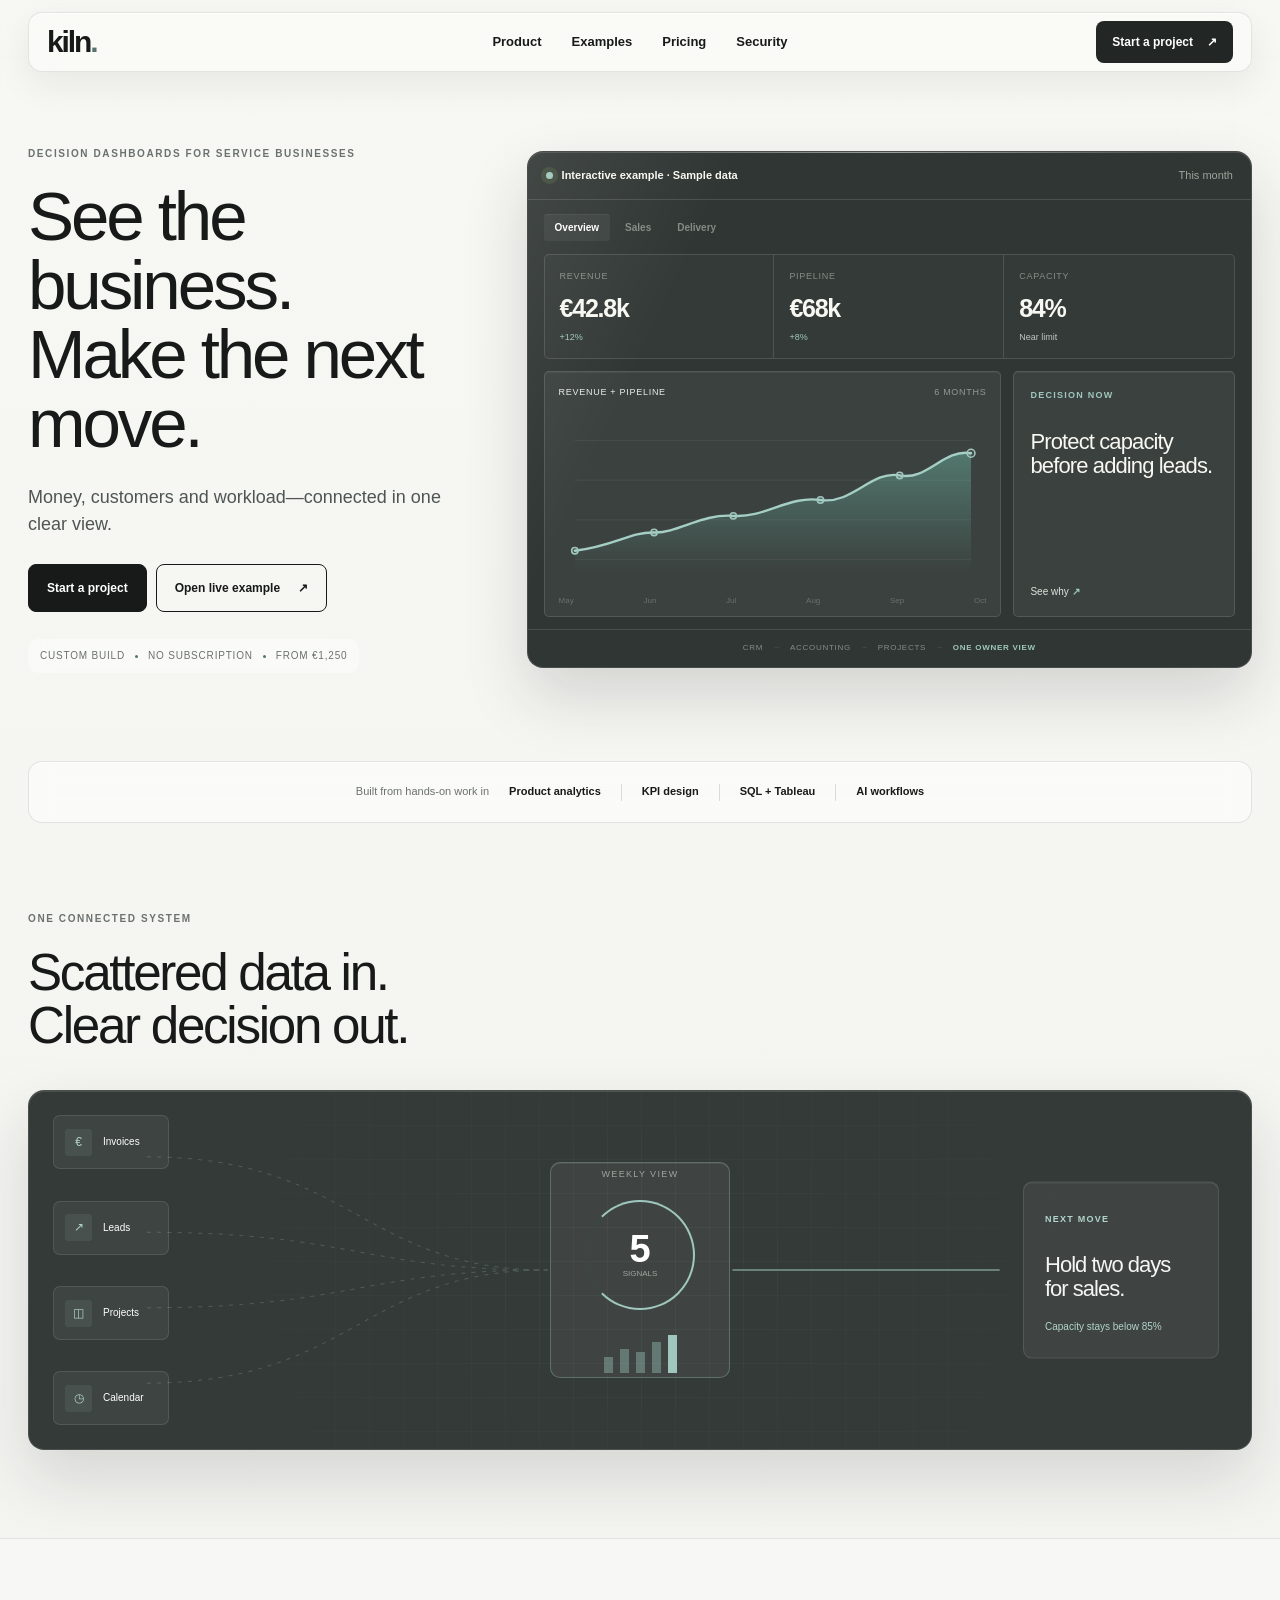
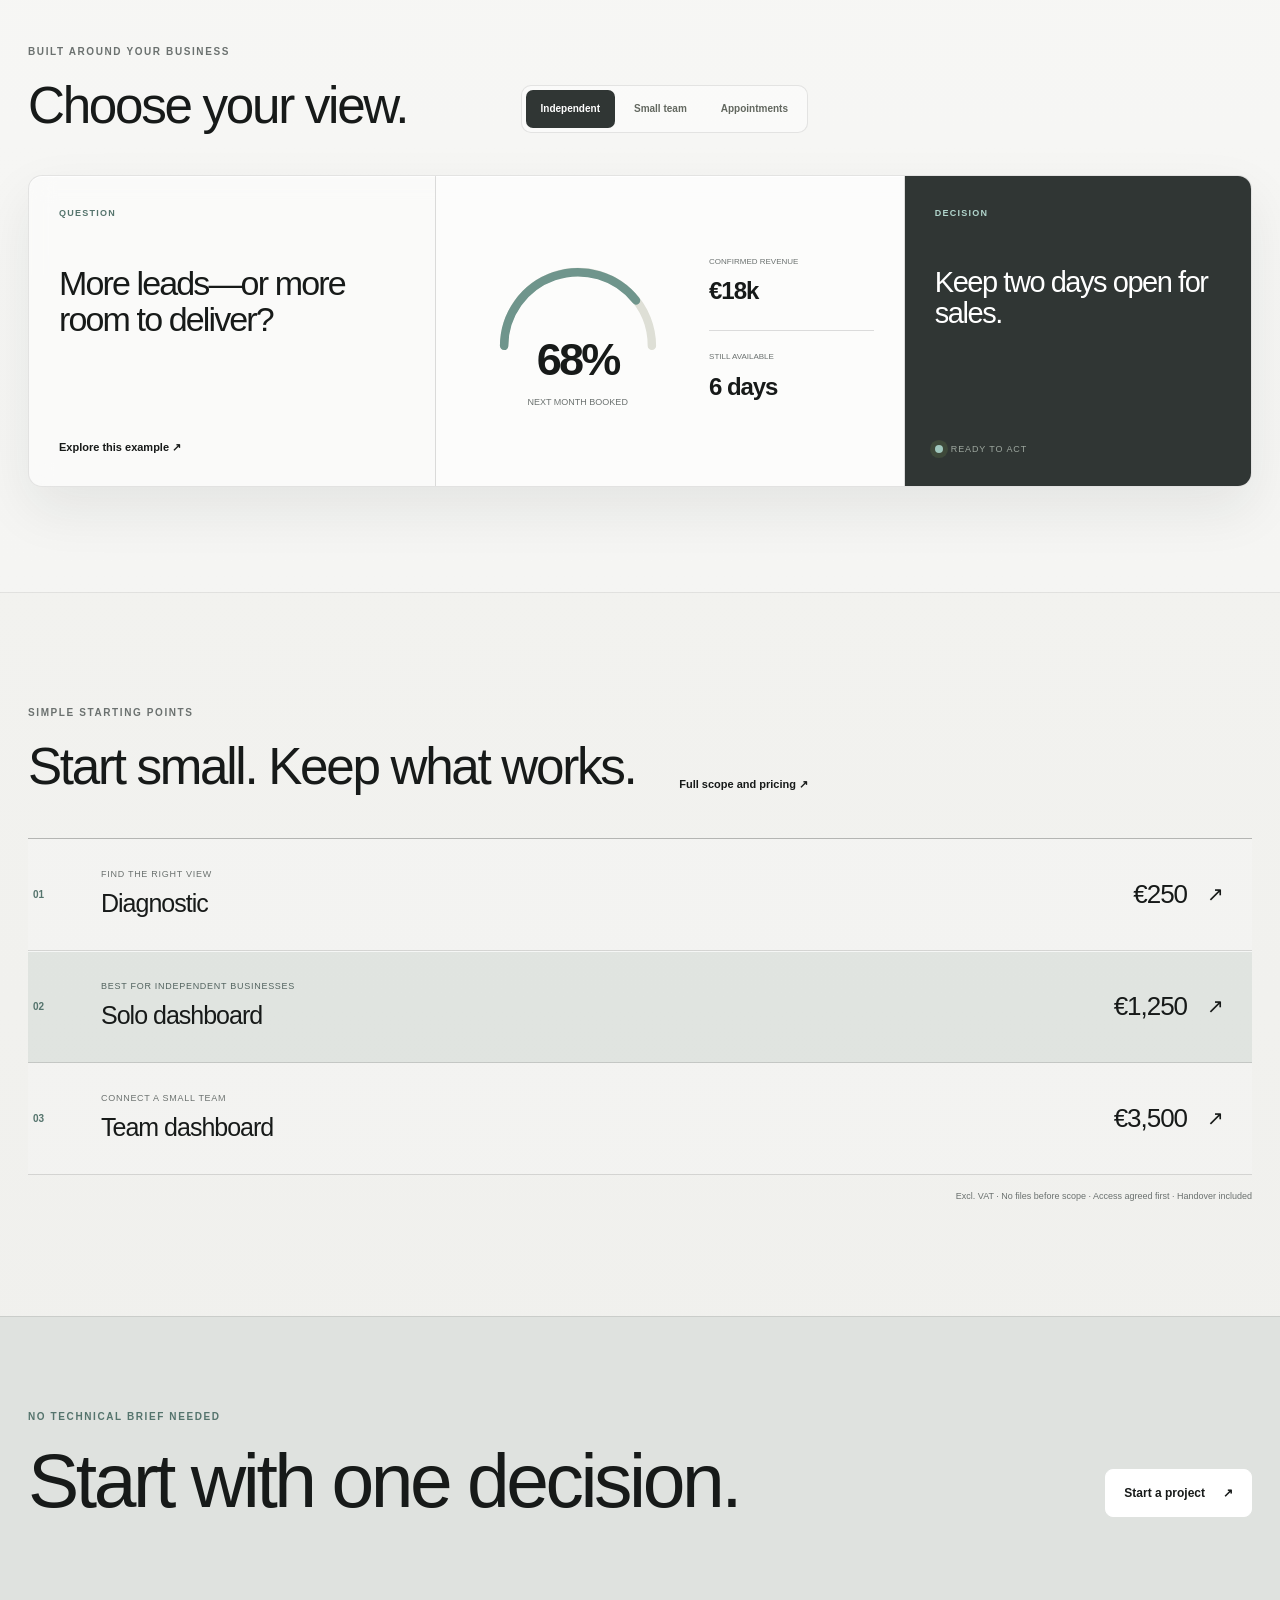
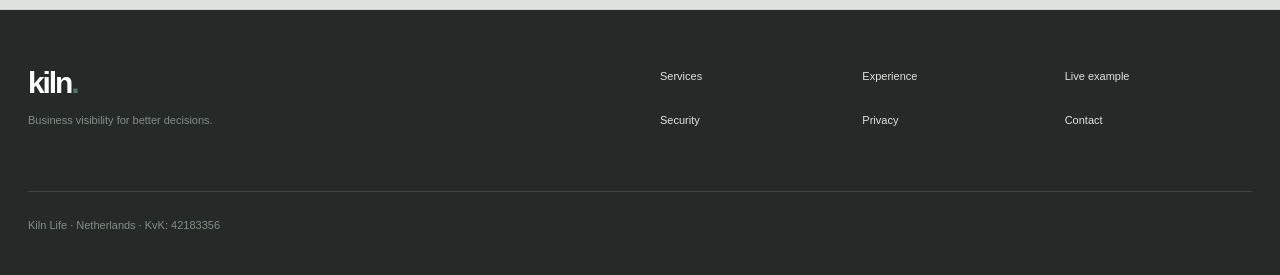
==== commit 4ddb19eb: "Rebalance typography and restore a restrained visual tone" ====
--- a/index.html
+++ b/index.html
@@ -52,7 +52,7 @@
       <div class="v3-section-intro"><p class="v3-overline">One connected system</p><h2 id="system-title">Scattered data in.<br>Clear decision out.</h2></div>
       <div class="v3-flow-canvas">
         <div class="v3-flow-sources"><div><span class="v3-source-icon">€</span><p>Invoices</p></div><div><span class="v3-source-icon">↗</span><p>Leads</p></div><div><span class="v3-source-icon">◫</span><p>Projects</p></div><div><span class="v3-source-icon">◷</span><p>Calendar</p></div></div>
-        <svg class="v3-connectors" viewBox="0 0 1160 400" preserveAspectRatio="none" aria-hidden="true"><path d="M100 62 C300 62 310 200 490 200"/><path d="M100 154 C300 154 310 200 490 200"/><path d="M100 246 C300 246 310 200 490 200"/><path d="M100 338 C300 338 310 200 490 200"/><path class="hot" d="M670 200 C820 200 830 200 1010 200"/></svg>
+        <svg class="v3-connectors" viewBox="0 0 1160 400" preserveAspectRatio="none" aria-hidden="true"><path d="M100 62 C300 62 310 200 490 200"/><path d="M100 154 C300 154 310 200 490 200"/><path d="M100 246 C300 246 310 200 490 200"/><path d="M100 338 C300 338 310 200 490 200"/><path class="hot" d="M670 200 C790 200 820 200 930 200"/></svg>
         <div class="v3-flow-core"><span>Weekly view</span><div class="v3-ring"><b>5</b><small>signals</small></div><div class="v3-mini-bars"><i style="height:38%"></i><i style="height:56%"></i><i style="height:48%"></i><i style="height:72%"></i><i style="height:88%"></i></div></div>
         <div class="v3-flow-output"><span>Next move</span><strong>Hold two days for sales.</strong><small>Capacity stays below 85%</small></div>
       </div>
--- a/site.css
+++ b/site.css
@@ -1,4 +1,4 @@
-:root{--ink:#121716;--ivory:#EDF1F0;--paper:rgba(255,255,255,.52);--clay:#4E8077;--clay-dark:#2D5D55;--muted:#66706D;--line:rgba(18,23,22,.16);--coal:#17201F;--cream:#F7FAF9;--green:#4E8077;--max:1180px;--serif:"Avenir Next",Avenir,"Helvetica Neue",Helvetica,Arial,sans-serif;--sans:"Avenir Next",Avenir,"Helvetica Neue",Helvetica,Arial,sans-serif}
+:root{--ink:#121716;--ivory:#EDF1F0;--paper:rgba(255,255,255,.52);--clay:#4E8077;--clay-dark:#2D5D55;--muted:#66706D;--line:rgba(18,23,22,.16);--coal:#17201F;--cream:#F7FAF9;--green:#4E8077;--max:1180px;--serif:-apple-system,BlinkMacSystemFont,"Helvetica Neue",Helvetica,Arial,sans-serif;--sans:-apple-system,BlinkMacSystemFont,"Helvetica Neue",Helvetica,Arial,sans-serif}
 *{box-sizing:border-box}html{scroll-behavior:smooth}body{margin:0;overflow-x:hidden;background:var(--ivory);color:var(--ink);font:16px/1.58 var(--sans)}a{color:inherit}.wrap{width:min(var(--max),calc(100% - 48px));margin:auto}.top{min-height:78px;display:flex;align-items:center;justify-content:space-between;border-bottom:1px solid var(--line);gap:28px}.brand{font:500 30px/1 var(--serif);letter-spacing:-.045em;text-decoration:none}.brand span{color:var(--clay)}nav{display:flex;gap:25px;align-items:center}nav a{text-decoration:none;font-size:13px;font-weight:700}nav a:hover{color:var(--clay)}.nav-cta{border:1px solid var(--ink);padding:9px 14px}.button{min-height:48px;padding:0 18px;display:inline-flex;align-items:center;justify-content:center;border:1px solid var(--ink);background:transparent;color:var(--ink);text-decoration:none;font-size:13px;font-weight:800;cursor:pointer}.button.primary{background:var(--ink);color:var(--cream)}.button.clay{background:var(--clay);border-color:var(--clay);color:#fff}.button:hover{border-color:var(--clay);color:var(--clay)}.button.primary:hover,.button.clay:hover{background:var(--clay-dark);border-color:var(--clay-dark);color:#fff}.actions{display:flex;gap:10px;flex-wrap:wrap}.eyebrow,.kicker{margin:0;text-transform:uppercase;letter-spacing:.15em;font-size:11px;font-weight:800;color:var(--clay)}h1,h2,h3{font-family:var(--serif);font-weight:500;letter-spacing:-.045em;margin:0}h1{font-size:clamp(58px,8.6vw,112px);line-height:.94}h2{font-size:clamp(42px,5.8vw,72px);line-height:.98}h3{font-size:30px;line-height:1.04}.hero{display:grid;grid-template-columns:1.35fr .65fr;gap:72px;padding:88px 0 76px;border-bottom:1px solid var(--line)}.hero-copy{align-self:end}.hero-copy>p{font-size:20px;color:#3F3B35;margin:0 0 26px}.hero-meta{display:flex;gap:18px;flex-wrap:wrap;margin-top:30px;padding-top:18px;border-top:1px solid var(--line);font-size:11px;text-transform:uppercase;letter-spacing:.08em;color:var(--muted)}.section{padding:86px 0;border-bottom:1px solid var(--line)}.section-head{display:grid;grid-template-columns:.62fr 1.38fr;gap:65px;margin-bottom:48px}.section-head p:not(.kicker){max-width:620px;color:var(--muted);font-size:18px}.statement{display:grid;grid-template-columns:.62fr 1.38fr;gap:65px;padding:74px 0;border-bottom:1px solid var(--line)}.statement blockquote{font:500 clamp(34px,4.4vw,58px)/1.08 var(--serif);letter-spacing:-.035em;margin:0}.offer-path{display:grid;grid-template-columns:repeat(3,1fr);border-top:1px solid var(--line)}.offer-step{padding:28px 30px 32px 0;border-bottom:1px solid var(--line);min-height:330px;display:flex;flex-direction:column}.offer-step+.offer-step{padding-left:30px;border-left:1px solid var(--line)}.offer-num{font-size:11px;color:var(--clay);font-weight:800;letter-spacing:.1em}.offer-step h3{margin:38px 0 16px}.offer-step p{color:var(--muted);margin:0}.offer-step .price{display:block;font-size:13px;font-weight:800;margin:22px 0}.offer-step a:last-child{margin-top:auto;font-size:13px;font-weight:800;color:var(--clay)}.sample-band{background:var(--coal);color:var(--cream);padding:86px 0}.sample-grid{display:grid;grid-template-columns:.72fr 1.28fr;gap:64px;align-items:center}.sample-copy p:not(.eyebrow){color:#C7C0B4;font-size:18px}.sample-copy .button{border-color:#E8E0D3;color:#fff}.sample-copy .button.primary{background:var(--clay);border-color:var(--clay)}.sample-window{background:#EEE8DC;color:var(--ink);border:1px solid #5A554C;box-shadow:0 24px 70px rgba(0,0,0,.2)}.window-top{padding:14px 17px;border-bottom:1px solid var(--line);display:flex;justify-content:space-between;font-size:11px;font-weight:800}.window-status{color:var(--green);text-transform:uppercase;letter-spacing:.08em}.window-metrics{display:grid;grid-template-columns:repeat(3,1fr);border-bottom:1px solid var(--line)}.window-metric{padding:17px;border-right:1px solid var(--line)}.window-metric:last-child{border-right:0}.window-metric span{display:block;color:var(--muted);font-size:9px;text-transform:uppercase;letter-spacing:.09em}.window-metric strong{display:block;font:500 27px/1 var(--serif);margin-top:6px}.window-body{display:grid;grid-template-columns:1.25fr .75fr}.window-chart{padding:18px;border-right:1px solid var(--line)}.window-chart svg{width:100%;height:180px}.chart-grid{stroke:#D6CEC1;stroke-width:1}.chart-base{fill:none;stroke:#898278;stroke-width:2}.chart-line{fill:none;stroke:var(--clay);stroke-width:3;stroke-linecap:round;stroke-dasharray:800;animation:draw 1.2s ease both}.window-brief{padding:18px;background:var(--cream)}.window-brief span{font-size:9px;color:var(--clay);text-transform:uppercase;letter-spacing:.1em;font-weight:800}.window-brief h3{font-size:25px;margin:12px 0}.window-brief p{font-size:12px;color:var(--muted)}.proof{display:grid;grid-template-columns:.72fr 1.28fr;gap:64px}.proof-copy>p{font-size:19px;color:#45413A}.proof-list{border-top:1px solid var(--line)}.proof-row{display:grid;grid-template-columns:42px 1fr;gap:16px;padding:18px 0;border-bottom:1px solid var(--line)}.proof-row span{font-size:11px;color:var(--clay);font-weight:800}.proof-row strong{display:block;font-size:14px}.proof-row p{margin:3px 0 0;color:var(--muted);font-size:13px}.security-strip{display:grid;grid-template-columns:.72fr 1.28fr;gap:64px;padding:42px 0}.security-strip p{margin:0;color:var(--muted)}.dot-rule{position:relative;height:78px;margin:0 0 24px}.dot-rule:before{content:"";position:absolute;left:0;right:0;top:38px;height:1px;background:var(--line)}.dot-rule:after{content:"";position:absolute;left:42%;top:23px;width:30px;height:30px;border-radius:50%;background:var(--clay);box-shadow:62px 0 0 var(--ink),124px 0 0 transparent;border:1px solid var(--clay)}.final-cta{background:var(--clay);color:#fff;padding:82px 0}.final-grid{display:grid;grid-template-columns:1.25fr .75fr;gap:60px;align-items:end}.final-cta h2{font-size:clamp(50px,7vw,92px)}.final-cta p{font-size:18px;margin:0 0 20px}.final-cta .button{border-color:#fff;color:#fff}.final-cta .button:hover{background:#fff;color:var(--clay)}footer{background:var(--coal);color:#CEC6BA;padding:32px 0 40px}.footer-grid{display:flex;justify-content:space-between;gap:30px;align-items:flex-end}.footer-links{display:flex;gap:18px;flex-wrap:wrap}.footer-links a{font-size:12px;color:#CEC6BA}.legal{margin:22px 0 0;color:#8F897F;font-size:11px}.page-hero{padding:74px 0 64px;border-bottom:1px solid var(--line)}.page-hero h1{max-width:1000px}.page-hero .lead{max-width:720px;font-size:20px;color:#47423B;margin:28px 0 0}.crumb{display:inline-block;margin-bottom:38px;color:var(--muted);font-size:12px}.content-grid{display:grid;grid-template-columns:.52fr 1.48fr;gap:72px}.side-note{position:sticky;top:24px;align-self:start}.side-note p{color:var(--muted);font-size:13px}.ledger{border-top:1px solid var(--line)}.ledger-row{display:grid;grid-template-columns:90px 1fr;gap:28px;padding:28px 0;border-bottom:1px solid var(--line)}.ledger-num{font:500 30px/1 var(--serif);color:var(--clay)}.ledger-row h2{font-size:38px}.ledger-row h3{font-size:28px}.ledger-row p{color:var(--muted);margin:10px 0}.meta-line{display:flex;gap:14px;flex-wrap:wrap;font-size:11px;text-transform:uppercase;letter-spacing:.08em;color:var(--muted);margin:13px 0}.detail-list{display:grid;grid-template-columns:repeat(2,1fr);gap:0 28px;margin:18px 0 0;padding:0;list-style:none}.detail-list li{padding:10px 0;border-top:1px solid var(--line);font-size:13px}.case{padding:42px 0;border-top:1px solid var(--line)}.case:first-child{border-top:0;padding-top:0}.case-title{display:grid;grid-template-columns:.52fr 1.48fr;gap:52px}.case-title h2{font-size:46px}.case-facts{display:grid;grid-template-columns:repeat(3,1fr);gap:24px;margin-top:28px}.case-fact{border-top:1px solid var(--line);padding-top:14px}.case-fact span{display:block;font-size:10px;text-transform:uppercase;letter-spacing:.1em;color:var(--clay);font-weight:800}.case-fact p{font-size:13px;color:var(--muted)}.notice{padding:22px 24px;background:var(--paper);border:1px solid var(--line);font-size:13px;color:var(--muted)}.deliverable-row{display:grid;grid-template-columns:64px .72fr 1.28fr;gap:25px;padding:22px 0;border-top:1px solid var(--line)}.deliverable-row span{font:500 28px/1 var(--serif);color:var(--clay)}.deliverable-row strong{font-size:14px}.deliverable-row p{margin:0;color:var(--muted);font-size:13px}.policy-grid{display:grid;grid-template-columns:repeat(2,1fr);border-top:1px solid var(--line)}.policy{padding:26px 28px 30px 0;border-bottom:1px solid var(--line)}.policy:nth-child(even){padding-left:28px;border-left:1px solid var(--line)}.policy h3{font-family:var(--sans);font-size:15px;letter-spacing:0;font-weight:800;margin-bottom:10px}.policy p{font-size:13px;color:var(--muted)}.tool-shell{background:var(--coal);color:var(--cream);padding:38px}.tool-grid{display:grid;grid-template-columns:1fr 1fr;gap:0;border-top:1px solid #5B574E}.tool-form{padding:30px 34px 20px 0}.field{margin-bottom:20px}.field label{display:block;margin-bottom:7px;font-size:10px;text-transform:uppercase;letter-spacing:.1em;color:#C9C2B7;font-weight:800}.field input,.field textarea{width:100%;padding:12px 13px;border:1px solid #666057;background:#302E29;color:#fff;font:inherit;border-radius:0}.field textarea{min-height:82px;resize:vertical}.tool-result{border-left:1px solid #5B574E;padding:30px 0 20px 34px}.score{font:500 58px/1 var(--serif);color:#82ECD1}.tool-result pre{white-space:pre-wrap;font:13px/1.6 ui-monospace,SFMono-Regular,Menlo,monospace;color:#DDD5C9}.small{font-size:12px;color:var(--muted)}@keyframes draw{from{stroke-dashoffset:800}to{stroke-dashoffset:0}}
 @media(max-width:900px){.hero,.section-head,.statement,.sample-grid,.proof,.security-strip,.final-grid,.content-grid,.case-title{grid-template-columns:1fr;gap:30px}.offer-path{grid-template-columns:1fr}.offer-step+.offer-step{border-left:0;padding-left:0}.offer-step{min-height:0}.window-body{grid-template-columns:1fr}.window-chart{border-right:0;border-bottom:1px solid var(--line)}.case-facts{grid-template-columns:1fr}.side-note{position:static}.tool-grid{grid-template-columns:1fr}.tool-result{border-left:0;border-top:1px solid #5B574E;padding:28px 0}.tool-form{padding-right:0}}
 @media(max-width:720px){.wrap{width:min(var(--max),calc(100% - 30px))}.top{min-height:70px;gap:12px}.brand{font-size:27px}nav a:not(.nav-cta){display:none}.nav-cta{padding:8px 10px;font-size:11px;white-space:nowrap}.hero{padding:58px 0}.hero h1{font-size:50px;line-height:.98}.hero-meta{gap:10px}.section{padding:64px 0}.window-metrics{grid-template-columns:1fr}.window-metric{border-right:0;border-bottom:1px solid var(--line)}.window-metric:last-child{border-bottom:0}.proof-row{grid-template-columns:30px 1fr}.policy-grid{grid-template-columns:1fr}.policy:nth-child(even){border-left:0;padding-left:0}.detail-list{grid-template-columns:1fr}.ledger-row{grid-template-columns:46px 1fr;gap:14px}.ledger-row h2{font-size:32px}.case-title h2{font-size:38px}.deliverable-row{grid-template-columns:40px 1fr}.deliverable-row p{grid-column:2}.footer-grid{display:block}.footer-links{margin-top:20px}.final-cta{padding:64px 0}.page-hero h1{font-size:48px;line-height:1}.tool-shell{padding:24px}.sample-band{padding:68px 0}}
@@ -36,26 +36,20 @@
 @media(max-width:720px){.v3-wrap{width:min(100% - 30px,1240px)}.v3-nav{height:68px;grid-template-columns:1fr auto}.v3-nav nav{display:none}.v3-nav-cta{min-height:39px;padding-inline:13px}.v3-hero{gap:38px;padding:51px 0 60px}.v3-hero h1{font-size:52px}.v3-lead{font-size:17px;margin:20px 0}.v3-actions{display:grid}.v3-button{width:100%}.v3-proofline{justify-content:center;gap:7px;font-size:8px}.v3-product-main{grid-template-columns:1fr}.v3-kpi-row strong{font-size:20px}.v3-kpi-row>div{padding:12px 9px}.v3-chart{height:160px}.v3-decision-panel{min-height:170px}.v3-signal-row{justify-content:flex-start;overflow:hidden;white-space:nowrap}.v3-trust-inner{padding:20px 0;justify-content:flex-start;gap:11px}.v3-trust-inner i{height:1px;width:14px}.v3-system,.v3-pricing{padding:75px 0}.v3-flow-canvas{height:630px;margin-top:35px}.v3-flow-sources{left:20px;right:20px;top:22px;bottom:auto;display:grid;grid-template-columns:1fr 1fr;gap:8px}.v3-flow-sources>div{width:auto}.v3-connectors{display:none}.v3-flow-core{top:53%;width:190px;height:210px}.v3-flow-output{top:auto;left:20px;right:20px;bottom:22px;width:auto;min-height:135px;transform:none}.v3-flow-output strong{font-size:24px;margin:17px 0 8px}.v3-examples{padding:74px 0}.v3-section-row{display:grid;gap:26px}.v3-audience-tabs{overflow-x:auto}.v3-audience-tabs button{white-space:nowrap}.v3-example-stage{grid-template-columns:1fr}.v3-example-stage>div,.v3-example-stage>div:nth-child(2){min-height:260px;border-right:0;border-bottom:1px solid var(--v3-line)}.v3-example-stage>div:last-child{border-bottom:0}.v3-example-question h3{margin-top:32px;font-size:30px}.v3-example-visual{grid-template-columns:1fr 1fr}.v3-example-decision{grid-column:auto}.v3-price-row>a{grid-template-columns:30px 1fr auto;gap:10px;padding-right:8px}.v3-price-row>a>i{display:none}.v3-price-row small{font-size:7px}.v3-price-row strong,.v3-price-row b{font-size:20px}.v3-close{padding:72px 0}.v3-close-inner{display:grid}.v3-footer>.v3-wrap{grid-template-columns:1fr}.v3-footer-links{grid-template-columns:repeat(2,1fr)}.v3-legal{grid-column:auto}}
 @media(prefers-reduced-motion:reduce){.v3-line,.v3-area,.v3-gauge .fill,.v3-price-row>a{transition:none}}
 
-/* Glass direction — cool, transparent, product-led */
-body{background:radial-gradient(circle at 8% 4%,rgba(151,231,213,.38),transparent 25rem),radial-gradient(circle at 91% 18%,rgba(178,202,246,.34),transparent 30rem),radial-gradient(circle at 58% 74%,rgba(221,231,226,.9),transparent 34rem),#edf1f0;background-attachment:fixed}
-body:not(.home-v3) .top{position:sticky;z-index:20;top:12px;width:min(var(--max),calc(100% - 48px));min-height:60px;margin:12px auto 0;padding:0 20px;border:1px solid rgba(255,255,255,.7);border-radius:999px;background:rgba(249,252,251,.55);box-shadow:0 12px 45px rgba(30,48,43,.08),inset 0 1px 0 rgba(255,255,255,.92);backdrop-filter:blur(24px) saturate(145%)}
-body:not(.home-v3) .nav-cta,body:not(.home-v3) .button{border-radius:999px}.notice,.value-form,.enquiry-form,.experience-summary,.diagnostic-grid,.policy-grid{background:rgba(255,255,255,.4);box-shadow:inset 0 1px 0 rgba(255,255,255,.72);backdrop-filter:blur(18px)}
-.final-cta{background:linear-gradient(125deg,rgba(20,31,29,.92),rgba(50,82,76,.82));backdrop-filter:blur(22px)}
-footer{background:rgba(20,29,28,.92);backdrop-filter:blur(24px)}
-.home-v3{--v3-ink:#121716;--v3-bg:transparent;--v3-soft:rgba(255,255,255,.32);--v3-dark:rgba(14,23,23,.78);--v3-panel:rgba(255,255,255,.07);--v3-line:rgba(18,23,22,.14);--v3-light-line:rgba(255,255,255,.14);--v3-lime:#82ecd1;--v3-coral:#70a99e;--v3-muted:#66706d;position:relative;isolation:isolate;background:radial-gradient(circle at 8% 6%,rgba(126,232,207,.42),transparent 24rem),radial-gradient(circle at 92% 15%,rgba(167,195,245,.4),transparent 30rem),radial-gradient(circle at 52% 55%,rgba(255,255,255,.78),transparent 36rem),linear-gradient(145deg,#e8eeec 0%,#f4f6f5 48%,#e4ebe9 100%);background-attachment:fixed}
-.home-v3:before{content:"";position:fixed;z-index:-1;inset:0;pointer-events:none;opacity:.2;background-image:linear-gradient(rgba(17,23,22,.045) 1px,transparent 1px),linear-gradient(90deg,rgba(17,23,22,.045) 1px,transparent 1px);background-size:48px 48px;mask-image:linear-gradient(to bottom,#000,transparent 78%)}
-.v3-nav{position:sticky;z-index:30;top:12px;height:60px;margin-top:12px;padding:0 18px;border:1px solid rgba(255,255,255,.72);border-radius:999px;background:rgba(250,252,251,.56);box-shadow:0 16px 50px rgba(35,56,51,.09),inset 0 1px 0 rgba(255,255,255,.9);backdrop-filter:blur(26px) saturate(150%)}
-.v3-brand span{color:#568f84}.v3-nav-cta,.v3-button{border-radius:999px}.v3-nav-cta{background:rgba(14,22,21,.88);box-shadow:inset 0 1px 0 rgba(255,255,255,.16)}
-.v3-hero{min-height:760px;padding-top:92px}.v3-hero h1 em{color:#477d74}.v3-lead{color:#45504d}.v3-secondary{background:rgba(255,255,255,.26);border-color:rgba(18,23,22,.18);box-shadow:inset 0 1px 0 rgba(255,255,255,.82);backdrop-filter:blur(14px)}
-.v3-proofline{border-color:rgba(18,23,22,.12);background:rgba(255,255,255,.18);border-radius:999px;padding:9px 13px;width:max-content;max-width:100%;backdrop-filter:blur(12px)}
-.v3-product{background:linear-gradient(145deg,rgba(13,23,23,.79),rgba(25,40,39,.68));border:1px solid rgba(255,255,255,.18);border-radius:24px;box-shadow:0 45px 100px rgba(29,51,47,.22),inset 0 1px 0 rgba(255,255,255,.17);backdrop-filter:blur(32px) saturate(135%)}
-.v3-product:before{background:linear-gradient(115deg,rgba(255,255,255,.18),transparent 17%,transparent 68%,rgba(130,236,209,.08))}.v3-product:after{content:"";position:absolute;left:8%;right:8%;top:0;height:1px;background:linear-gradient(90deg,transparent,rgba(255,255,255,.75),transparent)}
-.v3-view-tabs button.active,.v3-chart-panel,.v3-decision-panel{background:rgba(255,255,255,.075);box-shadow:inset 0 1px 0 rgba(255,255,255,.08);backdrop-filter:blur(18px)}
-.v3-kpi-row{background:rgba(255,255,255,.035)}.v3-kpi-row .warm{color:#b7caff}.v3-line{stroke:#8ae4d0}.v3-trust{border:0}.v3-trust-inner{min-height:66px;padding:0 24px;border:1px solid rgba(255,255,255,.65);border-radius:999px;background:rgba(255,255,255,.32);box-shadow:inset 0 1px 0 rgba(255,255,255,.8);backdrop-filter:blur(18px)}
-.v3-flow-canvas{background:linear-gradient(145deg,rgba(14,23,23,.82),rgba(37,55,52,.7));border:1px solid rgba(255,255,255,.2);border-radius:28px;box-shadow:0 42px 100px rgba(33,55,50,.18),inset 0 1px 0 rgba(255,255,255,.18);backdrop-filter:blur(30px)}
-.v3-flow-sources>div,.v3-flow-core,.v3-flow-output{background:rgba(255,255,255,.075);box-shadow:inset 0 1px 0 rgba(255,255,255,.1);backdrop-filter:blur(18px)}.v3-flow-output{color:#f3f8f6;border:1px solid rgba(255,255,255,.14)}.v3-flow-output span,.v3-flow-output small{color:#82ecd1}.v3-source-icon{background:rgba(130,236,209,.1)}.v3-flow-core{border-color:rgba(130,236,209,.4);box-shadow:0 0 90px rgba(130,236,209,.13),inset 0 1px 0 rgba(255,255,255,.12)}
-.v3-examples{background:rgba(255,255,255,.16);border-block:1px solid rgba(255,255,255,.58);backdrop-filter:blur(22px)}.v3-audience-tabs{background:rgba(255,255,255,.35);border:1px solid rgba(255,255,255,.7);border-radius:999px;box-shadow:inset 0 1px 0 rgba(255,255,255,.75)}.v3-audience-tabs button{border-radius:999px}.v3-audience-tabs button.active{background:rgba(17,25,24,.88)}
-.v3-example-stage{background:rgba(255,255,255,.26);border-color:rgba(255,255,255,.72);border-radius:22px;box-shadow:0 28px 80px rgba(34,54,49,.11),inset 0 1px 0 rgba(255,255,255,.85);backdrop-filter:blur(22px)}.v3-example-visual{background:rgba(255,255,255,.28)}.v3-example-decision{background:linear-gradient(145deg,rgba(17,27,26,.9),rgba(42,64,60,.8))}.v3-example-question>span,.v3-example-decision>span,.v3-price-row>a>span{color:#4d887d}.v3-example-decision>span{color:#82ecd1}.v3-gauge .fill{stroke:#5e9f93}
-.v3-price-row{border-color:rgba(18,23,22,.28)}.v3-price-row>a{background:rgba(255,255,255,.12);backdrop-filter:blur(14px)}.v3-price-row>a:hover{background:rgba(255,255,255,.46)}.v3-price-row .recommended{background:linear-gradient(90deg,rgba(133,233,211,.44),rgba(181,205,247,.35));box-shadow:inset 0 1px 0 rgba(255,255,255,.7)}.v3-price-row .recommended small{color:#46655f}
-.v3-close{background:linear-gradient(125deg,rgba(153,226,210,.56),rgba(181,203,243,.46),rgba(255,255,255,.25));border-block:1px solid rgba(255,255,255,.64);backdrop-filter:blur(24px)}.v3-close .v3-overline{color:#496c66}.v3-light{background:rgba(255,255,255,.62);border-color:rgba(255,255,255,.78);box-shadow:inset 0 1px 0 #fff}.v3-footer{background:rgba(16,25,24,.91);backdrop-filter:blur(24px)}
-@media(max-width:720px){body:not(.home-v3) .top{width:min(var(--max),calc(100% - 30px));top:8px;margin-top:8px;padding:0 12px}.v3-nav{top:8px;height:56px;margin-top:8px;padding:0 10px}.v3-hero{min-height:auto;padding-top:62px}.v3-proofline{width:100%;border-radius:16px}.v3-product,.v3-flow-canvas,.v3-example-stage{border-radius:18px}.v3-trust-inner{border-radius:18px}.v3-audience-tabs{border-radius:18px}}
+/* Professional glass direction — neutral, restrained, readable */
+body{background:#f1f1ee;font-family:-apple-system,BlinkMacSystemFont,"Helvetica Neue",Helvetica,Arial,sans-serif}
+body:not(.home-v3) .top{position:sticky;z-index:20;top:12px;width:min(var(--max),calc(100% - 48px));min-height:60px;margin:12px auto 0;padding:0 20px;border:1px solid rgba(25,30,29,.1);border-radius:14px;background:rgba(250,250,248,.78);box-shadow:0 12px 36px rgba(30,34,33,.07),inset 0 1px 0 rgba(255,255,255,.9);backdrop-filter:blur(18px)}
+body:not(.home-v3) .nav-cta,body:not(.home-v3) .button{border-radius:8px}.notice,.value-form,.enquiry-form,.experience-summary,.diagnostic-grid,.policy-grid{background:rgba(255,255,255,.58);box-shadow:inset 0 1px 0 rgba(255,255,255,.78);backdrop-filter:blur(14px)}
+.final-cta{background:#303634}.final-cta h2{font-weight:500;letter-spacing:-.04em}footer{background:#252a29}
+.home-v3{--v3-ink:#171a19;--v3-bg:#f3f3f0;--v3-soft:rgba(255,255,255,.46);--v3-dark:#303634;--v3-panel:rgba(255,255,255,.055);--v3-line:rgba(23,26,25,.14);--v3-light-line:rgba(255,255,255,.13);--v3-lime:#9fc7bd;--v3-coral:#55746d;--v3-muted:#6b716f;position:relative;background:linear-gradient(180deg,#f7f7f4 0%,#efefec 100%);font-family:-apple-system,BlinkMacSystemFont,"Helvetica Neue",Helvetica,Arial,sans-serif;font-feature-settings:"ss01"}
+.home-v3:before{content:"";position:fixed;z-index:-1;inset:0;pointer-events:none;opacity:.12;background-image:linear-gradient(rgba(23,26,25,.04) 1px,transparent 1px),linear-gradient(90deg,rgba(23,26,25,.04) 1px,transparent 1px);background-size:56px 56px;mask-image:linear-gradient(to bottom,#000,transparent 70%)}
+.v3-nav{position:sticky;z-index:30;top:12px;height:60px;margin-top:12px;padding:0 18px;border:1px solid rgba(24,28,27,.1);border-radius:14px;background:rgba(250,250,248,.8);box-shadow:0 12px 36px rgba(30,34,33,.07),inset 0 1px 0 rgba(255,255,255,.9);backdrop-filter:blur(18px)}
+.v3-brand{font-weight:550}.v3-brand span{color:#55746d}.v3-nav nav a,.v3-nav-cta,.v3-button{font-weight:600}.v3-nav-cta,.v3-button{border-radius:8px}.v3-nav-cta{background:#222625}.v3-hero{min-height:650px;padding-top:74px}.v3-hero h1,.v3-section-intro h2,.v3-close h2{font-weight:500;letter-spacing:-.045em}.v3-hero h1{font-size:clamp(50px,5.4vw,76px);line-height:1}.v3-hero h1 em{color:inherit}.v3-overline{font-weight:650}.v3-lead{color:#4f5553;font-size:18px}.v3-secondary{background:rgba(255,255,255,.48);border-color:rgba(23,26,25,.16);box-shadow:inset 0 1px 0 rgba(255,255,255,.8);backdrop-filter:blur(12px)}
+.v3-proofline{border-color:rgba(23,26,25,.1);background:rgba(255,255,255,.42);border-radius:10px;padding:9px 12px;width:max-content;max-width:100%;backdrop-filter:blur(10px)}
+.v3-product{background:#303634;border:1px solid rgba(255,255,255,.12);border-radius:16px;box-shadow:0 28px 64px rgba(31,35,34,.16),inset 0 1px 0 rgba(255,255,255,.12)}.v3-product:before{background:linear-gradient(115deg,rgba(255,255,255,.09),transparent 22%,transparent 75%)}.v3-product:after{content:"";position:absolute;left:8%;right:8%;top:0;height:1px;background:linear-gradient(90deg,transparent,rgba(255,255,255,.45),transparent)}
+.v3-view-tabs button{font-weight:550}.v3-view-tabs button.active,.v3-chart-panel,.v3-decision-panel{background:rgba(255,255,255,.055);box-shadow:inset 0 1px 0 rgba(255,255,255,.055)}.v3-kpi-row{background:rgba(255,255,255,.025)}.v3-kpi-row strong{font-weight:550}.v3-kpi-row .warm{color:#c1c7c5}.v3-decision-panel strong{font-weight:500}.v3-line{stroke:#a5cec4}.v3-trust{border:0}.v3-trust-inner{min-height:62px;padding:0 22px;border:1px solid rgba(23,26,25,.1);border-radius:14px;background:rgba(255,255,255,.5);box-shadow:inset 0 1px 0 rgba(255,255,255,.8);backdrop-filter:blur(12px)}
+.v3-system{padding:88px 0}.v3-section-intro{max-width:780px}.v3-section-intro h2{font-size:clamp(38px,4vw,56px);line-height:1.03;max-width:760px}.v3-flow-canvas{height:360px;margin-top:38px;background:#343a38;border:1px solid rgba(255,255,255,.11);border-radius:16px;box-shadow:0 28px 64px rgba(31,35,34,.14),inset 0 1px 0 rgba(255,255,255,.11)}
+.v3-flow-sources{left:24px;top:24px;bottom:24px}.v3-flow-sources>div{width:116px;height:54px;padding:0 11px;background:rgba(255,255,255,.05);border-color:rgba(255,255,255,.11);border-radius:7px}.v3-source-icon{width:27px;height:27px;background:rgba(159,199,189,.1);color:#b1d5cc}.v3-flow-core{width:180px;height:216px;background:rgba(255,255,255,.055);border-color:rgba(159,199,189,.32);border-radius:10px;box-shadow:inset 0 1px 0 rgba(255,255,255,.07)}.v3-flow-core strong{font-weight:500}.v3-flow-output{right:32px;width:196px;min-height:138px;padding:21px;background:rgba(255,255,255,.055);color:#f3f5f4;border:1px solid rgba(255,255,255,.11);border-radius:9px;box-shadow:inset 0 1px 0 rgba(255,255,255,.07)}.v3-flow-output span,.v3-flow-output small{color:#b1d5cc}.v3-flow-output strong{font-size:22px;font-weight:500;line-height:1.12}
+.v3-examples{background:rgba(255,255,255,.26);border-block:1px solid rgba(23,26,25,.09)}.v3-audience-tabs{background:rgba(255,255,255,.45);border:1px solid rgba(23,26,25,.1);border-radius:10px}.v3-audience-tabs button{border-radius:7px;font-weight:600}.v3-audience-tabs button.active{background:#303634}.v3-example-stage{background:rgba(255,255,255,.48);border-color:rgba(23,26,25,.1);border-radius:14px;box-shadow:0 22px 54px rgba(31,35,34,.08),inset 0 1px 0 rgba(255,255,255,.8);backdrop-filter:blur(12px)}.v3-example-visual{background:rgba(255,255,255,.36)}.v3-example-question h3,.v3-example-decision strong{font-weight:500}.v3-example-decision{background:#303634}.v3-example-question>span,.v3-example-decision>span,.v3-price-row>a>span{color:#55746d}.v3-example-decision>span{color:#b1d5cc}.v3-gauge .fill{stroke:#6f958c}
+.v3-price-row{border-color:rgba(23,26,25,.28)}.v3-price-row>a{background:rgba(255,255,255,.18)}.v3-price-row>a:hover{background:rgba(255,255,255,.52)}.v3-price-row strong,.v3-price-row b{font-weight:500}.v3-price-row .recommended{background:rgba(85,116,109,.1);box-shadow:inset 0 1px 0 rgba(255,255,255,.65)}.v3-price-row .recommended small{color:#53645f}.v3-close{background:#dfe2df;border-block:1px solid rgba(23,26,25,.1)}.v3-close .v3-overline{color:#55746d}.v3-light{background:#fff;border-color:#fff}.v3-footer{background:#252a29}
+@media(max-width:720px){body:not(.home-v3) .top{width:min(var(--max),calc(100% - 30px));top:8px;margin-top:8px;padding:0 12px}.v3-nav{top:8px;height:56px;margin-top:8px;padding:0 10px}.v3-hero{min-height:auto;padding-top:54px}.v3-hero h1{font-size:46px}.v3-proofline{width:100%;border-radius:10px}.v3-product,.v3-flow-canvas,.v3-example-stage{border-radius:12px}.v3-trust-inner{border-radius:12px}.v3-audience-tabs{border-radius:10px}.v3-system{padding:68px 0}.v3-section-intro h2{font-size:38px}.v3-flow-canvas{height:570px;margin-top:28px}.v3-flow-output{right:20px;width:auto;min-height:126px}.v3-flow-core{width:176px;height:196px}}
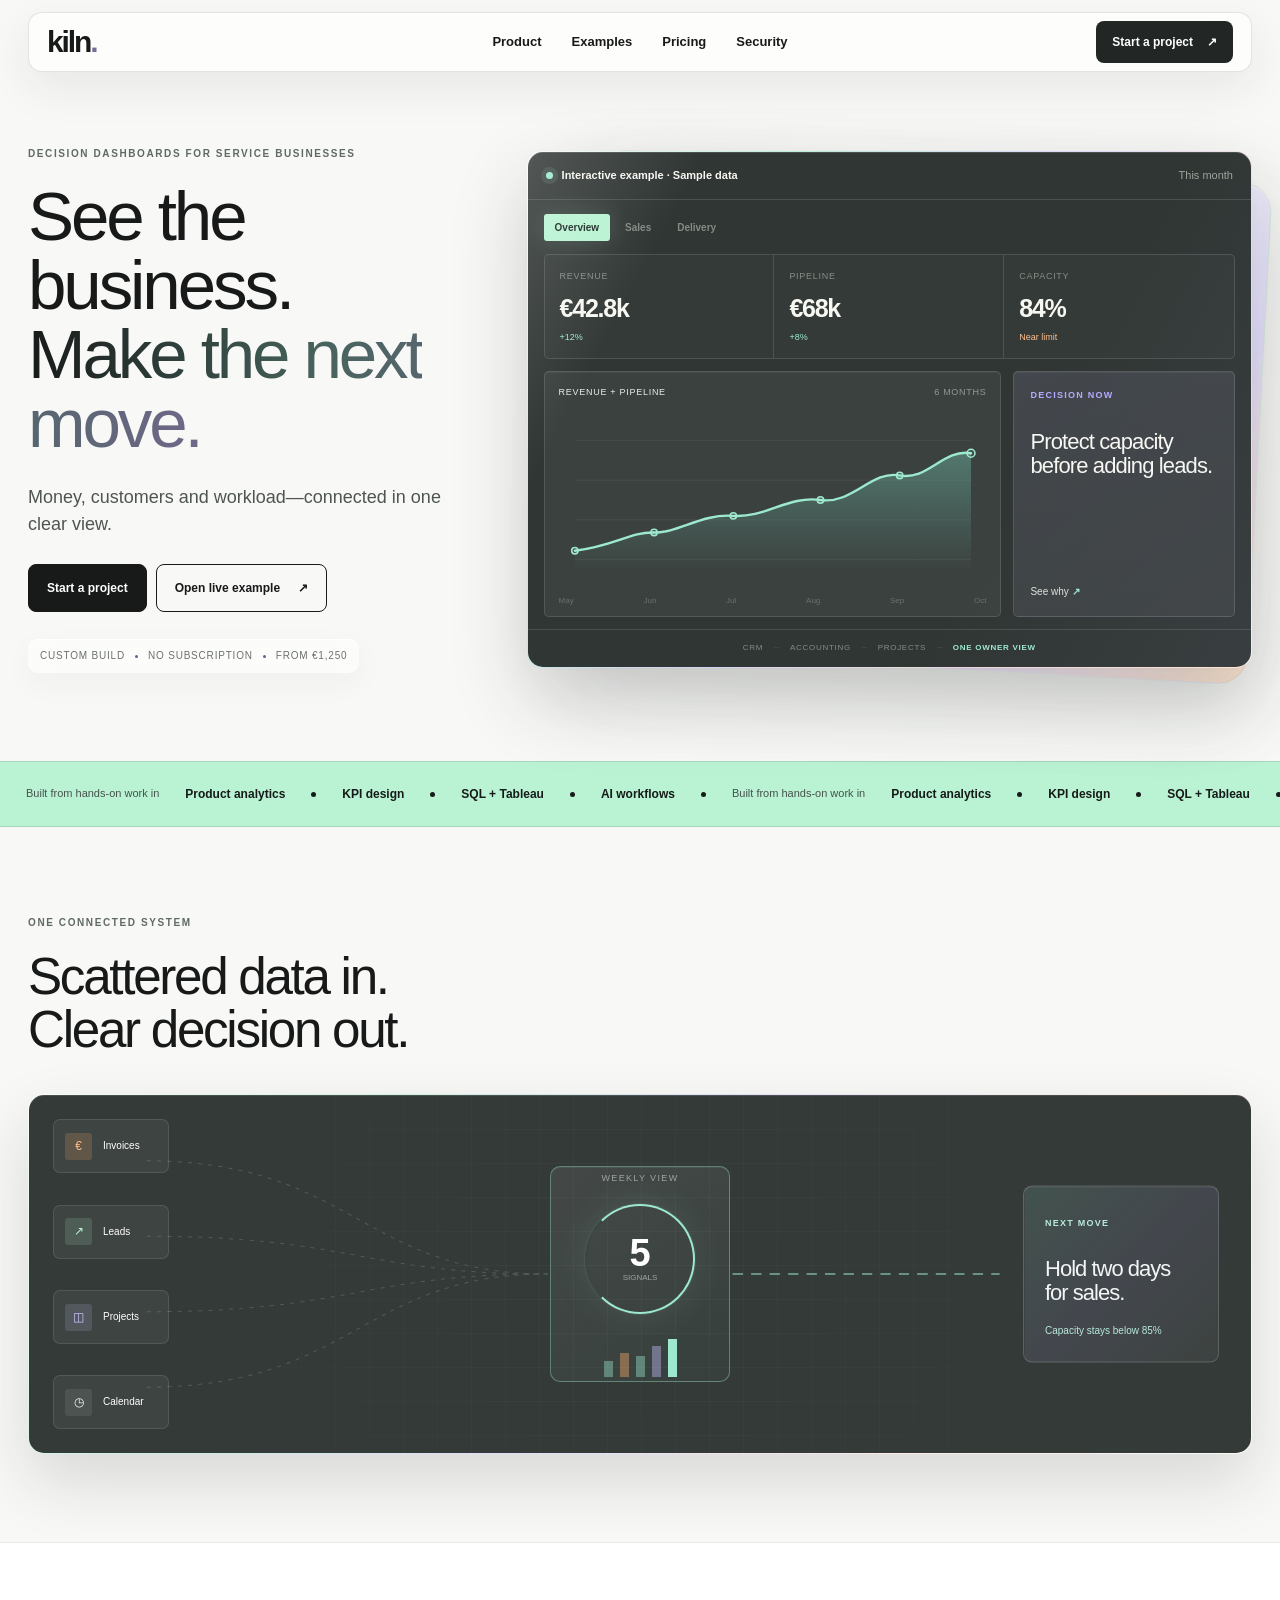
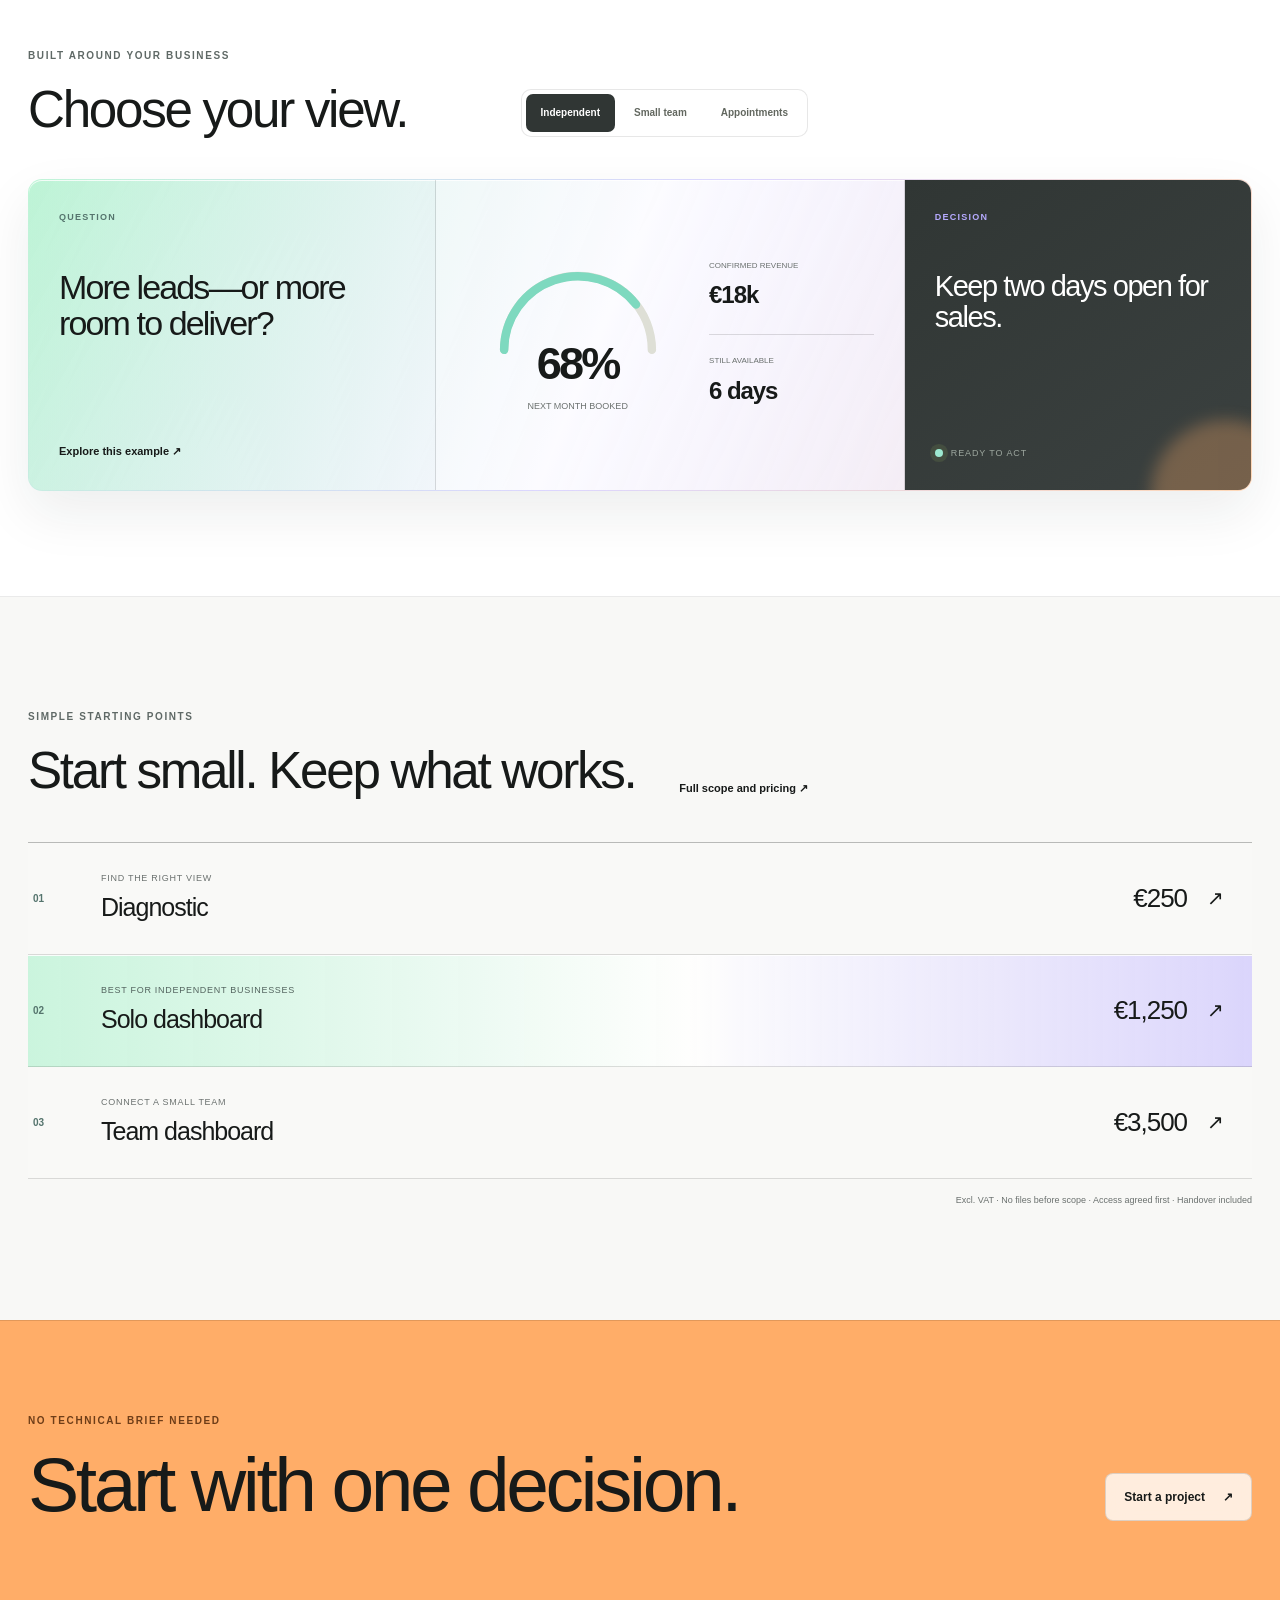
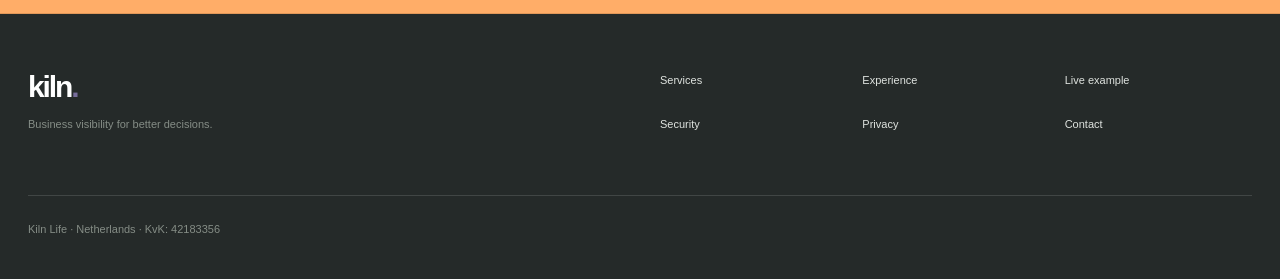
==== commit a9fff76d: "Add vibrant motion to the Kiln experience" ====
--- a/index.html
+++ b/index.html
@@ -46,7 +46,7 @@
       </div>
     </section>
 
-    <section class="v3-trust"><div class="v3-wrap v3-trust-inner"><span>Built from hands-on work in</span><strong>Product analytics</strong><i></i><strong>KPI design</strong><i></i><strong>SQL + Tableau</strong><i></i><strong>AI workflows</strong></div></section>
+    <section class="v3-trust" aria-label="Relevant experience"><div class="v3-trust-window"><div class="v3-trust-track"><span>Built from hands-on work in</span><strong>Product analytics</strong><i></i><strong>KPI design</strong><i></i><strong>SQL + Tableau</strong><i></i><strong>AI workflows</strong><i></i><span>Built from hands-on work in</span><strong>Product analytics</strong><i></i><strong>KPI design</strong><i></i><strong>SQL + Tableau</strong><i></i><strong>AI workflows</strong><i></i></div></div></section>
 
     <section class="v3-system v3-wrap" aria-labelledby="system-title">
       <div class="v3-section-intro"><p class="v3-overline">One connected system</p><h2 id="system-title">Scattered data in.<br>Clear decision out.</h2></div>
@@ -82,7 +82,10 @@
     (() => {
       const views={overview:{period:'This month',labels:['Revenue','Pipeline','Capacity'],values:['€42.8k','€68k','84%'],deltas:['+12%','+8%','Near limit'],chart:'Revenue + pipeline',decision:'Protect capacity before adding leads.',line:'M20 174 C70 168 90 150 120 151 S180 127 220 130 S290 104 330 110 S395 72 430 79 S485 45 520 51',area:'M20 174 C70 168 90 150 120 151 S180 127 220 130 S290 104 330 110 S395 72 430 79 S485 45 520 51 L520 200 L20 200Z'},sales:{period:'Current pipeline',labels:['Won','Qualified','Follow-up'],values:['€18k','€42k','7'],deltas:['+20%','+14%','3 urgent'],chart:'Pipeline by stage',decision:'Follow up the three closest deals.',line:'M20 182 C80 179 85 165 120 165 S185 150 220 142 S295 121 330 116 S390 96 430 78 S486 68 520 40',area:'M20 182 C80 179 85 165 120 165 S185 150 220 142 S295 121 330 116 S390 96 430 78 S486 68 520 40 L520 200 L20 200Z'},delivery:{period:'Next 30 days',labels:['Capacity','Projects','At risk'],values:['96%','8','1'],deltas:['Over limit','2 closing','Margin'],chart:'Committed workload',decision:'Reserve support before new work.',line:'M20 165 C65 155 85 139 120 136 S185 113 220 105 S286 82 330 77 S398 49 430 45 S487 36 520 34',area:'M20 165 C65 155 85 139 120 136 S185 113 220 105 S286 82 330 77 S398 49 430 45 S487 36 520 34 L520 200 L20 200Z'}};
       const suffixes=['A','B','C'];
-      document.querySelectorAll('.v3-view-tabs button').forEach(button=>button.addEventListener('click',()=>{const view=views[button.dataset.view];document.querySelectorAll('.v3-view-tabs button').forEach(item=>{const on=item===button;item.classList.toggle('active',on);item.setAttribute('aria-selected',String(on))});document.getElementById('v3Period').textContent=view.period;suffixes.forEach((suffix,index)=>{document.getElementById('v3Label'+suffix).textContent=view.labels[index];document.getElementById('v3Value'+suffix).textContent=view.values[index];document.getElementById('v3Delta'+suffix).textContent=view.deltas[index]});document.getElementById('v3ChartLabel').textContent=view.chart;document.getElementById('v3Decision').textContent=view.decision;document.getElementById('v3Line').setAttribute('d',view.line);document.getElementById('v3Area').setAttribute('d',view.area)}));
+      const viewButtons=[...document.querySelectorAll('.v3-view-tabs button')];let viewIndex=0,viewTimer;
+      const setView=(button)=>{const view=views[button.dataset.view];viewButtons.forEach(item=>{const on=item===button;item.classList.toggle('active',on);item.setAttribute('aria-selected',String(on))});document.getElementById('v3Period').textContent=view.period;suffixes.forEach((suffix,index)=>{document.getElementById('v3Label'+suffix).textContent=view.labels[index];document.getElementById('v3Value'+suffix).textContent=view.values[index];document.getElementById('v3Delta'+suffix).textContent=view.deltas[index]});document.getElementById('v3ChartLabel').textContent=view.chart;document.getElementById('v3Decision').textContent=view.decision;document.getElementById('v3Line').setAttribute('d',view.line);document.getElementById('v3Area').setAttribute('d',view.area);const product=document.querySelector('.v3-product');product.classList.remove('is-changing');void product.offsetWidth;product.classList.add('is-changing')};
+      const startViewMotion=()=>{if(matchMedia('(prefers-reduced-motion: reduce)').matches)return;clearInterval(viewTimer);viewTimer=setInterval(()=>{viewIndex=(viewIndex+1)%viewButtons.length;setView(viewButtons[viewIndex])},3800)};
+      viewButtons.forEach((button,index)=>button.addEventListener('click',()=>{viewIndex=index;setView(button);clearInterval(viewTimer);setTimeout(startViewMotion,9000)}));startViewMotion();
       const examples={consultant:{question:'More leads—or more room to deliver?',main:'68%',mainLabel:'next month booked',label2:'Confirmed revenue',value2:'€18k',label3:'Still available',value3:'6 days',decision:'Keep two days open for sales.',href:'sample.html?business=consultant',gauge:'M20 88 A70 70 0 0 1 145 45'},agency:{question:'Can the team take the next project?',main:'96%',mainLabel:'delivery capacity',label2:'Qualified pipeline',value2:'€42k',label3:'Below target margin',value3:'1 project',decision:'Reserve support before accepting.',href:'sample.html?business=agency',gauge:'M20 88 A70 70 0 0 1 158 74'},coach:{question:'Is the gap retention or demand?',main:'72%',mainLabel:'schedule filled',label2:'Repeat bookings',value2:'41%',label3:'Open appointments',value3:'7',decision:'Rebook clients before more ads.',href:'sample.html?business=coach',gauge:'M20 88 A70 70 0 0 1 149 50'}};
       document.querySelectorAll('.v3-audience-tabs button').forEach(button=>button.addEventListener('click',()=>{const x=examples[button.dataset.example];document.querySelectorAll('.v3-audience-tabs button').forEach(item=>{const on=item===button;item.classList.toggle('active',on);item.setAttribute('aria-selected',String(on))});document.getElementById('v3ExampleQuestion').textContent=x.question;document.getElementById('v3ExampleMain').textContent=x.main;document.getElementById('v3ExampleMainLabel').textContent=x.mainLabel;document.getElementById('v3ExampleLabel2').textContent=x.label2;document.getElementById('v3ExampleValue2').textContent=x.value2;document.getElementById('v3ExampleLabel3').textContent=x.label3;document.getElementById('v3ExampleValue3').textContent=x.value3;document.getElementById('v3ExampleDecision').textContent=x.decision;document.getElementById('v3ExampleLink').href=x.href;document.getElementById('v3Gauge').setAttribute('d',x.gauge)}));
     })();
--- a/site.css
+++ b/site.css
@@ -53,3 +53,21 @@
 .v3-examples{background:rgba(255,255,255,.26);border-block:1px solid rgba(23,26,25,.09)}.v3-audience-tabs{background:rgba(255,255,255,.45);border:1px solid rgba(23,26,25,.1);border-radius:10px}.v3-audience-tabs button{border-radius:7px;font-weight:600}.v3-audience-tabs button.active{background:#303634}.v3-example-stage{background:rgba(255,255,255,.48);border-color:rgba(23,26,25,.1);border-radius:14px;box-shadow:0 22px 54px rgba(31,35,34,.08),inset 0 1px 0 rgba(255,255,255,.8);backdrop-filter:blur(12px)}.v3-example-visual{background:rgba(255,255,255,.36)}.v3-example-question h3,.v3-example-decision strong{font-weight:500}.v3-example-decision{background:#303634}.v3-example-question>span,.v3-example-decision>span,.v3-price-row>a>span{color:#55746d}.v3-example-decision>span{color:#b1d5cc}.v3-gauge .fill{stroke:#6f958c}
 .v3-price-row{border-color:rgba(23,26,25,.28)}.v3-price-row>a{background:rgba(255,255,255,.18)}.v3-price-row>a:hover{background:rgba(255,255,255,.52)}.v3-price-row strong,.v3-price-row b{font-weight:500}.v3-price-row .recommended{background:rgba(85,116,109,.1);box-shadow:inset 0 1px 0 rgba(255,255,255,.65)}.v3-price-row .recommended small{color:#53645f}.v3-close{background:#dfe2df;border-block:1px solid rgba(23,26,25,.1)}.v3-close .v3-overline{color:#55746d}.v3-light{background:#fff;border-color:#fff}.v3-footer{background:#252a29}
 @media(max-width:720px){body:not(.home-v3) .top{width:min(var(--max),calc(100% - 30px));top:8px;margin-top:8px;padding:0 12px}.v3-nav{top:8px;height:56px;margin-top:8px;padding:0 10px}.v3-hero{min-height:auto;padding-top:54px}.v3-hero h1{font-size:46px}.v3-proofline{width:100%;border-radius:10px}.v3-product,.v3-flow-canvas,.v3-example-stage{border-radius:12px}.v3-trust-inner{border-radius:12px}.v3-audience-tabs{border-radius:10px}.v3-system{padding:68px 0}.v3-section-intro h2{font-size:38px}.v3-flow-canvas{height:570px;margin-top:28px}.v3-flow-output{right:20px;width:auto;min-height:126px}.v3-flow-core{width:176px;height:196px}}
+
+/* Material accents — flat white, transparent glass, metallic light */
+body{background:#f8f8f6}.home-v3{--v3-lime:#9de9d0;--v3-coral:#695e94;background:#f8f8f6}.home-v3:before{opacity:.07}.v3-nav,body:not(.home-v3) .top{background:rgba(255,255,253,.66);border-color:rgba(90,96,94,.16);box-shadow:0 16px 44px rgba(43,48,47,.08),inset 0 1px 0 rgba(255,255,255,.95);backdrop-filter:blur(20px) saturate(130%)}
+.v3-hero{position:relative;isolation:isolate}.v3-hero:after{content:"";position:absolute;z-index:-1;right:20px;top:116px;width:500px;height:410px;border:1px solid rgba(130,139,136,.18);border-radius:30px;background:linear-gradient(135deg,rgba(157,233,208,.3),rgba(255,255,255,.16) 42%,rgba(194,181,255,.27) 76%,rgba(255,188,157,.15));box-shadow:0 24px 70px rgba(47,53,51,.1),inset 0 1px 0 rgba(255,255,255,.8);backdrop-filter:blur(22px) saturate(140%);opacity:.74;transform:rotate(3deg)}.v3-hero h1 em{background:linear-gradient(92deg,#171a19 0%,#47645d 52%,#70688a 100%);background-clip:text;-webkit-background-clip:text;color:transparent}.v3-overline{color:#5f6966}.v3-brand span{color:#776d9b}.v3-live{background:#9de9d0;box-shadow:0 0 0 5px rgba(157,233,208,.1)}
+.v3-product{background:linear-gradient(#303634,#303634) padding-box,linear-gradient(125deg,rgba(255,255,255,.62),rgba(157,233,208,.68),rgba(194,181,255,.5),rgba(255,188,157,.28),rgba(255,255,255,.16)) border-box;border:1px solid transparent;box-shadow:0 32px 78px rgba(35,41,39,.2),inset 0 1px 0 rgba(255,255,255,.13)}.v3-product:before{background:linear-gradient(118deg,rgba(255,255,255,.17),transparent 18%,transparent 66%,rgba(194,181,255,.06))}.v3-line{stroke:#9de9d0}.v3-kpi-row span{color:#9de9d0}.v3-decision-panel>span{color:#b6aaff}.v3-signal-row strong{color:#9de9d0}
+.v3-proofline,.v3-trust-inner{background:rgba(255,255,255,.52);border-color:rgba(90,96,94,.14);box-shadow:0 10px 30px rgba(43,48,47,.045),inset 0 1px 0 #fff}.v3-flow-canvas{background:linear-gradient(#343a38,#343a38) padding-box,linear-gradient(125deg,rgba(255,255,255,.48),rgba(157,233,208,.52),rgba(194,181,255,.4),rgba(255,188,157,.2),rgba(255,255,255,.12)) border-box;border:1px solid transparent}.v3-flow-core{background:linear-gradient(145deg,rgba(255,255,255,.08),rgba(157,233,208,.035));border-color:rgba(157,233,208,.38)}.v3-flow-output{background:linear-gradient(135deg,rgba(157,233,208,.14),rgba(194,181,255,.11),rgba(255,255,255,.045));border-color:rgba(255,255,255,.16)}.v3-flow-output span,.v3-flow-output small{color:#b8eadc}.v3-connectors .hot{stroke:#9de9d0}
+.v3-examples{background:#fff}.v3-audience-tabs,.v3-example-stage{background:rgba(255,255,255,.66);backdrop-filter:blur(16px)}.v3-example-stage{border:1px solid transparent;background:linear-gradient(rgba(255,255,255,.72),rgba(255,255,255,.72)) padding-box,linear-gradient(120deg,rgba(157,233,208,.55),rgba(194,181,255,.36),rgba(255,255,255,.2)) border-box}.v3-example-decision{background:linear-gradient(145deg,#303634,#3b4140)}.v3-example-decision>span{color:#b6aaff}.v3-gauge .fill{stroke:#7ed9bf}
+.v3-price-row .recommended{background:linear-gradient(90deg,rgba(157,233,208,.26),rgba(255,255,255,.58),rgba(194,181,255,.22));box-shadow:inset 0 1px 0 rgba(255,255,255,.85)}.v3-close{background:linear-gradient(112deg,rgba(157,233,208,.24),rgba(255,255,255,.82) 45%,rgba(194,181,255,.22));border-color:rgba(90,96,94,.1)}.v3-close .v3-overline{color:#695e94}
+@media(max-width:720px){.v3-hero:after{right:10px;top:385px;width:285px;height:300px;border-radius:22px;opacity:.58;transform:rotate(3deg)}.v3-hero h1 em{background:none;color:inherit}.v3-product,.v3-flow-canvas{background:linear-gradient(#303634,#303634) padding-box,linear-gradient(125deg,rgba(157,233,208,.56),rgba(194,181,255,.4),rgba(255,255,255,.16)) border-box}}
+
+/* Kinetic layer — clean composition with purposeful movement */
+.home-v3{--v3-mint:#b9f3d3;--v3-orange:#ffad68;--v3-lilac:#c9c0ff}.v3-hero:after{right:-8px;top:94px;width:670px;height:500px;background:linear-gradient(132deg,rgba(185,243,211,.78),rgba(255,255,255,.2) 38%,rgba(201,192,255,.64) 72%,rgba(255,173,104,.42));box-shadow:0 26px 80px rgba(60,69,66,.14),inset 0 1px 0 rgba(255,255,255,.92);animation:kiln-pane 9s ease-in-out infinite alternate}.v3-product{overflow:hidden;animation:kiln-product-float 6s ease-in-out infinite}.v3-product:after{left:-35%;right:auto;top:-35%;width:24%;height:180%;background:linear-gradient(90deg,transparent,rgba(255,255,255,.13),transparent);transform:rotate(17deg);animation:kiln-scan 6.5s cubic-bezier(.45,0,.2,1) infinite;pointer-events:none}.v3-view-tabs button.active{background:var(--v3-mint);color:#1d2825;box-shadow:0 0 24px rgba(185,243,211,.16)}.v3-decision-panel{background:linear-gradient(145deg,rgba(201,192,255,.13),rgba(255,255,255,.05))}.v3-kpi-row .warm{color:#ffc08d}.v3-product.is-changing .v3-kpi-row strong,.v3-product.is-changing .v3-decision-panel strong{animation:kiln-value-in .52s cubic-bezier(.2,.8,.2,1)}.v3-product.is-changing .v3-line{stroke-dasharray:740;animation:kiln-line-in .95s ease-out}.v3-product.is-changing .v3-area{animation:kiln-area-in .8s ease-out}.v3-dots circle{transform-box:fill-box;transform-origin:center;animation:kiln-dot 2.4s ease-in-out infinite}.v3-dots circle:nth-child(2){animation-delay:.18s}.v3-dots circle:nth-child(3){animation-delay:.36s}.v3-dots circle:nth-child(4){animation-delay:.54s}.v3-dots circle:nth-child(5){animation-delay:.72s}.v3-dots circle:nth-child(6){animation-delay:.9s}
+.v3-trust{overflow:hidden;border-block:1px solid rgba(23,26,25,.13);background:var(--v3-mint)}.v3-trust-window{overflow:hidden}.v3-trust-track{display:flex;align-items:center;width:max-content;min-height:64px;gap:26px;padding-inline:26px;white-space:nowrap;animation:kiln-ticker 24s linear infinite}.v3-trust-track span{font-size:11px;color:#47514e}.v3-trust-track strong{font-size:12px;font-weight:650;color:#171a19}.v3-trust-track i{width:5px;height:5px;border-radius:50%;background:#171a19}
+.v3-flow-sources>div:nth-child(1) .v3-source-icon{background:rgba(255,173,104,.18);color:#ffc08d}.v3-flow-sources>div:nth-child(2) .v3-source-icon{background:rgba(185,243,211,.14);color:#b9f3d3}.v3-flow-sources>div:nth-child(3) .v3-source-icon{background:rgba(201,192,255,.15);color:#d1c9ff}.v3-flow-sources>div:nth-child(4) .v3-source-icon{background:rgba(255,255,255,.08);color:#fff}.v3-connectors .hot{stroke-dasharray:10 8;animation:kiln-flow 1.8s linear infinite}.v3-mini-bars i{animation:kiln-bar 2.8s ease-in-out infinite;transform-origin:bottom}.v3-mini-bars i:nth-child(2){animation-delay:.15s;background:var(--v3-orange)}.v3-mini-bars i:nth-child(3){animation-delay:.3s}.v3-mini-bars i:nth-child(4){animation-delay:.45s;background:var(--v3-lilac)}.v3-mini-bars i:nth-child(5){animation-delay:.6s}.v3-ring{box-shadow:0 0 0 1px rgba(185,243,211,.08),0 0 36px rgba(185,243,211,.1);animation:kiln-ring 3.4s ease-in-out infinite}
+.v3-example-stage{background:linear-gradient(112deg,rgba(185,243,211,.42),rgba(255,255,255,.84) 47%,rgba(201,192,255,.34)) padding-box,linear-gradient(120deg,rgba(185,243,211,.9),rgba(201,192,255,.65),rgba(255,173,104,.48)) border-box}.v3-example-decision{position:relative;overflow:hidden}.v3-example-decision:after{content:"";position:absolute;width:150px;height:150px;right:-50px;bottom:-80px;border-radius:50%;background:var(--v3-orange);filter:blur(8px);opacity:.3;animation:kiln-orbit 5s ease-in-out infinite alternate}.v3-price-row .recommended{background:linear-gradient(90deg,rgba(185,243,211,.72),rgba(255,255,255,.76) 54%,rgba(201,192,255,.62))}.v3-close{background:var(--v3-orange);border-color:rgba(71,46,24,.16)}.v3-close .v3-overline{color:#6e3d18}.v3-close .v3-light{background:rgba(255,255,255,.78);border-color:rgba(23,26,25,.14);backdrop-filter:blur(12px)}
+@keyframes kiln-pane{0%{transform:rotate(3deg) translate3d(0,0,0);border-radius:30px 44px 30px 48px}100%{transform:rotate(1.3deg) translate3d(-8px,7px,0);border-radius:46px 28px 48px 30px}}@keyframes kiln-product-float{0%,100%{transform:translateY(0)}50%{transform:translateY(-7px)}}@keyframes kiln-scan{0%,18%{left:-35%;opacity:0}28%{opacity:1}58%{left:125%;opacity:.8}59%,100%{left:125%;opacity:0}}@keyframes kiln-value-in{0%{opacity:.2;transform:translateY(7px)}100%{opacity:1;transform:translateY(0)}}@keyframes kiln-line-in{0%{stroke-dashoffset:740}100%{stroke-dashoffset:0}}@keyframes kiln-area-in{0%{opacity:0}100%{opacity:1}}@keyframes kiln-dot{0%,100%{transform:scale(1)}50%{transform:scale(1.42)}}@keyframes kiln-ticker{to{transform:translateX(-50%)}}@keyframes kiln-flow{to{stroke-dashoffset:-36}}@keyframes kiln-bar{0%,100%{transform:scaleY(.72);opacity:.68}50%{transform:scaleY(1);opacity:1}}@keyframes kiln-ring{0%,100%{transform:scale(1)}50%{transform:scale(1.035)}}@keyframes kiln-orbit{to{transform:translate(-32px,-24px) scale(1.18)}}
+@media(max-width:720px){.v3-hero:after{right:10px;top:385px;width:285px;height:300px;background:linear-gradient(132deg,rgba(185,243,211,.78),rgba(255,255,255,.18) 42%,rgba(201,192,255,.54) 76%,rgba(255,173,104,.32));animation:none}.v3-product{animation:none}.v3-trust-track{min-height:58px;gap:21px;animation-duration:19s}.v3-close{border-radius:0}}
+@media(prefers-reduced-motion:reduce){.v3-hero:after,.v3-product,.v3-product:after,.v3-dots circle,.v3-trust-track,.v3-connectors .hot,.v3-mini-bars i,.v3-ring,.v3-example-decision:after{animation:none!important}.v3-trust-track{transform:none}}
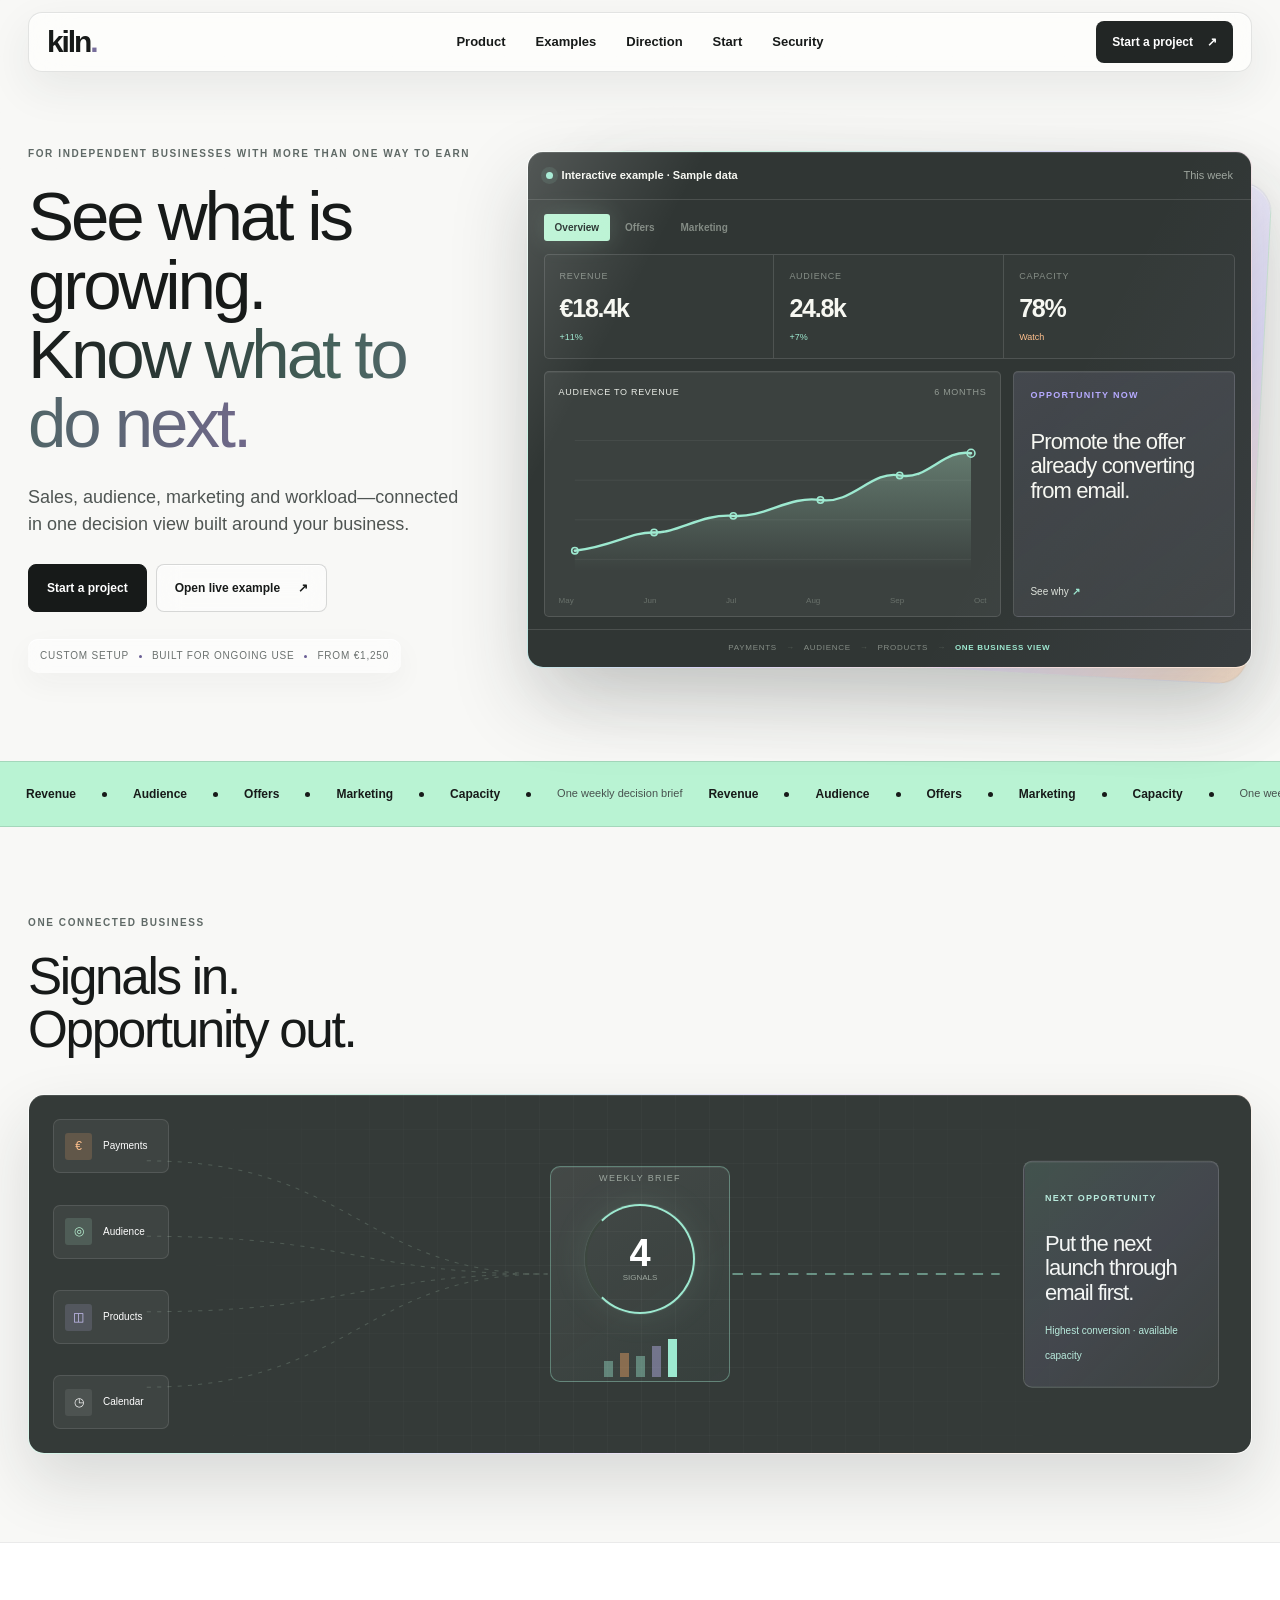
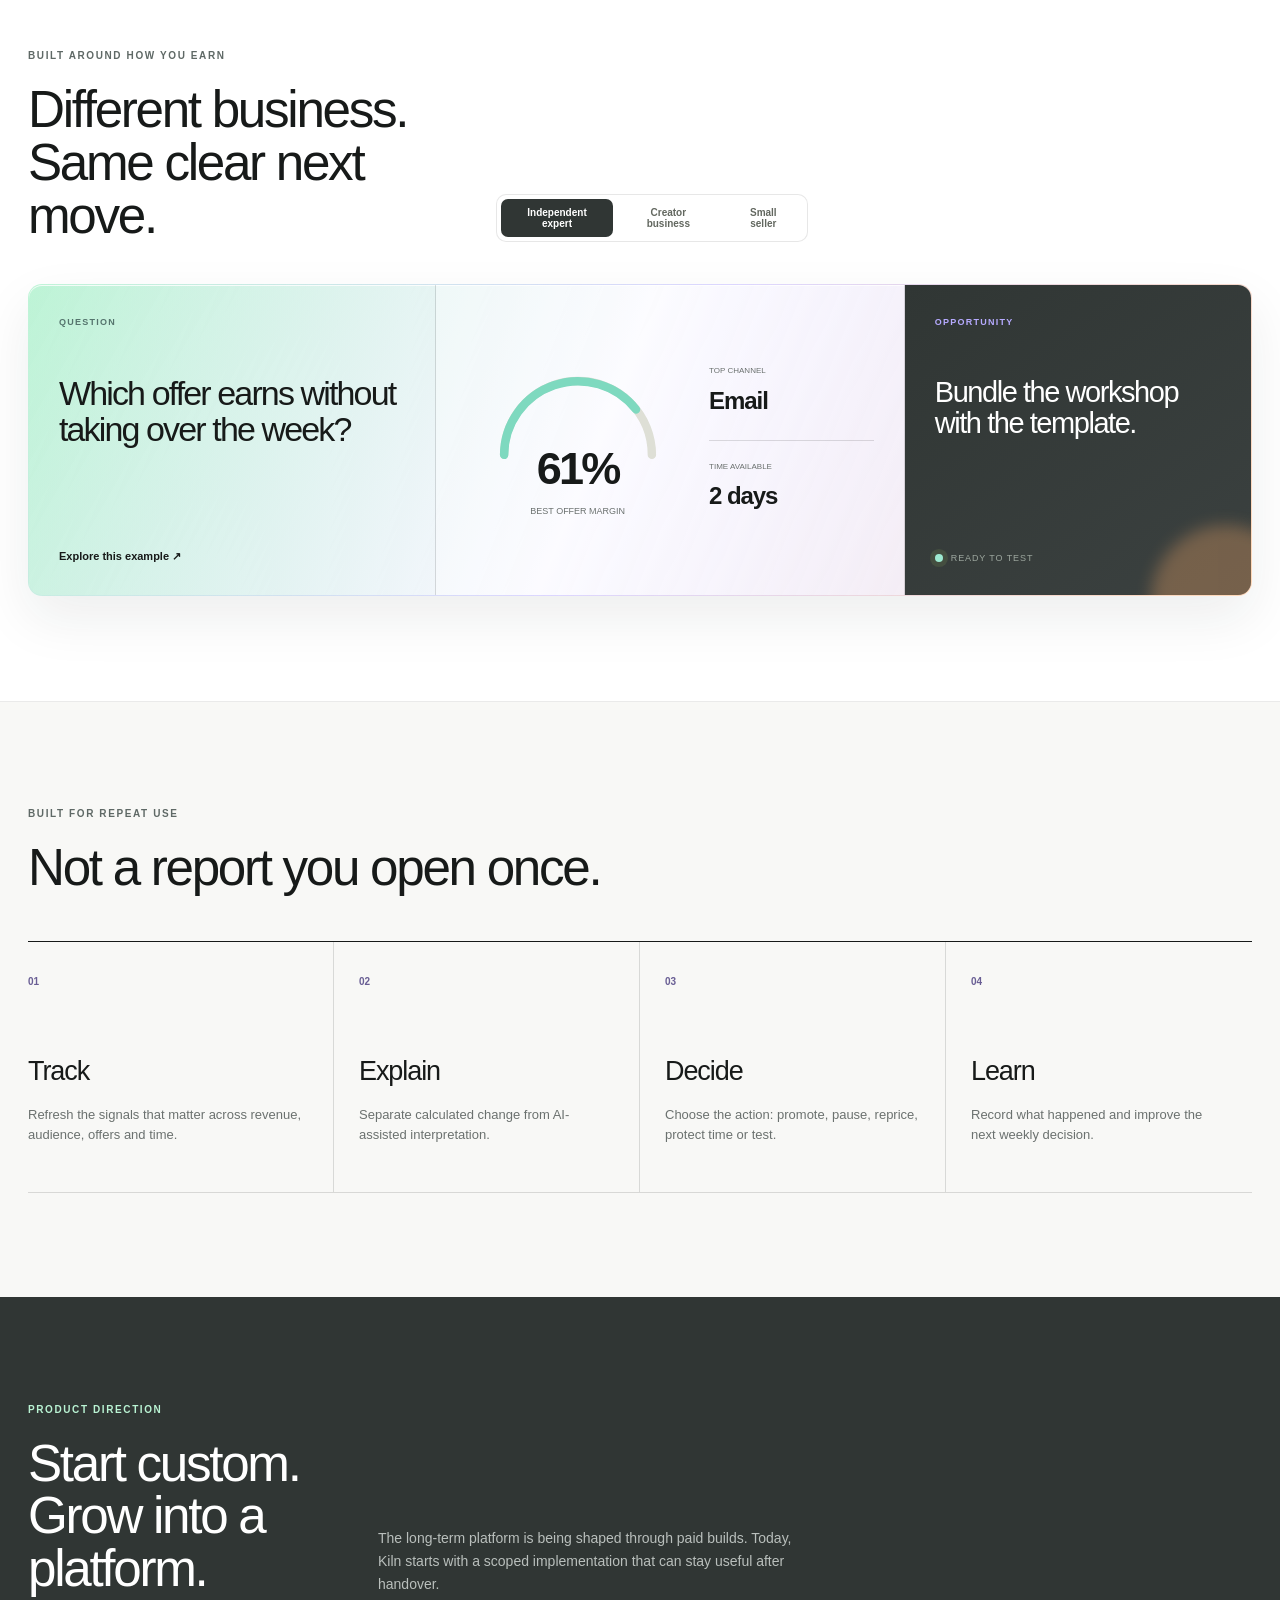
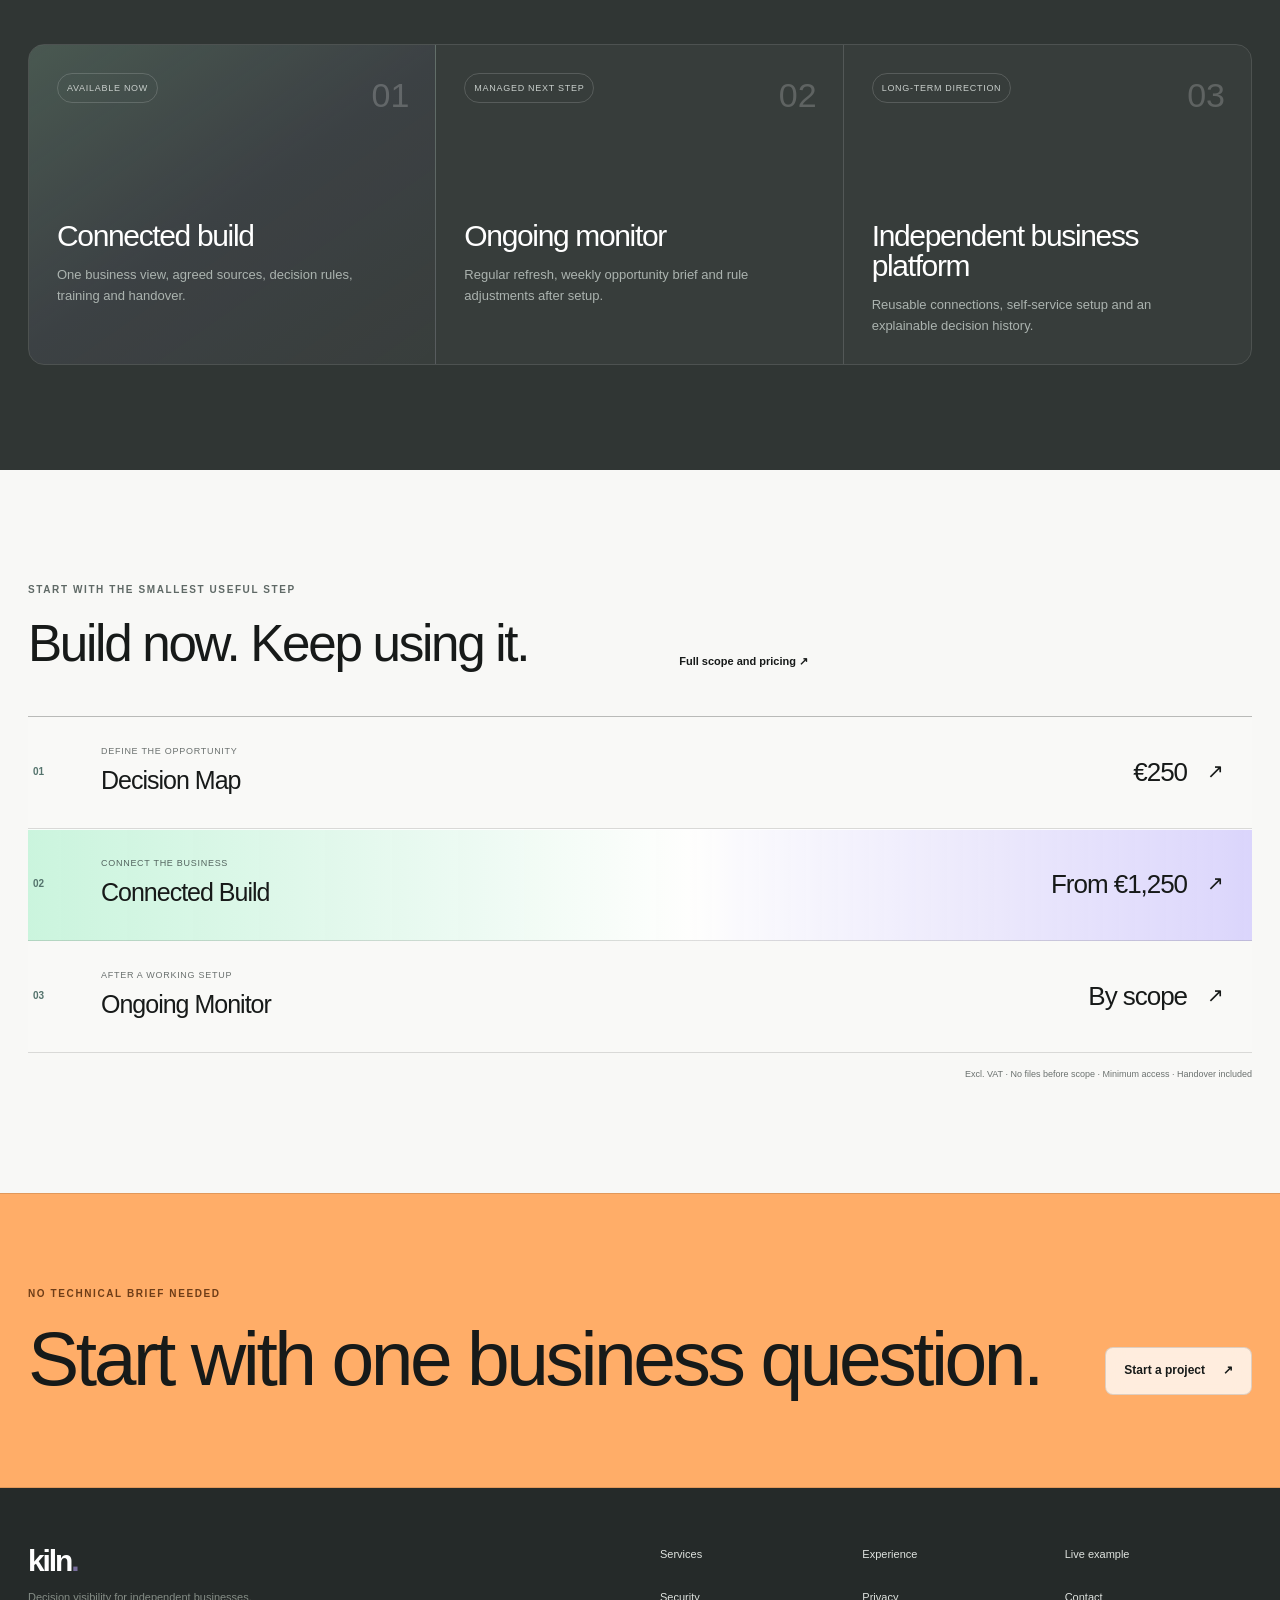
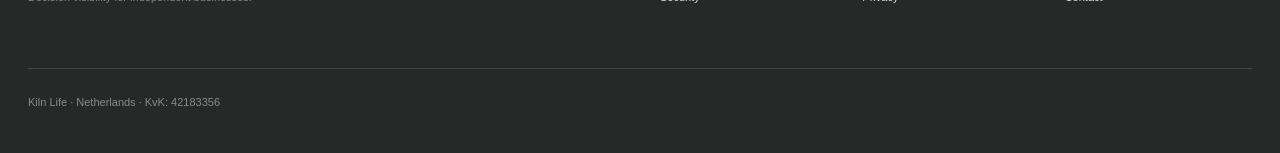
==== commit f15805b0: "Reposition Kiln for independent businesses" ====
--- a/index.html
+++ b/index.html
@@ -3,92 +3,102 @@
 <head>
   <meta charset="utf-8">
   <meta name="viewport" content="width=device-width,initial-scale=1">
-  <title>Kiln — See the business. Make the next move.</title>
-  <meta name="description" content="Kiln builds clear business dashboards for independent professionals and small service teams—bringing money, customers, workload and next actions into one view.">
+  <title>Kiln — The decision platform for independent businesses</title>
+  <meta name="description" content="Kiln connects sales, audience, marketing and workload for independent businesses—so you can see what is growing, what is paying and what to do next.">
   <link rel="icon" href="favicon.svg" type="image/svg+xml">
-  <meta property="og:type" content="website"><meta property="og:site_name" content="Kiln"><meta property="og:title" content="See the business. Make the next move."><meta property="og:description" content="Clear business dashboards for independent professionals and small service teams."><meta property="og:url" content="https://kiln.life/"><meta property="og:image" content="https://kiln.life/og-card.png"><meta name="twitter:card" content="summary_large_image">
+  <meta property="og:type" content="website"><meta property="og:site_name" content="Kiln"><meta property="og:title" content="See what is growing. Know what to do next."><meta property="og:description" content="A connected business view for independent businesses with more than one way to earn."><meta property="og:url" content="https://kiln.life/"><meta property="og:image" content="https://kiln.life/og-card.png"><meta name="twitter:card" content="summary_large_image">
   <link rel="stylesheet" href="site.css">
 </head>
 <body class="home-v3">
   <header class="v3-nav v3-wrap">
     <a class="v3-brand" href="index.html" aria-label="Kiln home">kiln<span>.</span></a>
-    <nav aria-label="Primary"><a href="#product">Product</a><a href="#examples">Examples</a><a href="#pricing">Pricing</a><a href="security.html">Security</a></nav>
+    <nav aria-label="Primary"><a href="#product">Product</a><a href="#examples">Examples</a><a href="#roadmap">Direction</a><a href="#pricing">Start</a><a href="security.html">Security</a></nav>
     <a class="v3-nav-cta" href="start.html">Start a project <span>↗</span></a>
   </header>
 
   <main>
     <section class="v3-hero v3-wrap">
       <div class="v3-hero-copy">
-        <p class="v3-overline">Decision dashboards for service businesses</p>
-        <h1>See the business.<br><em>Make the next move.</em></h1>
-        <p class="v3-lead">Money, customers and workload—connected in one clear view.</p>
-        <div class="v3-actions"><a class="v3-button v3-primary" href="start.html">Start a project</a><a class="v3-button" href="sample.html">Open live example <span>↗</span></a></div>
-        <div class="v3-proofline"><span>Custom build</span><i></i><span>No subscription</span><i></i><span>From €1,250</span></div>
+        <p class="v3-overline">For independent businesses with more than one way to earn</p>
+        <h1>See what is growing.<br><em>Know what to do next.</em></h1>
+        <p class="v3-lead">Sales, audience, marketing and workload—connected in one decision view built around your business.</p>
+        <div class="v3-actions"><a class="v3-button v3-primary" href="start.html">Start a project</a><a class="v3-button v3-secondary" href="sample.html">Open live example <span>↗</span></a></div>
+        <div class="v3-proofline"><span>Custom setup</span><i></i><span>Built for ongoing use</span><i></i><span>From €1,250</span></div>
       </div>
 
-      <div class="v3-product" id="product" aria-label="Interactive business dashboard preview">
-        <div class="v3-product-head"><div><span class="v3-live"></span><b>Interactive example · Sample data</b></div><span id="v3Period">This month</span></div>
-        <div class="v3-view-tabs" role="tablist" aria-label="Dashboard view"><button class="active" type="button" data-view="overview" aria-selected="true">Overview</button><button type="button" data-view="sales" aria-selected="false">Sales</button><button type="button" data-view="delivery" aria-selected="false">Delivery</button></div>
+      <div class="v3-product" id="product" aria-label="Interactive independent business dashboard preview">
+        <div class="v3-product-head"><div><span class="v3-live"></span><b>Interactive example · Sample data</b></div><span id="v3Period">This week</span></div>
+        <div class="v3-view-tabs" role="tablist" aria-label="Dashboard view"><button class="active" type="button" data-view="overview" aria-selected="true">Overview</button><button type="button" data-view="offers" aria-selected="false">Offers</button><button type="button" data-view="marketing" aria-selected="false">Marketing</button></div>
         <div class="v3-kpi-row">
-          <div><small id="v3LabelA">Revenue</small><strong id="v3ValueA">€42.8k</strong><span id="v3DeltaA">+12%</span></div>
-          <div><small id="v3LabelB">Pipeline</small><strong id="v3ValueB">€68k</strong><span id="v3DeltaB">+8%</span></div>
-          <div><small id="v3LabelC">Capacity</small><strong id="v3ValueC">84%</strong><span id="v3DeltaC" class="warm">Near limit</span></div>
+          <div><small id="v3LabelA">Revenue</small><strong id="v3ValueA">€18.4k</strong><span id="v3DeltaA">+11%</span></div>
+          <div><small id="v3LabelB">Audience</small><strong id="v3ValueB">24.8k</strong><span id="v3DeltaB">+7%</span></div>
+          <div><small id="v3LabelC">Capacity</small><strong id="v3ValueC">78%</strong><span id="v3DeltaC" class="warm">Watch</span></div>
         </div>
         <div class="v3-product-main">
           <div class="v3-chart-panel">
-            <div class="v3-panel-label"><span id="v3ChartLabel">Revenue + pipeline</span><span>6 months</span></div>
-            <svg class="v3-chart" viewBox="0 0 540 220" role="img" aria-label="Six month business trend chart"><defs><linearGradient id="areaGlow" x1="0" y1="0" x2="0" y2="1"><stop offset="0" stop-color="#82ECD1" stop-opacity=".32"/><stop offset="1" stop-color="#82ECD1" stop-opacity="0"/></linearGradient></defs><g class="v3-grid"><path d="M20 35H520M20 85H520M20 135H520M20 185H520"/></g><path id="v3Area" class="v3-area" d="M20 174 C70 168 90 150 120 151 S180 127 220 130 S290 104 330 110 S395 72 430 79 S485 45 520 51 L520 200 L20 200Z"/><path id="v3Line" class="v3-line" d="M20 174 C70 168 90 150 120 151 S180 127 220 130 S290 104 330 110 S395 72 430 79 S485 45 520 51"/><g class="v3-dots"><circle cx="20" cy="174" r="4"/><circle cx="120" cy="151" r="4"/><circle cx="220" cy="130" r="4"/><circle cx="330" cy="110" r="4"/><circle cx="430" cy="79" r="4"/><circle cx="520" cy="51" r="5"/></g></svg>
+            <div class="v3-panel-label"><span id="v3ChartLabel">Audience to revenue</span><span>6 months</span></div>
+            <svg class="v3-chart" viewBox="0 0 540 220" role="img" aria-label="Six month independent business trend chart"><defs><linearGradient id="areaGlow" x1="0" y1="0" x2="0" y2="1"><stop offset="0" stop-color="#B9F3D3" stop-opacity=".32"/><stop offset="1" stop-color="#B9F3D3" stop-opacity="0"/></linearGradient></defs><g class="v3-grid"><path d="M20 35H520M20 85H520M20 135H520M20 185H520"/></g><path id="v3Area" class="v3-area" d="M20 174 C70 168 90 150 120 151 S180 127 220 130 S290 104 330 110 S395 72 430 79 S485 45 520 51 L520 200 L20 200Z"/><path id="v3Line" class="v3-line" d="M20 174 C70 168 90 150 120 151 S180 127 220 130 S290 104 330 110 S395 72 430 79 S485 45 520 51"/><g class="v3-dots"><circle cx="20" cy="174" r="4"/><circle cx="120" cy="151" r="4"/><circle cx="220" cy="130" r="4"/><circle cx="330" cy="110" r="4"/><circle cx="430" cy="79" r="4"/><circle cx="520" cy="51" r="5"/></g></svg>
             <div class="v3-months"><span>May</span><span>Jun</span><span>Jul</span><span>Aug</span><span>Sep</span><span>Oct</span></div>
           </div>
-          <div class="v3-decision-panel"><span>Decision now</span><strong id="v3Decision">Protect capacity before adding leads.</strong><a href="sample.html">See why <b>↗</b></a></div>
+          <div class="v3-decision-panel"><span>Opportunity now</span><strong id="v3Decision">Promote the offer already converting from email.</strong><a href="sample.html">See why <b>↗</b></a></div>
         </div>
-        <div class="v3-signal-row" aria-hidden="true"><span>CRM</span><b>→</b><span>Accounting</span><b>→</b><span>Projects</span><b>→</b><strong>One owner view</strong></div>
+        <div class="v3-signal-row" aria-hidden="true"><span>Payments</span><b>→</b><span>Audience</span><b>→</b><span>Products</span><b>→</b><strong>One business view</strong></div>
       </div>
     </section>
 
-    <section class="v3-trust" aria-label="Relevant experience"><div class="v3-trust-window"><div class="v3-trust-track"><span>Built from hands-on work in</span><strong>Product analytics</strong><i></i><strong>KPI design</strong><i></i><strong>SQL + Tableau</strong><i></i><strong>AI workflows</strong><i></i><span>Built from hands-on work in</span><strong>Product analytics</strong><i></i><strong>KPI design</strong><i></i><strong>SQL + Tableau</strong><i></i><strong>AI workflows</strong><i></i></div></div></section>
+    <section class="v3-trust" aria-label="Connected business signals"><div class="v3-trust-window"><div class="v3-trust-track"><strong>Revenue</strong><i></i><strong>Audience</strong><i></i><strong>Offers</strong><i></i><strong>Marketing</strong><i></i><strong>Capacity</strong><i></i><span>One weekly decision brief</span><strong>Revenue</strong><i></i><strong>Audience</strong><i></i><strong>Offers</strong><i></i><strong>Marketing</strong><i></i><strong>Capacity</strong><i></i><span>One weekly decision brief</span></div></div></section>
 
     <section class="v3-system v3-wrap" aria-labelledby="system-title">
-      <div class="v3-section-intro"><p class="v3-overline">One connected system</p><h2 id="system-title">Scattered data in.<br>Clear decision out.</h2></div>
+      <div class="v3-section-intro"><p class="v3-overline">One connected business</p><h2 id="system-title">Signals in.<br>Opportunity out.</h2></div>
       <div class="v3-flow-canvas">
-        <div class="v3-flow-sources"><div><span class="v3-source-icon">€</span><p>Invoices</p></div><div><span class="v3-source-icon">↗</span><p>Leads</p></div><div><span class="v3-source-icon">◫</span><p>Projects</p></div><div><span class="v3-source-icon">◷</span><p>Calendar</p></div></div>
+        <div class="v3-flow-sources"><div><span class="v3-source-icon">€</span><p>Payments</p></div><div><span class="v3-source-icon">◎</span><p>Audience</p></div><div><span class="v3-source-icon">◫</span><p>Products</p></div><div><span class="v3-source-icon">◷</span><p>Calendar</p></div></div>
         <svg class="v3-connectors" viewBox="0 0 1160 400" preserveAspectRatio="none" aria-hidden="true"><path d="M100 62 C300 62 310 200 490 200"/><path d="M100 154 C300 154 310 200 490 200"/><path d="M100 246 C300 246 310 200 490 200"/><path d="M100 338 C300 338 310 200 490 200"/><path class="hot" d="M670 200 C790 200 820 200 930 200"/></svg>
-        <div class="v3-flow-core"><span>Weekly view</span><div class="v3-ring"><b>5</b><small>signals</small></div><div class="v3-mini-bars"><i style="height:38%"></i><i style="height:56%"></i><i style="height:48%"></i><i style="height:72%"></i><i style="height:88%"></i></div></div>
-        <div class="v3-flow-output"><span>Next move</span><strong>Hold two days for sales.</strong><small>Capacity stays below 85%</small></div>
+        <div class="v3-flow-core"><span>Weekly brief</span><div class="v3-ring"><b>4</b><small>signals</small></div><div class="v3-mini-bars"><i style="height:38%"></i><i style="height:56%"></i><i style="height:48%"></i><i style="height:72%"></i><i style="height:88%"></i></div></div>
+        <div class="v3-flow-output"><span>Next opportunity</span><strong>Put the next launch through email first.</strong><small>Highest conversion · available capacity</small></div>
       </div>
     </section>
 
     <section class="v3-examples" id="examples"><div class="v3-wrap">
-      <div class="v3-section-intro v3-section-row"><div><p class="v3-overline">Built around your business</p><h2>Choose your view.</h2></div><div class="v3-audience-tabs" role="tablist" aria-label="Business example"><button class="active" type="button" data-example="consultant" aria-selected="true">Independent</button><button type="button" data-example="agency" aria-selected="false">Small team</button><button type="button" data-example="coach" aria-selected="false">Appointments</button></div></div>
+      <div class="v3-section-intro v3-section-row"><div><p class="v3-overline">Built around how you earn</p><h2>Different business.<br>Same clear next move.</h2></div><div class="v3-audience-tabs" role="tablist" aria-label="Business example"><button class="active" type="button" data-example="expert" aria-selected="true">Independent expert</button><button type="button" data-example="creator" aria-selected="false">Creator business</button><button type="button" data-example="seller" aria-selected="false">Small seller</button></div></div>
       <div class="v3-example-stage">
-        <div class="v3-example-question"><span>Question</span><h3 id="v3ExampleQuestion">More leads—or more room to deliver?</h3><a id="v3ExampleLink" href="sample.html?business=consultant">Explore this example ↗</a></div>
-        <div class="v3-example-visual"><div class="v3-gauge"><svg viewBox="0 0 180 100" aria-hidden="true"><path d="M20 88 A70 70 0 0 1 160 88"/><path id="v3Gauge" class="fill" d="M20 88 A70 70 0 0 1 145 45"/></svg><strong id="v3ExampleMain">68%</strong><small id="v3ExampleMainLabel">next month booked</small></div><div class="v3-example-metrics"><div><small id="v3ExampleLabel2">Confirmed revenue</small><strong id="v3ExampleValue2">€18k</strong></div><div><small id="v3ExampleLabel3">Still available</small><strong id="v3ExampleValue3">6 days</strong></div></div></div>
-        <div class="v3-example-decision"><span>Decision</span><strong id="v3ExampleDecision">Keep two days open for sales.</strong><div class="v3-action-state"><i></i><small>Ready to act</small></div></div>
+        <div class="v3-example-question"><span>Question</span><h3 id="v3ExampleQuestion">Which offer earns without taking over the week?</h3><a id="v3ExampleLink" href="sample.html?business=expert">Explore this example ↗</a></div>
+        <div class="v3-example-visual"><div class="v3-gauge"><svg viewBox="0 0 180 100" aria-hidden="true"><path d="M20 88 A70 70 0 0 1 160 88"/><path id="v3Gauge" class="fill" d="M20 88 A70 70 0 0 1 145 45"/></svg><strong id="v3ExampleMain">61%</strong><small id="v3ExampleMainLabel">best offer margin</small></div><div class="v3-example-metrics"><div><small id="v3ExampleLabel2">Top channel</small><strong id="v3ExampleValue2">Email</strong></div><div><small id="v3ExampleLabel3">Time available</small><strong id="v3ExampleValue3">2 days</strong></div></div></div>
+        <div class="v3-example-decision"><span>Opportunity</span><strong id="v3ExampleDecision">Bundle the workshop with the template.</strong><div class="v3-action-state"><i></i><small>Ready to test</small></div></div>
       </div>
     </div></section>
 
-    <section class="v3-pricing v3-wrap" id="pricing" aria-labelledby="pricing-title">
-      <div class="v3-section-intro v3-section-row"><div><p class="v3-overline">Simple starting points</p><h2 id="pricing-title">Start small. Keep what works.</h2></div><a href="services.html">Full scope and pricing ↗</a></div>
-      <div class="v3-price-row"><a href="services.html#diagnostic"><span>01</span><div><small>Find the right view</small><strong>Diagnostic</strong></div><b>€250</b><i>↗</i></a><a class="recommended" href="services.html#solo"><span>02</span><div><small>Best for independent businesses</small><strong>Solo dashboard</strong></div><b>€1,250</b><i>↗</i></a><a href="services.html#business"><span>03</span><div><small>Connect a small team</small><strong>Team dashboard</strong></div><b>€3,500</b><i>↗</i></a></div>
-      <p class="v3-vat">Excl. VAT · No files before scope · Access agreed first · Handover included</p>
+    <section class="v3-loop v3-wrap" aria-labelledby="loop-title">
+      <div class="v3-section-intro"><p class="v3-overline">Built for repeat use</p><h2 id="loop-title">Not a report you open once.</h2></div>
+      <div class="v3-loop-grid"><article><span>01</span><strong>Track</strong><p>Refresh the signals that matter across revenue, audience, offers and time.</p></article><article><span>02</span><strong>Explain</strong><p>Separate calculated change from AI-assisted interpretation.</p></article><article><span>03</span><strong>Decide</strong><p>Choose the action: promote, pause, reprice, protect time or test.</p></article><article><span>04</span><strong>Learn</strong><p>Record what happened and improve the next weekly decision.</p></article></div>
     </section>
 
-    <section class="v3-close"><div class="v3-wrap v3-close-inner"><div><p class="v3-overline">No technical brief needed</p><h2>Start with one decision.</h2></div><a class="v3-button v3-light" href="start.html">Start a project <span>↗</span></a></div></section>
+    <section class="v3-roadmap" id="roadmap"><div class="v3-wrap">
+      <div class="v3-section-intro v3-section-row"><div><p class="v3-overline">Product direction</p><h2>Start custom.<br>Grow into a platform.</h2></div><p class="v3-roadmap-note">The long-term platform is being shaped through paid builds. Today, Kiln starts with a scoped implementation that can stay useful after handover.</p></div>
+      <div class="v3-roadmap-grid"><article class="current"><span>Available now</span><b>01</b><h3>Connected build</h3><p>One business view, agreed sources, decision rules, training and handover.</p></article><article><span>Managed next step</span><b>02</b><h3>Ongoing monitor</h3><p>Regular refresh, weekly opportunity brief and rule adjustments after setup.</p></article><article><span>Long-term direction</span><b>03</b><h3>Independent business platform</h3><p>Reusable connections, self-service setup and an explainable decision history.</p></article></div>
+    </div></section>
+
+    <section class="v3-pricing v3-wrap" id="pricing" aria-labelledby="pricing-title">
+      <div class="v3-section-intro v3-section-row"><div><p class="v3-overline">Start with the smallest useful step</p><h2 id="pricing-title">Build now. Keep using it.</h2></div><a href="services.html">Full scope and pricing ↗</a></div>
+      <div class="v3-price-row"><a href="services.html#map"><span>01</span><div><small>Define the opportunity</small><strong>Decision Map</strong></div><b>€250</b><i>↗</i></a><a class="recommended" href="services.html#build"><span>02</span><div><small>Connect the business</small><strong>Connected Build</strong></div><b>From €1,250</b><i>↗</i></a><a href="services.html#monitor"><span>03</span><div><small>After a working setup</small><strong>Ongoing Monitor</strong></div><b>By scope</b><i>↗</i></a></div>
+      <p class="v3-vat">Excl. VAT · No files before scope · Minimum access · Handover included</p>
+    </section>
+
+    <section class="v3-close"><div class="v3-wrap v3-close-inner"><div><p class="v3-overline">No technical brief needed</p><h2>Start with one business question.</h2></div><a class="v3-button v3-light" href="start.html">Start a project <span>↗</span></a></div></section>
   </main>
 
-  <footer class="v3-footer"><div class="v3-wrap"><div><a class="v3-brand" href="index.html">kiln<span>.</span></a><p>Business visibility for better decisions.</p></div><div class="v3-footer-links"><a href="services.html">Services</a><a href="work.html">Experience</a><a href="sample.html">Live example</a><a href="security.html">Security</a><a href="privacy.html">Privacy</a><a href="start.html">Contact</a></div><p class="v3-legal">Kiln Life · Netherlands · KvK: 42183356</p></div></footer>
+  <footer class="v3-footer"><div class="v3-wrap"><div><a class="v3-brand" href="index.html">kiln<span>.</span></a><p>Decision visibility for independent businesses.</p></div><div class="v3-footer-links"><a href="services.html">Services</a><a href="work.html">Experience</a><a href="sample.html">Live example</a><a href="security.html">Security</a><a href="privacy.html">Privacy</a><a href="start.html">Contact</a></div><p class="v3-legal">Kiln Life · Netherlands · KvK: 42183356</p></div></footer>
 
   <script>
     (() => {
-      const views={overview:{period:'This month',labels:['Revenue','Pipeline','Capacity'],values:['€42.8k','€68k','84%'],deltas:['+12%','+8%','Near limit'],chart:'Revenue + pipeline',decision:'Protect capacity before adding leads.',line:'M20 174 C70 168 90 150 120 151 S180 127 220 130 S290 104 330 110 S395 72 430 79 S485 45 520 51',area:'M20 174 C70 168 90 150 120 151 S180 127 220 130 S290 104 330 110 S395 72 430 79 S485 45 520 51 L520 200 L20 200Z'},sales:{period:'Current pipeline',labels:['Won','Qualified','Follow-up'],values:['€18k','€42k','7'],deltas:['+20%','+14%','3 urgent'],chart:'Pipeline by stage',decision:'Follow up the three closest deals.',line:'M20 182 C80 179 85 165 120 165 S185 150 220 142 S295 121 330 116 S390 96 430 78 S486 68 520 40',area:'M20 182 C80 179 85 165 120 165 S185 150 220 142 S295 121 330 116 S390 96 430 78 S486 68 520 40 L520 200 L20 200Z'},delivery:{period:'Next 30 days',labels:['Capacity','Projects','At risk'],values:['96%','8','1'],deltas:['Over limit','2 closing','Margin'],chart:'Committed workload',decision:'Reserve support before new work.',line:'M20 165 C65 155 85 139 120 136 S185 113 220 105 S286 82 330 77 S398 49 430 45 S487 36 520 34',area:'M20 165 C65 155 85 139 120 136 S185 113 220 105 S286 82 330 77 S398 49 430 45 S487 36 520 34 L520 200 L20 200Z'}};
+      const views={overview:{period:'This week',labels:['Revenue','Audience','Capacity'],values:['€18.4k','24.8k','78%'],deltas:['+11%','+7%','Watch'],chart:'Audience to revenue',decision:'Promote the offer already converting from email.',line:'M20 174 C70 168 90 150 120 151 S180 127 220 130 S290 104 330 110 S395 72 430 79 S485 45 520 51',area:'M20 174 C70 168 90 150 120 151 S180 127 220 130 S290 104 330 110 S395 72 430 79 S485 45 520 51 L520 200 L20 200Z'},offers:{period:'Current offers',labels:['Best offer','Margin','Repeat buyers'],values:['Workshop','61%','32%'],deltas:['+18%','Healthy','+6 pts'],chart:'Offer contribution',decision:'Bundle the workshop with the template.',line:'M20 182 C80 179 85 165 120 165 S185 150 220 142 S295 121 330 116 S390 96 430 78 S486 68 520 40',area:'M20 182 C80 179 85 165 120 165 S185 150 220 142 S295 121 330 116 S390 96 430 78 S486 68 520 40 L520 200 L20 200Z'},marketing:{period:'Last 30 days',labels:['Email revenue','New sign-ups','Social conversion'],values:['€6.8k','1.9k','2.4%'],deltas:['Best channel','+24%','Below email'],chart:'Channel to customer',decision:'Build the next campaign around tutorial content.',line:'M20 165 C65 155 85 139 120 136 S185 113 220 105 S286 82 330 77 S398 49 430 45 S487 36 520 34',area:'M20 165 C65 155 85 139 120 136 S185 113 220 105 S286 82 330 77 S398 49 430 45 S487 36 520 34 L520 200 L20 200Z'}};
       const suffixes=['A','B','C'];
       const viewButtons=[...document.querySelectorAll('.v3-view-tabs button')];let viewIndex=0,viewTimer;
       const setView=(button)=>{const view=views[button.dataset.view];viewButtons.forEach(item=>{const on=item===button;item.classList.toggle('active',on);item.setAttribute('aria-selected',String(on))});document.getElementById('v3Period').textContent=view.period;suffixes.forEach((suffix,index)=>{document.getElementById('v3Label'+suffix).textContent=view.labels[index];document.getElementById('v3Value'+suffix).textContent=view.values[index];document.getElementById('v3Delta'+suffix).textContent=view.deltas[index]});document.getElementById('v3ChartLabel').textContent=view.chart;document.getElementById('v3Decision').textContent=view.decision;document.getElementById('v3Line').setAttribute('d',view.line);document.getElementById('v3Area').setAttribute('d',view.area);const product=document.querySelector('.v3-product');product.classList.remove('is-changing');void product.offsetWidth;product.classList.add('is-changing')};
       const startViewMotion=()=>{if(matchMedia('(prefers-reduced-motion: reduce)').matches)return;clearInterval(viewTimer);viewTimer=setInterval(()=>{viewIndex=(viewIndex+1)%viewButtons.length;setView(viewButtons[viewIndex])},3800)};
       viewButtons.forEach((button,index)=>button.addEventListener('click',()=>{viewIndex=index;setView(button);clearInterval(viewTimer);setTimeout(startViewMotion,9000)}));startViewMotion();
-      const examples={consultant:{question:'More leads—or more room to deliver?',main:'68%',mainLabel:'next month booked',label2:'Confirmed revenue',value2:'€18k',label3:'Still available',value3:'6 days',decision:'Keep two days open for sales.',href:'sample.html?business=consultant',gauge:'M20 88 A70 70 0 0 1 145 45'},agency:{question:'Can the team take the next project?',main:'96%',mainLabel:'delivery capacity',label2:'Qualified pipeline',value2:'€42k',label3:'Below target margin',value3:'1 project',decision:'Reserve support before accepting.',href:'sample.html?business=agency',gauge:'M20 88 A70 70 0 0 1 158 74'},coach:{question:'Is the gap retention or demand?',main:'72%',mainLabel:'schedule filled',label2:'Repeat bookings',value2:'41%',label3:'Open appointments',value3:'7',decision:'Rebook clients before more ads.',href:'sample.html?business=coach',gauge:'M20 88 A70 70 0 0 1 149 50'}};
+      const examples={expert:{question:'Which offer earns without taking over the week?',main:'61%',mainLabel:'best offer margin',label2:'Top channel',value2:'Email',label3:'Time available',value3:'2 days',decision:'Bundle the workshop with the template.',href:'sample.html?business=expert',gauge:'M20 88 A70 70 0 0 1 145 45'},creator:{question:'Which content is turning attention into revenue?',main:'3.4×',mainLabel:'email conversion',label2:'Growing format',value2:'Tutorials',label3:'Best income',value3:'Sponsors',decision:'Build the next launch around tutorials.',href:'sample.html?business=creator',gauge:'M20 88 A70 70 0 0 1 151 55'},seller:{question:'Which product deserves the next campaign?',main:'47%',mainLabel:'top product margin',label2:'Repeat buyers',value2:'28%',label3:'Stock cover',value3:'5 weeks',decision:'Promote the high-margin bundle first.',href:'sample.html?business=seller',gauge:'M20 88 A70 70 0 0 1 139 37'}};
       document.querySelectorAll('.v3-audience-tabs button').forEach(button=>button.addEventListener('click',()=>{const x=examples[button.dataset.example];document.querySelectorAll('.v3-audience-tabs button').forEach(item=>{const on=item===button;item.classList.toggle('active',on);item.setAttribute('aria-selected',String(on))});document.getElementById('v3ExampleQuestion').textContent=x.question;document.getElementById('v3ExampleMain').textContent=x.main;document.getElementById('v3ExampleMainLabel').textContent=x.mainLabel;document.getElementById('v3ExampleLabel2').textContent=x.label2;document.getElementById('v3ExampleValue2').textContent=x.value2;document.getElementById('v3ExampleLabel3').textContent=x.label3;document.getElementById('v3ExampleValue3').textContent=x.value3;document.getElementById('v3ExampleDecision').textContent=x.decision;document.getElementById('v3ExampleLink').href=x.href;document.getElementById('v3Gauge').setAttribute('d',x.gauge)}));
     })();
   </script>
 </body>
-</html>
+</html>
--- a/site.css
+++ b/site.css
@@ -71,3 +71,10 @@
 @keyframes kiln-pane{0%{transform:rotate(3deg) translate3d(0,0,0);border-radius:30px 44px 30px 48px}100%{transform:rotate(1.3deg) translate3d(-8px,7px,0);border-radius:46px 28px 48px 30px}}@keyframes kiln-product-float{0%,100%{transform:translateY(0)}50%{transform:translateY(-7px)}}@keyframes kiln-scan{0%,18%{left:-35%;opacity:0}28%{opacity:1}58%{left:125%;opacity:.8}59%,100%{left:125%;opacity:0}}@keyframes kiln-value-in{0%{opacity:.2;transform:translateY(7px)}100%{opacity:1;transform:translateY(0)}}@keyframes kiln-line-in{0%{stroke-dashoffset:740}100%{stroke-dashoffset:0}}@keyframes kiln-area-in{0%{opacity:0}100%{opacity:1}}@keyframes kiln-dot{0%,100%{transform:scale(1)}50%{transform:scale(1.42)}}@keyframes kiln-ticker{to{transform:translateX(-50%)}}@keyframes kiln-flow{to{stroke-dashoffset:-36}}@keyframes kiln-bar{0%,100%{transform:scaleY(.72);opacity:.68}50%{transform:scaleY(1);opacity:1}}@keyframes kiln-ring{0%,100%{transform:scale(1)}50%{transform:scale(1.035)}}@keyframes kiln-orbit{to{transform:translate(-32px,-24px) scale(1.18)}}
 @media(max-width:720px){.v3-hero:after{right:10px;top:385px;width:285px;height:300px;background:linear-gradient(132deg,rgba(185,243,211,.78),rgba(255,255,255,.18) 42%,rgba(201,192,255,.54) 76%,rgba(255,173,104,.32));animation:none}.v3-product{animation:none}.v3-trust-track{min-height:58px;gap:21px;animation-duration:19s}.v3-close{border-radius:0}}
 @media(prefers-reduced-motion:reduce){.v3-hero:after,.v3-product,.v3-product:after,.v3-dots circle,.v3-trust-track,.v3-connectors .hot,.v3-mini-bars i,.v3-ring,.v3-example-decision:after{animation:none!important}.v3-trust-track{transform:none}}
+
+/* Independent-business platform direction */
+.v3-loop{padding:104px 0}.v3-loop-grid{display:grid;grid-template-columns:repeat(4,1fr);margin-top:46px;border-top:1px solid var(--v3-ink);border-bottom:1px solid var(--v3-line)}.v3-loop-grid article{min-height:250px;padding:25px 25px 30px 0;border-right:1px solid var(--v3-line)}.v3-loop-grid article+article{padding-left:25px}.v3-loop-grid article:last-child{border-right:0}.v3-loop-grid span{font-size:10px;font-weight:750;color:#695e94}.v3-loop-grid strong{display:block;margin:58px 0 12px;font-size:27px;font-weight:500;letter-spacing:-.04em}.v3-loop-grid p{margin:0;color:var(--v3-muted);font-size:13px;line-height:1.55}
+.v3-roadmap{padding:105px 0;background:#303634;color:#f8f8f6}.v3-roadmap .v3-overline{color:#b9f3d3}.v3-roadmap .v3-section-intro h2{color:#fff}.v3-roadmap-note{max-width:430px;margin:0;color:#b9bfbc;font-size:14px;line-height:1.65}.v3-roadmap-grid{display:grid;grid-template-columns:repeat(3,1fr);margin-top:48px;border:1px solid rgba(255,255,255,.14);border-radius:16px;overflow:hidden}.v3-roadmap-grid article{position:relative;min-height:310px;padding:28px;border-right:1px solid rgba(255,255,255,.14);background:rgba(255,255,255,.035)}.v3-roadmap-grid article:last-child{border-right:0}.v3-roadmap-grid article.current{background:linear-gradient(145deg,rgba(185,243,211,.18),rgba(201,192,255,.08),rgba(255,255,255,.04))}.v3-roadmap-grid span{display:inline-block;padding:7px 9px;border:1px solid rgba(255,255,255,.16);border-radius:999px;color:#c8cecb;font-size:9px;text-transform:uppercase;letter-spacing:.08em}.v3-roadmap-grid b{position:absolute;right:26px;top:24px;color:rgba(255,255,255,.2);font-size:34px;font-weight:500}.v3-roadmap-grid h3{margin:118px 0 14px;color:#fff;font:500 30px/1 var(--sans);letter-spacing:-.045em}.v3-roadmap-grid p{max-width:300px;margin:0;color:#abb3af;font-size:13px;line-height:1.58}
+.controls-note{margin:18px 0 12px!important;padding-top:18px;border-top:1px solid #45423b;color:#f3f1eb!important;font-size:11px!important;font-weight:700}.controls-note span{display:inline-block;margin-top:7px;color:#aca69a;font-weight:400;line-height:1.5}.controls-cta{width:100%;margin-top:3px}
+@media(max-width:900px){.v3-loop-grid{grid-template-columns:repeat(2,1fr)}.v3-loop-grid article:nth-child(2){border-right:0}.v3-loop-grid article:nth-child(-n+2){border-bottom:1px solid var(--v3-line)}.v3-roadmap .v3-section-row{align-items:start}.v3-roadmap-grid{grid-template-columns:1fr}.v3-roadmap-grid article{min-height:240px;border-right:0;border-bottom:1px solid rgba(255,255,255,.14)}.v3-roadmap-grid article:last-child{border-bottom:0}.v3-roadmap-grid h3{margin-top:70px}}
+@media(max-width:720px){.v3-loop{padding:72px 0}.v3-loop-grid{grid-template-columns:1fr;margin-top:30px}.v3-loop-grid article,.v3-loop-grid article+article{min-height:0;padding:24px 0;border-right:0;border-bottom:1px solid var(--v3-line)}.v3-loop-grid article:last-child{border-bottom:0}.v3-loop-grid strong{margin:30px 0 9px}.v3-roadmap{padding:74px 0}.v3-roadmap-note{font-size:13px}.v3-roadmap-grid{margin-top:32px;border-radius:12px}.v3-roadmap-grid article{padding:24px}.v3-roadmap-grid h3{margin-top:64px;font-size:27px}}
